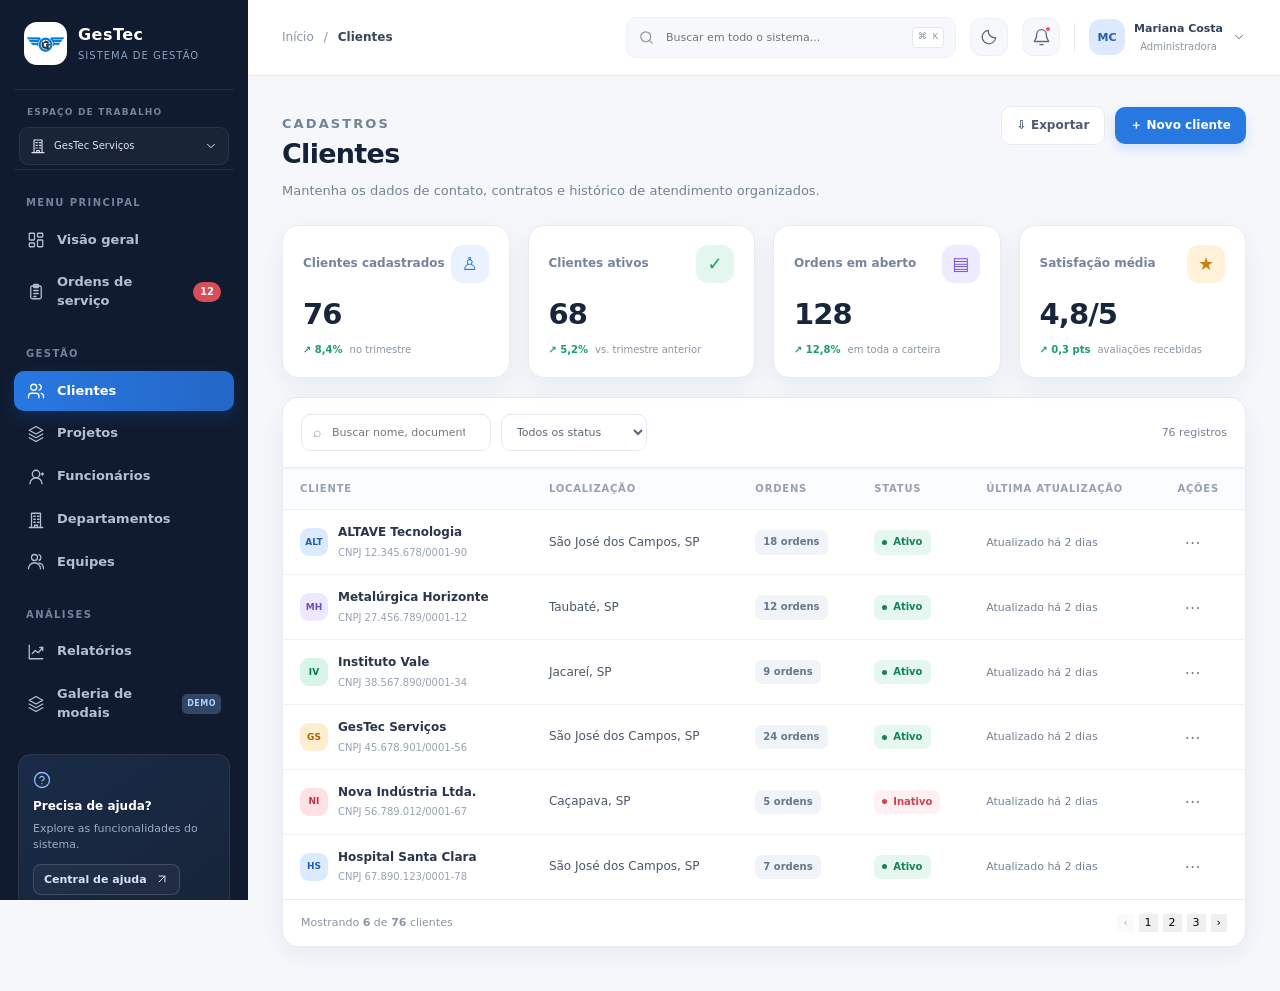
==== clientes.html @ e011e91e "feat: add visual reference for diferent project, for the dev teams see what to do" ====
<!doctype html><html lang="pt-BR"><head><meta charset="utf-8"><meta name="viewport" content="width=device-width, initial-scale=1"><meta name="description" content="Protótipo estático do Sistema de Gestão de Ordens de Serviço"><title>Clientes · GesTec Mockup</title><link rel="stylesheet" href="assets/styles.css"></head><body data-page="clientes"><aside class="sidebar" id="site-sidebar"></aside><div class="app-main"><header class="topbar" id="site-topbar"></header><main class="page-content"><div data-title="Clientes" hidden></div><div class="page-heading"><div><p class="eyebrow">CADASTROS</p><h1>Clientes</h1><p>Mantenha os dados de contato, contratos e histórico de atendimento organizados.</p></div><div class="heading-actions"><button class="btn btn-secondary" data-export="clientes">⇩ Exportar</button><button class="btn btn-primary" data-modal-open="modal-novo-cliente">＋ Novo cliente</button></div></div><div class="grid kpi-grid"><article class="card kpi-card"><div class="kpi-top"><span class="kpi-label">Clientes cadastrados</span><span class="kpi-icon ">♙</span></div><div class="kpi-value">76</div><div class="kpi-foot"><span class="trend-up">↗ 8,4%</span><span>no trimestre</span></div></article><article class="card kpi-card"><div class="kpi-top"><span class="kpi-label">Clientes ativos</span><span class="kpi-icon green">✓</span></div><div class="kpi-value">68</div><div class="kpi-foot"><span class="trend-up">↗ 5,2%</span><span>vs. trimestre anterior</span></div></article><article class="card kpi-card"><div class="kpi-top"><span class="kpi-label">Ordens em aberto</span><span class="kpi-icon purple">▤</span></div><div class="kpi-value">128</div><div class="kpi-foot"><span class="trend-up">↗ 12,8%</span><span>em toda a carteira</span></div></article><article class="card kpi-card"><div class="kpi-top"><span class="kpi-label">Satisfação média</span><span class="kpi-icon amber">★</span></div><div class="kpi-value">4,8/5</div><div class="kpi-foot"><span class="trend-up">↗ 0,3 pts</span><span>avaliações recebidas</span></div></article></div><section class="card table-card"><div class="filters"><label class="search-field">⌕ <input type="search" placeholder="Buscar nome, documento ou cidade..." data-search="#clientes-table"></label><select class="filter-select" data-filter="status"><option value="">Todos os status</option><option>Ativo</option><option>Inativo</option></select><span class="filter-spacer"></span><span class="muted small">76 registros</span></div><div class="table-scroll"><table class="table" id="clientes-table"><thead><tr><th>Cliente</th><th>Localização</th><th>Ordens</th><th>Status</th><th>Última atualização</th><th>Ações</th></tr></thead><tbody><tr data-searchable data-status="Ativo"><td><div class="entity-cell"><span class="avatar blue">ALT</span><span><a class="primary-cell" href="#" data-toast="Detalhes do cliente disponíveis na demonstração.">ALTAVE Tecnologia</a><small class="sub-cell">CNPJ 12.345.678/0001-90</small></span></div></td><td>São José dos Campos, SP</td><td><span class="pill">18 ordens</span></td><td><span class="status done">Ativo</span></td><td><span class="muted small">Atualizado há 2 dias</span></td><td><button class="text-action" data-modal-open="modal-cliente-acoes">⋯</button></td></tr><tr data-searchable data-status="Ativo"><td><div class="entity-cell"><span class="avatar purple">MH</span><span><a class="primary-cell" href="#" data-toast="Detalhes do cliente disponíveis na demonstração.">Metalúrgica Horizonte</a><small class="sub-cell">CNPJ 27.456.789/0001-12</small></span></div></td><td>Taubaté, SP</td><td><span class="pill">12 ordens</span></td><td><span class="status done">Ativo</span></td><td><span class="muted small">Atualizado há 2 dias</span></td><td><button class="text-action" data-modal-open="modal-cliente-acoes">⋯</button></td></tr><tr data-searchable data-status="Ativo"><td><div class="entity-cell"><span class="avatar green">IV</span><span><a class="primary-cell" href="#" data-toast="Detalhes do cliente disponíveis na demonstração.">Instituto Vale</a><small class="sub-cell">CNPJ 38.567.890/0001-34</small></span></div></td><td>Jacareí, SP</td><td><span class="pill">9 ordens</span></td><td><span class="status done">Ativo</span></td><td><span class="muted small">Atualizado há 2 dias</span></td><td><button class="text-action" data-modal-open="modal-cliente-acoes">⋯</button></td></tr><tr data-searchable data-status="Ativo"><td><div class="entity-cell"><span class="avatar orange">GS</span><span><a class="primary-cell" href="#" data-toast="Detalhes do cliente disponíveis na demonstração.">GesTec Serviços</a><small class="sub-cell">CNPJ 45.678.901/0001-56</small></span></div></td><td>São José dos Campos, SP</td><td><span class="pill">24 ordens</span></td><td><span class="status done">Ativo</span></td><td><span class="muted small">Atualizado há 2 dias</span></td><td><button class="text-action" data-modal-open="modal-cliente-acoes">⋯</button></td></tr><tr data-searchable data-status="Inativo"><td><div class="entity-cell"><span class="avatar red">NI</span><span><a class="primary-cell" href="#" data-toast="Detalhes do cliente disponíveis na demonstração.">Nova Indústria Ltda.</a><small class="sub-cell">CNPJ 56.789.012/0001-67</small></span></div></td><td>Caçapava, SP</td><td><span class="pill">5 ordens</span></td><td><span class="status blocked">Inativo</span></td><td><span class="muted small">Atualizado há 2 dias</span></td><td><button class="text-action" data-modal-open="modal-cliente-acoes">⋯</button></td></tr><tr data-searchable data-status="Ativo"><td><div class="entity-cell"><span class="avatar blue">HS</span><span><a class="primary-cell" href="#" data-toast="Detalhes do cliente disponíveis na demonstração.">Hospital Santa Clara</a><small class="sub-cell">CNPJ 67.890.123/0001-78</small></span></div></td><td>São José dos Campos, SP</td><td><span class="pill">7 ordens</span></td><td><span class="status done">Ativo</span></td><td><span class="muted small">Atualizado há 2 dias</span></td><td><button class="text-action" data-modal-open="modal-cliente-acoes">⋯</button></td></tr></tbody></table></div><div class="table-footer"><span>Mostrando <b>6</b> de <b>76</b> clientes</span><div class="pagination"><button disabled>‹</button><button class="current">1</button><button data-toast="Página 2 simulada.">2</button><button data-toast="Página 3 simulada.">3</button><button data-toast="Próxima página simulada.">›</button></div></div></section></main></div><div class="modal-overlay" id="modal-notificacoes" aria-hidden="true"><section class="modal modal-wide" role="dialog" aria-modal="true" aria-labelledby="title-notificacoes"><header class="modal-header"><div><div class="modal-eyebrow">GESTEC · DEMONSTRAÇÃO</div><h2 id="title-notificacoes">Notificações</h2><p>Atualizações recentes do seu espaço de trabalho.</p></div><button class="modal-close" data-modal-close aria-label="Fechar">×</button></header><div class="modal-body"><div class="notification-list"><div class="notification-item unread"><span class="notification-icon blue">▤</span><div><strong>OS-2024-0156 foi atualizada</strong><p>André Lima adicionou uma atualização há 12 minutos.</p><small>Há 12 min</small></div></div><div class="notification-item"><span class="notification-icon green">✓</span><div><strong>Ordem de serviço concluída</strong><p>OS-2024-0148 foi finalizada e está pronta para validação.</p><small>Há 1 hora</small></div></div><div class="notification-item"><span class="notification-icon amber">◷</span><div><strong>SLA próximo do vencimento</strong><p>OS-2024-0159 precisa de atenção até às 17:00.</p><small>Há 2 horas</small></div></div></div></div><footer class="modal-footer"><button class="btn btn-secondary" data-modal-close>Fechar</button><button class="btn btn-primary" data-toast="Todas as notificações foram marcadas como lidas.">Marcar todas como lidas</button></footer></section></div><div class="modal-overlay" id="modal-perfil" aria-hidden="true"><section class="modal " role="dialog" aria-modal="true" aria-labelledby="title-perfil"><header class="modal-header"><div><div class="modal-eyebrow">GESTEC · DEMONSTRAÇÃO</div><h2 id="title-perfil">Meu perfil</h2><p>Preferências da conta demonstrativa.</p></div><button class="modal-close" data-modal-close aria-label="Fechar">×</button></header><div class="modal-body"><div class="profile-modal-head"><span class="avatar avatar-purple avatar-lg">MC</span><div><strong>Mariana Costa</strong><p>mariana.costa@gestec.com.br</p><span class="status done">Administradora</span></div></div><div class="profile-menu-list"><button data-toast="Preferências abertas no modo demonstração.">⚙️ Preferências da conta <span>›</span></button><button data-toast="Central de segurança simulada.">🔒 Segurança e acesso <span>›</span></button><button data-toast="Você está usando o protótipo estático.">ⓘ Sobre o sistema <span>›</span></button><a href="login.html">↪ Sair da conta demonstrativa</a></div></div></section></div><div class="modal-overlay" id="modal-ajuda" aria-hidden="true"><section class="modal " role="dialog" aria-modal="true" aria-labelledby="title-ajuda"><header class="modal-header"><div><div class="modal-eyebrow">GESTEC · DEMONSTRAÇÃO</div><h2 id="title-ajuda">Central de ajuda</h2><p>Encontre atalhos para explorar este protótipo.</p></div><button class="modal-close" data-modal-close aria-label="Fechar">×</button></header><div class="modal-body"><div class="help-list"><div><b>01</b><span><strong>Explore as telas</strong><small>Use o menu lateral para navegar entre os módulos.</small></span></div><div><b>02</b><span><strong>Teste os formulários</strong><small>Os dados são fictícios e não são enviados a um servidor.</small></span></div><div><b>03</b><span><strong>Experimente os modais</strong><small>A galeria de modais reúne os principais estados de interface.</small></span></div></div></div><footer class="modal-footer"><button class="btn btn-primary" data-modal-close>Entendi</button></footer></section></div><div class="modal-overlay" id="modal-confirmar-exclusao" aria-hidden="true"><section class="modal modal-small" role="dialog" aria-modal="true" aria-labelledby="title-confirmar-exclusao"><header class="modal-header"><div><div class="modal-eyebrow">GESTEC · DEMONSTRAÇÃO</div><h2 id="title-confirmar-exclusao">Excluir registro?</h2><p>Esta ação existe apenas para demonstrar o estado de confirmação.</p></div><button class="modal-close" data-modal-close aria-label="Fechar">×</button></header><div class="modal-body"><div class="confirm-warning"><span>!</span><div><strong>Tem certeza de que deseja continuar?</strong><p>Este registro fictício será removido somente da demonstração visual. Nenhum dado real será alterado.</p></div></div></div><footer class="modal-footer"><button class="btn btn-secondary" data-modal-close>Cancelar</button><button class="btn btn-danger" data-modal-close data-toast="Exclusão simulada com sucesso.">Simular exclusão</button></footer></section></div><div class="modal-overlay" id="modal-novo-cliente" aria-hidden="true"><section class="modal modal-wide" role="dialog" aria-modal="true" aria-labelledby="title-novo-cliente"><header class="modal-header"><div><div class="modal-eyebrow">GESTEC · DEMONSTRAÇÃO</div><h2 id="title-novo-cliente">Novo cliente</h2><p>Cadastre uma organização ou contato para as próximas solicitações.</p></div><button class="modal-close" data-modal-close aria-label="Fechar">×</button></header><div class="modal-body"><form data-mock-form data-success="Cliente adicionado à demonstração."><div class="form-grid"><div class="form-field full"><label>Nome / Razão social</label><input type="text" name="nome" placeholder="Nome do cliente"></div><div class="form-field"><label>CNPJ / CPF</label><input type="text" name="documento" placeholder="00.000.000/0000-00"></div><div class="form-field"><label>E-mail</label><input type="email" name="email" placeholder="contato@empresa.com"></div><div class="form-field"><label>Telefone</label><input type="text" name="telefone" placeholder="(00) 00000-0000"></div><div class="form-field"><label>Cidade</label><input type="text" name="cidade" placeholder="Cidade / UF"></div><div class="form-field"><label>Status</label><select name="status"><option>Ativo</option><option>Inativo</option></select></div><div class="form-field full"><label>Observações</label><textarea name="obs" placeholder="Informações adicionais"></textarea></div></div></form></div><footer class="modal-footer"><button class="btn btn-secondary" data-modal-close>Cancelar</button><button class="btn btn-primary" onclick="this.closest('.modal').querySelector('form[data-mock-form]')?.requestSubmit()">✓ Salvar cliente</button></footer></section></div><div class="modal-overlay" id="modal-cliente-acoes" aria-hidden="true"><section class="modal " role="dialog" aria-modal="true" aria-labelledby="title-cliente-acoes"><header class="modal-header"><div><div class="modal-eyebrow">GESTEC · DEMONSTRAÇÃO</div><h2 id="title-cliente-acoes">Ações do cliente</h2><p>Opções disponíveis para este registro de demonstração.</p></div><button class="modal-close" data-modal-close aria-label="Fechar">×</button></header><div class="modal-body"><div class="profile-menu-list"><button data-toast="Perfil completo do cliente aberto no modo demonstração.">◉ Ver perfil do cliente <span>›</span></button><button data-modal-open="modal-novo-cliente">✎ Editar dados <span>›</span></button><button data-toast="Nova ordem preparada para este cliente.">＋ Criar ordem de serviço <span>›</span></button><button data-modal-open="modal-confirmar-exclusao">⌫ Desativar cliente <span>›</span></button></div></div></section></div><div class="toast-stack" id="toast-stack" aria-live="polite"></div><script src="assets/app.js"></script></body></html>
---- assets/styles.css ----
:root{--navy:#101b2f;--blue:#2878e2;--blue-bg:#eaf2ff;--ink:#192437;--muted:#758197;--line:#e7ebf2;--bg:#f5f7fb;--white:#fff;--green:#179c73;--amber:#d58a16;--red:#d84d58;--purple:#7658d6;--shadow:0 8px 24px rgba(20,36,62,.06);--r:16px}*{box-sizing:border-box}body{margin:0;background:var(--bg);font:14px/1.45 Inter,ui-sans-serif,system-ui,-apple-system,"Segoe UI",sans-serif;color:var(--ink)}button,input,select,textarea{font:inherit}button,a,select{cursor:pointer}a{text-decoration:none;color:inherit}button{border:0}.sidebar{width:248px;background:var(--navy);color:#d8e0ed;position:fixed;inset:0 auto 0 0;display:flex;flex-direction:column;z-index:40;padding:22px 14px 16px;overflow:auto}.brand{display:flex;gap:11px;align-items:center;padding:0 10px 24px;border-bottom:1px solid #ffffff14}.brand-mark{height:43px;width:43px;display:grid;place-items:center;background:#fff;border-radius:13px;overflow:hidden}.brand-mark img{width:39px;height:34px;object-fit:contain}.brand-name{font-size:16px;font-weight:850;letter-spacing:.04em;color:#fff}.brand-sub{font-size:10px;color:#8ea1bd;letter-spacing:.13em;text-transform:uppercase;margin-top:3px}.nav-label{font-size:10px;letter-spacing:.14em;text-transform:uppercase;color:#71839d;padding:22px 12px 8px;font-weight:800}.nav-link{display:flex;align-items:center;gap:12px;color:#b4c0d2;padding:11px 13px;border-radius:10px;margin:2px 0;font-weight:550;font-size:13px}.nav-link:hover{background:#ffffff0f;color:#fff}.nav-link.active{background:linear-gradient(100deg,#2878e2,#2467c6);color:#fff;box-shadow:0 6px 16px #125ec640}.nav-icon{font-size:17px;display:inline-grid;place-items:center;width:20px}.nav-count{margin-left:auto;font-size:10px;padding:3px 7px;border-radius:20px;background:#d84d58;color:#fff}.sidebar-bottom{margin-top:auto;padding-top:18px}.help-card{background:linear-gradient(145deg,#1a2b47,#17243a);border:1px solid #ffffff14;border-radius:13px;padding:14px;margin:0 4px 16px}.help-card strong{font-size:12px;color:#fff;display:block;margin-bottom:5px}.help-card p{font-size:11px;color:#9cacc3;line-height:1.5;margin:0 0 10px}.help-card a{font-size:11px;color:#a8d1ff;font-weight:750}.user-mini{border-top:1px solid #ffffff1a;padding:15px 5px 0;display:flex;align-items:center;gap:9px}.avatar{display:inline-grid;place-items:center;flex-shrink:0;width:36px;height:36px;border-radius:12px;background:#dceaff;color:#245db2;font-size:11px;font-weight:850}.avatar.green{background:#d9f5e9;color:#087850}.avatar.orange{background:#ffedcf;color:#a76503}.avatar.purple{background:#eee8ff;color:#6c4bc4}.avatar.red{background:#ffe1e4;color:#b93340}.user-meta{min-width:0;flex:1}.user-meta strong{display:block;font-size:12px;color:#fff;white-space:nowrap;overflow:hidden;text-overflow:ellipsis}.user-meta span{display:block;font-size:10px;color:#91a1b8;margin-top:3px}.user-menu-btn{background:transparent;color:#aab9cf;font-size:19px;padding:5px}.app-main{margin-left:248px;min-height:100vh}.topbar{height:76px;background:#ffffffed;border-bottom:1px solid var(--line);display:flex;align-items:center;gap:20px;padding:0 34px;position:sticky;top:0;z-index:25;backdrop-filter:blur(16px)}.mobile-menu{display:none;background:transparent;font-size:22px}.breadcrumb{font-size:12px;color:#8792a5}.breadcrumb strong{color:#39465a}.top-search{display:flex;align-items:center;gap:9px;background:#f6f8fb;border:1px solid #edf0f5;border-radius:10px;padding:9px 12px;max-width:335px;width:100%;margin-left:auto;color:#8b96a8}.top-search input{border:0;background:transparent;outline:0;width:100%;font-size:12px;color:var(--ink)}.top-actions{display:flex;align-items:center;gap:12px}.icon-btn{width:38px;height:38px;border-radius:11px;background:#f6f8fb;border:1px solid #edf0f5;color:#5f6c80;display:grid;place-items:center;font-size:17px;position:relative}.icon-btn:hover{background:var(--blue-bg);color:var(--blue)}.notif-dot{position:absolute;right:8px;top:7px;width:6px;height:6px;background:#ec5560;border:1.5px solid white;border-radius:50%}.top-avatar{display:flex;align-items:center;gap:9px}.top-avatar .avatar{width:34px;height:34px;border-radius:50%}.top-avatar strong{font-size:12px;display:block}.top-avatar small{display:block;color:var(--muted);font-size:10px;margin-top:3px}.page-content{max-width:1700px;margin:0 auto;padding:30px 34px 44px}.page-heading{display:flex;align-items:flex-start;justify-content:space-between;gap:20px;margin-bottom:25px}.eyebrow{font-size:10px;color:var(--blue);font-weight:850;text-transform:uppercase;letter-spacing:.16em;margin:0 0 7px}.page-heading h1{font-size:27px;letter-spacing:-.7px;margin:0;color:#152136;font-weight:850}.page-heading p{margin:8px 0 0;color:var(--muted);font-size:13px;line-height:1.5}.heading-actions{display:flex;gap:10px;align-items:center;flex-wrap:wrap}.btn{display:inline-flex;align-items:center;justify-content:center;gap:8px;border-radius:10px;padding:10px 15px;font-size:12px;font-weight:750;transition:.16s;white-space:nowrap}.btn-primary{background:var(--blue);color:white;box-shadow:0 5px 12px #2878e22b}.btn-primary:hover{background:#1768d0;transform:translateY(-1px)}.btn-secondary{background:#fff;border:1px solid var(--line);color:#4d5a6f}.btn-secondary:hover{border-color:#c5d7f5;background:#f9fbff}.btn-soft{background:var(--blue-bg);color:var(--blue)}.btn-danger{background:#fff0f1;color:var(--red)}.btn-sm{padding:7px 10px;font-size:11px;border-radius:8px}.card{background:var(--white);border:1px solid var(--line);border-radius:var(--r);box-shadow:var(--shadow)}.card-head{display:flex;align-items:center;justify-content:space-between;gap:16px;padding:20px 22px 15px}.card-title{margin:0;font-size:14px;font-weight:850;letter-spacing:-.15px}.card-subtitle{font-size:11px;color:var(--muted);margin:5px 0 0}.more-link{color:var(--blue);font-size:11px;font-weight:800}.muted{color:var(--muted)}.small{font-size:11px}.grid{display:grid;gap:18px}.kpi-grid{grid-template-columns:repeat(4,minmax(0,1fr));margin-bottom:19px}.kpi-card{padding:19px 20px;position:relative;overflow:hidden}.kpi-top{display:flex;align-items:center;justify-content:space-between;margin-bottom:15px}.kpi-label{color:#77839a;font-weight:650;font-size:12px}.kpi-icon{width:38px;height:38px;display:grid;place-items:center;border-radius:12px;background:#eaf2ff;color:#2778df;font-size:18px}.kpi-icon.green{background:#e4f7ef;color:#179b70}.kpi-icon.amber{background:#fff2d8;color:#c78311}.kpi-icon.purple{background:#f0eaff;color:#7855d5}.kpi-value{font-size:29px;letter-spacing:-.9px;font-weight:850;color:#18253a;line-height:1.15}.kpi-foot{display:flex;align-items:center;gap:7px;margin-top:12px;color:#8a95a6;font-size:10px}.trend-up{color:var(--green);font-weight:800}.trend-down{color:var(--red);font-weight:800}.dashboard-grid{grid-template-columns:minmax(0,1.35fr) minmax(300px,.8fr);margin-bottom:19px}.chart-card{min-height:285px}.chart-wrap{padding:0 22px 20px}.chart-legend{display:flex;gap:16px;flex-wrap:wrap;font-size:10px;color:#8490a2}.legend-dot{width:7px;height:7px;display:inline-block;border-radius:3px;margin-right:6px}.bar-chart{height:184px;display:flex;align-items:flex-end;gap:15px;padding:8px 6px 0;border-bottom:1px solid var(--line);position:relative}.bar-chart:before,.bar-chart:after{content:"";position:absolute;left:0;right:0;border-top:1px dashed #edf0f5}.bar-chart:before{top:28%}.bar-chart:after{top:62%}.bar-group{flex:1;display:flex;align-items:flex-end;justify-content:center;gap:4px;height:100%;position:relative;z-index:1}.bar{width:min(15px,36%);border-radius:5px 5px 0 0;background:#a8cbff;min-height:3px}.bar.blue{background:#2e7ce1}.bar.teal{background:#63c4b0}.bar-label{position:absolute;bottom:-22px;font-size:10px;color:#8d98a9;white-space:nowrap}.chart-bottom{display:flex;justify-content:space-between;align-items:center;gap:10px;margin-top:31px}.donut-row{display:flex;align-items:center;gap:25px;padding:6px 22px 23px}.donut{width:145px;height:145px;border-radius:50%;background:conic-gradient(#2878e2 0 36%,#53b9a4 36% 61%,#f0b84d 61% 79%,#d9e1ed 79% 100%);display:grid;place-items:center;flex-shrink:0;position:relative}.donut:after{content:"";position:absolute;inset:21px;background:#fff;border-radius:50%}.donut-center{position:relative;z-index:2;text-align:center}.donut-center strong{font-size:27px;display:block;letter-spacing:-1px}.donut-center span{font-size:10px;color:#8893a5}.legend-list{flex:1;display:grid;gap:12px}.legend-row{display:flex;align-items:center;gap:8px;font-size:11px;color:#68758a}.legend-row strong{margin-left:auto;color:#26354c;font-size:11px}.activity-grid{grid-template-columns:minmax(0,1.3fr) minmax(300px,.7fr)}.table-card{overflow:hidden}.table-scroll{overflow-x:auto}.table{width:100%;border-collapse:collapse;white-space:nowrap}.table thead th{text-align:left;font-size:10px;text-transform:uppercase;letter-spacing:.08em;color:#96a0b0;font-weight:800;background:#fbfcfe;padding:13px 17px;border-top:1px solid #f0f2f6;border-bottom:1px solid #edf0f5}.table tbody td{padding:14px 17px;border-bottom:1px solid #f0f2f6;font-size:12px;color:#4a566b}.table tbody tr:last-child td{border-bottom:0}.table tbody tr:hover{background:#fbfdff}.primary-cell{font-weight:800;color:#28354a}.sub-cell{display:block;font-weight:450;color:#98a2b2;font-size:10px;margin-top:4px}.text-action{background:transparent;color:#728097;font-size:16px;border-radius:7px;padding:4px 7px}.text-action:hover{background:#edf4ff;color:var(--blue)}.status{display:inline-flex;align-items:center;gap:6px;padding:5px 8px;border-radius:7px;font-size:10px;font-weight:800;white-space:nowrap}.status:before{content:"";width:5px;height:5px;border-radius:50%;background:currentColor}.status.in-progress{background:#eaf2ff;color:#2675d7}.status.open{background:#fff2d7;color:#ae730b}.status.waiting{background:#f1edff;color:#7455d2}.status.done{background:#e5f7ef;color:#14825d}.status.blocked{background:#fff0f1;color:#cf4350}.status.review{background:#eaf8fb;color:#16899a}.priority{display:inline-flex;align-items:center;gap:5px;font-size:11px;font-weight:750}.priority:before{content:"";width:6px;height:6px;border-radius:50%;background:currentColor}.priority.critical{color:#cf4350}.priority.high{color:#db8b1a}.priority.medium{color:#4c8de4}.priority.low{color:#21a27a}.sla-bar{width:76px;height:5px;background:#edf0f5;border-radius:8px;overflow:hidden;display:inline-block;vertical-align:middle;margin-right:6px}.sla-bar span{display:block;height:100%;border-radius:8px;background:#27a77b}.sla-bar.warn span{background:#e4a437}.sla-bar.danger span{background:#dc515c}.table-footer{display:flex;align-items:center;justify-content:space-between;gap:12px;padding:14px 18px;color:#8994a5;font-size:11px;border-top:1px solid var(--line)}.pagination{display:flex;gap:5px}.page-num{width:28px;height:28px;border:1px solid var(--line);background:#fff;color:#6d7990;border-radius:7px;font-size:11px}.page-num.active{background:var(--blue);color:white;border-color:var(--blue)}.filters{display:flex;align-items:center;gap:10px;flex-wrap:wrap;padding:16px 18px;border-bottom:1px solid var(--line)}.search-field{display:flex;align-items:center;gap:9px;border:1px solid #e4e9f1;background:#fff;border-radius:9px;padding:0 11px;height:37px;min-width:190px;color:#8d98aa}.search-field input{outline:0;border:0;min-width:0;width:100%;background:transparent;font-size:11px}.filter-select{height:37px;border:1px solid #e4e9f1;border-radius:9px;background:#fff;color:#58657a;padding:0 28px 0 11px;outline:0;font-size:11px}.filter-spacer{flex:1}.segmented{display:flex;align-items:center;padding:3px;background:#f2f5f9;border-radius:9px;gap:3px}.segment-btn{background:transparent;color:#778398;padding:7px 11px;border-radius:7px;font-size:11px;font-weight:750}.segment-btn.active{background:#fff;color:#26364f;box-shadow:0 2px 5px #141e3214}.inline-note{display:flex;gap:10px;align-items:flex-start;background:#eef5ff;border:1px solid #d9e8ff;border-radius:12px;padding:13px 15px;color:#376baf;font-size:11px;line-height:1.5}.inline-note strong{display:block;color:#245ca1;margin-bottom:3px}.cards-grid{grid-template-columns:repeat(3,minmax(0,1fr))}.entity-card{padding:20px;transition:.2s}.entity-card:hover{transform:translateY(-2px);box-shadow:0 12px 28px #14243e17}.entity-top{display:flex;align-items:flex-start;gap:12px}.entity-top .avatar{width:44px;height:44px;border-radius:13px}.entity-info{flex:1;min-width:0}.entity-name{font-size:14px;font-weight:800;color:#243149;display:block}.entity-meta{color:#8b96a6;font-size:11px;margin-top:4px;display:block}.entity-kebab{font-size:18px;background:transparent;color:#8692a5;padding:1px 5px}.entity-description{color:#788499;font-size:11px;line-height:1.6;margin:16px 0}.entity-stats{display:grid;grid-template-columns:repeat(2,1fr);gap:10px;border-top:1px solid #eef1f5;padding-top:15px}.entity-stat span{display:block;font-size:10px;color:#9aa4b3;margin-bottom:5px}.entity-stat strong{font-size:15px;color:#2d3b51}.entity-footer{display:flex;align-items:center;justify-content:space-between;gap:10px;border-top:1px solid #eef1f5;padding-top:15px;margin-top:14px}.avatar-stack{display:flex;align-items:center}.avatar-stack .avatar{width:27px;height:27px;border-radius:50%;font-size:8px;border:2px solid white;margin-left:-7px}.avatar-stack .avatar:first-child{margin-left:0}.progress-track{height:6px;background:#edf1f6;border-radius:9px;overflow:hidden}.progress-track span{display:block;height:100%;border-radius:9px;background:var(--blue)}.progress-caption{display:flex;justify-content:space-between;align-items:center;color:#8c97a8;font-size:10px;margin:8px 0 6px}.progress-caption strong{color:#536178}.member-row{display:flex;align-items:center;gap:10px}.member-row .avatar{width:34px;height:34px;border-radius:50%}.member-row strong{display:block;font-size:12px;color:#2b384e}.member-row span:not(.avatar):not(.status){display:block;font-size:10px;color:#909bad;margin-top:3px}.metric-icon{width:33px;height:33px;border-radius:10px;background:#eef4ff;color:#2878e2;display:grid;place-items:center;font-size:16px;flex-shrink:0}.activity-item{display:flex;gap:11px;padding:13px 0;border-bottom:1px solid #eff2f6;align-items:flex-start}.activity-item:last-child{border-bottom:0}.timeline-dot{width:9px;height:9px;border-radius:50%;background:#2b7ce1;box-shadow:0 0 0 4px #eaf2ff;margin-top:5px;flex-shrink:0}.activity-text{font-size:11px;color:#68758b;line-height:1.55;flex:1}.activity-text strong{color:#334158}.activity-text time{display:block;color:#9ba5b3;font-size:10px;margin-top:4px}.detail-header{display:flex;align-items:flex-start;gap:17px;padding:23px 24px;border-bottom:1px solid var(--line)}.detail-id{color:var(--blue);font-size:11px;font-weight:850;letter-spacing:.06em}.detail-title{font-size:21px;letter-spacing:-.45px;font-weight:800;margin:7px 0 8px}.detail-description{font-size:12px;color:#79859a;line-height:1.7;max-width:800px}.detail-toolbar{margin-left:auto;display:flex;gap:8px;flex-wrap:wrap}.detail-meta-grid{display:grid;grid-template-columns:repeat(4,minmax(0,1fr));border-bottom:1px solid var(--line)}.detail-meta{padding:17px 22px;border-right:1px solid var(--line)}.detail-meta:last-child{border:0}.detail-meta span{font-size:10px;color:#909bad;display:block;margin-bottom:7px}.detail-meta strong{font-size:12px;color:#314056}.detail-layout{grid-template-columns:minmax(0,1.35fr) minmax(270px,.65fr);margin-top:18px}.tabs{display:flex;gap:22px;padding:0 22px;border-bottom:1px solid var(--line);overflow:auto}.tab-btn{background:transparent;padding:16px 0 13px;color:#8b96a7;font-size:11px;font-weight:750;border-bottom:2px solid transparent;white-space:nowrap}.tab-btn.active{color:var(--blue);border-bottom-color:var(--blue)}.tab-panel{padding:21px 22px}.property-grid{display:grid;grid-template-columns:repeat(2,minmax(0,1fr));gap:19px}.property span{display:block;color:#919bad;font-size:10px;margin-bottom:7px}.property strong{font-size:12px;color:#344158}.timeline{padding-left:10px}.timeline-entry{display:flex;gap:13px;position:relative;padding-bottom:22px}.timeline-entry:not(:last-child):before{content:"";position:absolute;left:12px;top:27px;bottom:0;width:1px;background:#e4eaf3}.timeline-mark{width:25px;height:25px;border-radius:50%;display:grid;place-items:center;flex-shrink:0;background:#e8f7f0;color:#19996e;font-size:11px;z-index:1}.timeline-copy{padding-top:2px}.timeline-copy strong{display:block;font-size:11px}.timeline-copy p{font-size:10px;color:#8490a3;line-height:1.5;margin:5px 0}.timeline-copy time{font-size:9px;color:#9ba5b3}.kanban{display:grid;grid-template-columns:repeat(4,minmax(190px,1fr));gap:13px;padding:18px;overflow:auto}.kanban-col{background:#f7f9fc;border-radius:12px;padding:12px;min-height:250px}.kanban-title{display:flex;align-items:center;justify-content:space-between;font-size:11px;font-weight:850;margin-bottom:11px}.kanban-count{background:#fff;border:1px solid #e9edf3;border-radius:7px;padding:3px 7px;color:#8893a4;font-size:10px}.kanban-card{background:#fff;border:1px solid #e8edf4;border-radius:10px;padding:12px;margin-bottom:9px;box-shadow:0 3px 8px #14243e08}.kanban-card .small-id{font-size:9px;font-weight:850;color:#2878e2}.kanban-card strong{display:block;font-size:11px;line-height:1.5;margin:6px 0 10px}.kanban-card-footer{display:flex;align-items:center;justify-content:space-between;color:#8c97a8;font-size:9px}.modal-backdrop{position:fixed;inset:0;background:#0b152685;backdrop-filter:blur(4px);z-index:90;display:none;align-items:center;justify-content:center;padding:22px;overflow:auto}.modal-backdrop.open{display:flex;animation:fade .16s ease}.modal{width:min(100%,630px);max-height:min(88vh,850px);overflow:auto;background:#fff;border-radius:18px;box-shadow:0 28px 80px #05112347;animation:rise .2s ease}.modal.wide{width:min(100%,850px)}.modal.small-modal{width:min(100%,430px)}.modal-header{display:flex;align-items:flex-start;gap:15px;justify-content:space-between;padding:22px 24px 17px;border-bottom:1px solid var(--line)}.modal-header h2{font-size:18px;letter-spacing:-.35px;margin:0}.modal-header p{margin:7px 0 0;color:#8792a4;font-size:11px;line-height:1.5}.modal-close{background:#f3f5f9;color:#7d899c;width:30px;height:30px;border-radius:9px;font-size:20px;line-height:1;flex-shrink:0}.modal-close:hover{background:#ffe9eb;color:var(--red)}.modal-body{padding:21px 24px}.modal-footer{padding:15px 24px 21px;display:flex;justify-content:flex-end;gap:9px;border-top:1px solid #f0f2f6}.form-grid{display:grid;grid-template-columns:repeat(2,minmax(0,1fr));gap:16px}.form-field{display:flex;flex-direction:column;gap:7px;min-width:0}.form-field.full{grid-column:1/-1}.form-field label{font-size:11px;color:#4d5b70;font-weight:750}.form-field input,.form-field select,.form-field textarea{border:1px solid #dfe5ee;border-radius:9px;min-height:39px;padding:10px 11px;color:#3f4d62;outline:0;background:#fff;font-size:11px;width:100%}.form-field textarea{min-height:88px;resize:vertical}.form-field input:focus,.form-field select:focus,.form-field textarea:focus{border-color:#76a9f0;box-shadow:0 0 0 3px #eaf2ff}.form-hint{font-size:10px;color:#98a2b0;line-height:1.4}.check-line{display:flex;gap:9px;align-items:center;color:#627088;font-size:11px}.check-line input{accent-color:var(--blue)}.file-drop{border:1px dashed #b8cce8;background:#f8fbff;border-radius:12px;padding:24px;text-align:center;color:#7d8ba2}.file-drop strong{display:block;font-size:12px;color:#45648d;margin:8px 0 4px}.file-drop span{font-size:10px}.toast-host{position:fixed;right:24px;bottom:24px;z-index:150;display:grid;gap:9px}.toast{display:flex;align-items:center;gap:10px;min-width:260px;max-width:390px;background:#13243d;color:#fff;border-radius:12px;padding:13px 16px;box-shadow:0 15px 35px #09142540;font-size:12px;animation:rise .2s ease}.toast-mark{background:#28b385;color:white;width:23px;height:23px;display:grid;place-items:center;border-radius:50%;font-weight:900}.dropdown{position:absolute;right:0;top:46px;min-width:215px;background:#fff;border:1px solid var(--line);border-radius:12px;box-shadow:0 18px 42px #14243e29;padding:7px;z-index:70;display:none}.dropdown.open{display:block}.dropdown button,.dropdown a{display:flex;width:100%;background:transparent;text-align:left;gap:10px;align-items:center;padding:10px;border-radius:8px;color:#5d6a7f;font-size:11px}.dropdown button:hover,.dropdown a:hover{background:#f3f7fd;color:var(--blue)}.relative{position:relative}.pill{display:inline-flex;align-items:center;padding:5px 8px;border-radius:7px;background:#f0f3f8;color:#68758a;font-size:10px;font-weight:750}.section-gap{margin-top:19px}.two-col{display:grid;grid-template-columns:repeat(2,minmax(0,1fr));gap:18px}.report-chart{padding:0 22px 23px}.line-svg{width:100%;height:170px;overflow:visible}.axis-label{font-size:10px;fill:#909bad}.report-bars{display:grid;gap:15px}.report-bar-row{display:grid;grid-template-columns:120px 1fr 36px;gap:11px;align-items:center;font-size:11px;color:#738097}.report-bar-track{height:9px;background:#eef2f7;border-radius:9px;overflow:hidden}.report-bar-track span{display:block;height:100%;border-radius:9px;background:linear-gradient(90deg,#2878e2,#70aaff)}.report-bar-row strong{text-align:right;color:#334158;font-size:11px}.modal-gallery-grid{grid-template-columns:repeat(3,minmax(0,1fr))}.modal-demo{padding:17px}.modal-demo h3{font-size:12px;margin:0 0 7px}.modal-demo p{font-size:10px;line-height:1.5;color:#8a95a5;margin:0 0 14px}.modal-demo .btn{width:100%}.login-page{min-height:100vh;display:grid;grid-template-columns:1.05fr .95fr;background:#fff}.login-art{background:radial-gradient(circle at 15% 15%,#418df440,transparent 32%),linear-gradient(145deg,#0c1a31,#16345d 60%,#1e66b7);padding:40px 6vw;color:#fff;display:flex;flex-direction:column;position:relative;overflow:hidden}.login-art:after{content:"";position:absolute;right:-130px;bottom:-190px;width:520px;height:520px;border:1px solid #ffffff1f;border-radius:50%;box-shadow:0 0 0 55px #ffffff08,0 0 0 110px #ffffff08}.login-brand{display:flex;align-items:center;gap:12px;position:relative;z-index:1}.login-copy{position:relative;z-index:1;max-width:510px;margin:auto 0;padding:65px 0}.login-copy .eyebrow{color:#8ec2ff}.login-copy h1{font-size:clamp(32px,3.4vw,49px);line-height:1.12;letter-spacing:-1.8px;margin:14px 0 18px}.login-copy p{font-size:14px;color:#b5c8e2;line-height:1.8;max-width:440px}.login-feature-list{margin-top:34px;display:grid;gap:17px}.login-feature{display:flex;align-items:center;gap:13px;color:#d8e7fa;font-size:12px}.feature-mark{width:31px;height:31px;border-radius:10px;background:#ffffff1a;display:grid;place-items:center;color:#9bc8ff}.login-art-foot{font-size:10px;color:#7897bd;position:relative;z-index:1}.login-form-wrap{display:flex;align-items:center;justify-content:center;padding:34px}.login-form{width:min(100%,390px)}.login-form h2{font-size:27px;letter-spacing:-.8px;margin:0 0 8px}.login-form>p{font-size:12px;color:#8a95a7;margin:0 0 29px}.login-form .form-field{margin-bottom:17px}.login-form .form-field input{height:47px;font-size:12px}.login-submit{width:100%;height:45px;margin-top:7px}.login-form-foot{display:flex;justify-content:space-between;align-items:center;margin-top:18px;font-size:10px;color:#8490a2}.login-form-foot a{color:var(--blue);font-weight:750}.demo-hint{background:#f5f8fd;border:1px solid #e7edf7;border-radius:10px;padding:11px 12px;color:#7d8ba0;font-size:10px;line-height:1.5;margin-top:25px}.demo-hint strong{color:#4d6284}.dark-mode{--bg:#111b2c;--white:#17243a;--ink:#e3eaf5;--line:#2b3a52;--muted:#93a4bd;--shadow:0 8px 24px #0002}.dark-mode .topbar,.dark-mode .card,.dark-mode .modal,.dark-mode .dropdown{background:#17243a;color:#e3eaf5}.dark-mode .page-heading h1,.dark-mode .kpi-value,.dark-mode .card-title,.dark-mode .entity-name,.dark-mode .primary-cell,.dark-mode .detail-title{color:#e6edf8}.dark-mode .table thead th{background:#1d2c44;color:#a1b1c9}.dark-mode .table tbody td{color:#c4d0e2}.dark-mode .btn-secondary,.dark-mode .filter-select,.dark-mode .search-field,.dark-mode .page-num,.dark-mode .icon-btn{background:#1d2c44;border-color:#2d3d56;color:#d2dced}.dark-mode .donut:after{background:#17243a}.dark-mode .kanban-col{background:#111d30}.dark-mode .kanban-card{background:#1b2a42;border-color:#2a3b55}.dark-mode .form-field input,.dark-mode .form-field select,.dark-mode .form-field textarea{background:#1c2a42;color:#dae4f3;border-color:#344660}
@keyframes fade{from{opacity:0}to{opacity:1}}@keyframes rise{from{opacity:0;transform:translateY(8px)}to{opacity:1;transform:translateY(0)}}
@media(max-width:1250px){.sidebar{width:220px}.app-main{margin-left:220px}.topbar{padding:0 24px}.page-content{padding:26px 24px 38px}.kpi-grid{grid-template-columns:repeat(2,minmax(0,1fr))}.cards-grid{grid-template-columns:repeat(2,minmax(0,1fr))}.dashboard-grid{grid-template-columns:minmax(0,1.1fr) minmax(280px,.9fr)}}@media(max-width:920px){.sidebar{transform:translateX(-100%);transition:transform .22s;width:248px}.sidebar.mobile-open{transform:translateX(0);box-shadow:0 0 0 200vw #0a121e59}.app-main{margin-left:0}.mobile-menu{display:block}.topbar{padding:0 18px;gap:12px}.breadcrumb{display:none}.top-search{max-width:none;margin-left:0}.top-avatar .top-user-info{display:none}.dashboard-grid,.activity-grid,.detail-layout{grid-template-columns:1fr}.detail-meta-grid{grid-template-columns:repeat(2,minmax(0,1fr))}.detail-meta:nth-child(2){border-right:0}.detail-meta:nth-child(-n+2){border-bottom:1px solid var(--line)}.login-page{grid-template-columns:1fr}.login-art{display:none}.login-form-wrap{min-height:100vh}}@media(max-width:620px){.page-content{padding:21px 14px 30px}.topbar{height:63px;padding:0 13px}.top-search{height:35px}.top-actions{gap:7px}.top-actions .icon-btn:first-child{display:none}.top-avatar{display:none}.page-heading{display:block;margin-bottom:20px}.page-heading h1{font-size:24px}.heading-actions{margin-top:16px}.kpi-grid{gap:10px}.kpi-card{padding:15px}.kpi-value{font-size:24px}.kpi-foot{font-size:9px}.dashboard-grid,.activity-grid,.two-col{gap:12px}.donut-row{gap:16px;padding:4px 16px 19px}.donut{width:120px;height:120px}.donut:after{inset:18px}.legend-list{gap:10px}.card-head{padding:17px 16px 13px}.table thead th,.table tbody td{padding:12px 13px}.filters{padding:12px;gap:8px}.search-field{width:100%;max-width:none}.filter-spacer{display:none}.filter-select{flex:1;min-width:120px}.cards-grid,.modal-gallery-grid{grid-template-columns:1fr}.modal-backdrop{padding:10px}.modal-header,.modal-body{padding-left:17px;padding-right:17px}.modal-footer{padding-left:17px;padding-right:17px}.form-grid{grid-template-columns:1fr}.form-field.full{grid-column:auto}.detail-header{padding:18px;display:block}.detail-toolbar{margin:16px 0 0}.detail-title{font-size:18px}.detail-meta{padding:14px}.property-grid{grid-template-columns:1fr}.report-bar-row{grid-template-columns:88px 1fr 28px}.login-form-wrap{padding:26px}.page-heading .heading-actions .btn{flex:1}.chart-wrap{padding:0 16px 18px}.bar-chart{gap:7px}}
/* Camada de compatibilidade do protótipo estático */
.brand-text{display:flex;flex-direction:column;gap:3px}.brand-text strong{font-size:16px;letter-spacing:.03em;color:#fff}.brand-text small{font-size:10px;color:#8ea1bd;letter-spacing:.1em;text-transform:uppercase}.workspace{padding:16px 5px 4px;border-bottom:1px solid #ffffff14}.workspace-label{display:block;font-size:9px;color:#71839d;font-weight:800;letter-spacing:.13em;padding:0 8px 8px}.workspace-switch{width:100%;background:#ffffff0b;border:1px solid #ffffff12;border-radius:9px;color:#dce5f3;display:flex;align-items:center;gap:8px;padding:10px;font-size:10px;text-align:left}.workspace-switch svg:last-child{margin-left:auto}.side-nav{padding-top:8px}.nav-section{display:block;font-size:10px;letter-spacing:.14em;text-transform:uppercase;color:#71839d;padding:18px 12px 7px;font-weight:800}.nav-gap{padding-top:23px}.nav-tag{margin-left:auto;font-size:8px;letter-spacing:.06em;background:#314565;color:#a9d4ff;border-radius:5px;padding:4px 5px}.help-icon{color:#8ebcff;margin-bottom:9px}.btn-outline-light{border:1px solid #ffffff25;color:#d6e5f8;background:#ffffff09}.btn-outline-light:hover{background:#ffffff18}.user-info{min-width:0;flex:1}.user-info strong{display:block;font-size:12px;color:#fff;white-space:nowrap;overflow:hidden;text-overflow:ellipsis}.user-info small{display:block;font-size:10px;color:#91a1b8;margin-top:3px}.sidebar-more{background:transparent;border:0;color:#aab9cf}.topbar-left,.topbar-right{display:flex;align-items:center;gap:14px}.topbar-left{flex:1;min-width:0}.topbar-right{margin-left:auto}.breadcrumbs{display:flex;align-items:center;gap:10px;white-space:nowrap;font-size:12px;color:#8995a7}.breadcrumbs a{color:#8995a7}.breadcrumbs strong{color:#39465a;font-weight:750}.global-search{display:flex;align-items:center;gap:9px;background:#f6f8fb;border:1px solid #edf0f5;border-radius:10px;padding:9px 11px;max-width:330px;width:27vw;color:#8b96a8}.global-search input{border:0;background:transparent;outline:0;width:100%;min-width:30px;font-size:11px;color:var(--ink)}.global-search kbd{font-size:9px;white-space:nowrap;background:#fff;border:1px solid #e2e6ed;border-radius:4px;padding:3px 5px;color:#8792a4}.topbar-divider{height:29px;border-left:1px solid var(--line)}.notification-btn i{position:absolute;right:8px;top:7px;width:6px;height:6px;background:#ec5560;border:1.5px solid #fff;border-radius:50%}.profile-trigger{display:flex;align-items:center;gap:9px;background:transparent;color:#5f6c80;padding:0}.profile-meta strong{display:block;font-size:11px;color:#354258}.profile-meta small{display:block;color:#8a96a7;font-size:10px;margin-top:3px}.icon{display:inline-block;vertical-align:middle;flex-shrink:0}.mobile-menu{display:none}.modal-overlay{position:fixed;inset:0;background:#0b152685;backdrop-filter:blur(4px);z-index:90;display:none;align-items:center;justify-content:center;padding:22px;overflow:auto}.modal-overlay.is-open{display:flex;animation:fade .16s ease}.modal-overlay .modal{width:min(100%,630px);max-height:min(88vh,850px);overflow:auto;background:#fff;border-radius:18px;box-shadow:0 28px 80px #05112347;animation:rise .2s ease}.modal-overlay .modal.modal-wide{width:min(100%,850px)}.modal-overlay .modal.modal-small{width:min(100%,430px)}.modal-close{background:#f3f5f9;color:#7d899c;width:30px;height:30px;border-radius:9px;font-size:20px;line-height:1;flex-shrink:0;display:grid;place-items:center}.modal-close:hover{background:#ffe9eb;color:var(--red)}body.modal-open{overflow:hidden}.toast-stack{position:fixed;right:24px;bottom:24px;z-index:150;display:grid;gap:9px}.toast{display:flex;align-items:center;gap:10px;min-width:260px;max-width:390px;background:#13243d;color:#fff;border-radius:12px;padding:13px 16px;box-shadow:0 15px 35px #09142540;font-size:12px;animation:rise .2s ease}.toast-check{background:#28b385;color:#fff;width:23px;height:23px;display:grid;place-items:center;border-radius:50%;flex-shrink:0}.toast button{background:transparent;color:#d9e4f3;margin-left:auto;display:grid;place-items:center}.search-highlight{outline:2px solid #2878e2!important;outline-offset:-2px;transition:outline .2s}.dark-mode{--bg:#111b2c;--white:#17243a;--ink:#e3eaf5;--line:#2b3a52;--muted:#93a4bd;--shadow:0 8px 24px #0002}.dark-mode .topbar,.dark-mode .card,.dark-mode .modal-overlay .modal{background:#17243a;color:#e3eaf5}.dark-mode .page-heading h1,.dark-mode .kpi-value,.dark-mode .card-title,.dark-mode .primary-cell{color:#e6edf8}.dark-mode .table thead th{background:#1d2c44;color:#a1b1c9}.dark-mode .table tbody td{color:#c4d0e2}.dark-mode .btn-secondary,.dark-mode .filter-select,.dark-mode .search-field,.dark-mode .icon-btn{background:#1d2c44;border-color:#2d3d56;color:#d2dced}.dark-mode .global-search{background:#1d2c44;border-color:#2d3d56}.dark-mode .profile-meta strong,.dark-mode .breadcrumbs strong{color:#e6edf8}.dark-mode .modal-header,.dark-mode .modal-footer{border-color:#2b3a52}.dark-mode .form-field input,.dark-mode .form-field select,.dark-mode .form-field textarea{background:#1c2a42;color:#dae4f3;border-color:#344660}
@media(max-width:920px){.mobile-menu{display:grid}.global-search{width:auto;max-width:240px}.profile-meta{display:none}}@media(max-width:620px){.global-search{max-width:100%;flex:1}.global-search kbd{display:none}.topbar-right{gap:7px}.topbar-divider,.profile-trigger>svg{display:none}.breadcrumbs{font-size:11px}.nav-section{padding-top:18px}}
/* Componentes adicionais das telas estáticas */
.link-blue{color:var(--blue)!important}.owner-name{margin-left:6px;font-size:11px}.compact-kpis .kpi-card{padding:16px 18px}.compact-kpis .kpi-value{font-size:25px}.quick-links{display:grid;grid-template-columns:repeat(3,minmax(0,1fr));gap:15px}.quick-link{background:#fff;border:1px solid var(--line);border-radius:14px;padding:17px;display:flex;align-items:center;gap:12px;box-shadow:var(--shadow)}.quick-link:hover{border-color:#b8d2f5;transform:translateY(-1px)}.quick-icon{width:39px;height:39px;border-radius:12px;display:grid;place-items:center;font-size:19px}.quick-icon.blue{background:#eaf2ff;color:#2878e2}.quick-icon.purple{background:#f0eaff;color:#7658d6}.quick-icon.green{background:#e4f7ef;color:#179c73}.quick-link div{flex:1;min-width:0}.quick-link strong,.quick-link small{display:block}.quick-link strong{font-size:12px}.quick-link small{font-size:10px;color:#8a95a5;margin-top:4px}.quick-link>b{color:#9aa5b5}.compact-timeline{padding:4px 22px 0}.activity-footer{padding:0 22px 19px}.timeline-item{display:flex;gap:12px;position:relative;padding-bottom:20px}.timeline-item:not(:last-child):after{content:"";position:absolute;top:30px;bottom:0;left:13px;border-left:1px solid #e9edf4}.timeline-dot{width:27px;height:27px;border-radius:9px;display:grid;place-items:center;font-size:12px;flex-shrink:0;z-index:1}.timeline-dot.blue{background:#eaf2ff;color:#2878e2}.timeline-dot.purple{background:#f0eaff;color:#7658d6}.timeline-dot.amber{background:#fff2d8;color:#c78311}.timeline-dot.green{background:#e4f7ef;color:#179c73}.timeline-item>div{min-width:0;flex:1}.timeline-item strong{font-size:11px;display:block;line-height:1.45}.timeline-item p{font-size:10px;color:#7f8ba0;line-height:1.55;margin:5px 0}.timeline-item small{font-size:9px;color:#a0a9b7}.timeline-item small a{color:var(--blue);font-weight:700}.notification-list{display:grid;gap:0}.notification-item{display:flex;gap:12px;padding:14px 0;border-bottom:1px solid #eef1f6}.notification-item:last-child{border-bottom:0}.notification-item.unread{background:#f7faff;margin:0 -12px;padding:14px 12px;border-radius:10px}.notification-icon{width:37px;height:37px;border-radius:11px;display:grid;place-items:center;flex-shrink:0;font-size:16px}.notification-icon.blue{background:#eaf2ff;color:#2878e2}.notification-icon.green{background:#e4f7ef;color:#179c73}.notification-icon.amber{background:#fff2d8;color:#c78311}.notification-item strong{font-size:11px}.notification-item p{font-size:10px;color:#7f8ba0;margin:4px 0}.notification-item small{font-size:9px;color:#a0a9b7}.profile-modal-head{display:flex;gap:13px;align-items:center;padding:3px 0 19px;border-bottom:1px solid var(--line)}.avatar-lg{width:54px;height:54px;font-size:15px;border-radius:16px}.profile-modal-head strong{font-size:14px}.profile-modal-head p{margin:4px 0 8px;color:#7f8ba0;font-size:11px}.profile-menu-list{display:grid;gap:4px}.profile-menu-list button,.profile-menu-list a{border:0;display:flex;align-items:center;gap:10px;background:transparent;text-align:left;padding:12px 10px;border-radius:9px;color:#5f6c80;font-size:11px}.profile-menu-list button:hover,.profile-menu-list a:hover{background:#f2f6fd;color:var(--blue)}.profile-menu-list span{margin-left:auto;color:#9aa5b5}.confirm-warning{display:flex;gap:13px;align-items:flex-start}.confirm-warning>span{width:40px;height:40px;border-radius:12px;display:grid;place-items:center;flex-shrink:0;background:#fff1e1;color:#c57b13;font-weight:900;font-size:20px}.confirm-warning strong{font-size:12px}.confirm-warning p{font-size:11px;color:#8390a3;line-height:1.6;margin:6px 0 0}.help-list{display:grid;gap:17px}.help-list>div{display:flex;gap:13px;align-items:flex-start}.help-list>div>b{width:32px;height:32px;border-radius:9px;background:#eaf2ff;color:#2878e2;display:grid;place-items:center;font-size:10px;flex-shrink:0}.help-list strong,.help-list small{display:block}.help-list strong{font-size:12px}.help-list small{font-size:10px;color:#8995a6;margin-top:5px;line-height:1.5}.project-card,.department-card,.team-card{padding:19px;min-width:0;transition:transform .16s,box-shadow .16s}.project-card:hover,.department-card:hover,.team-card:hover{transform:translateY(-2px);box-shadow:0 12px 30px #14243e13}.project-card-head,.department-head,.team-head{display:flex;align-items:center;justify-content:space-between;margin-bottom:13px}.project-symbol,.department-symbol,.team-symbol{width:42px;height:42px;border-radius:13px;display:grid;place-items:center;font-size:15px;font-weight:850}.project-symbol.blue,.department-symbol.blue,.team-symbol.blue{background:#eaf2ff;color:#2878e2}.project-symbol.purple,.department-symbol.purple,.team-symbol.purple{background:#f0eaff;color:#7658d6}.project-symbol.green,.department-symbol.green,.team-symbol.green{background:#e4f7ef;color:#179c73}.project-symbol.amber,.department-symbol.amber,.team-symbol.amber{background:#fff2d8;color:#c78311}.project-symbol.orange,.department-symbol.orange,.team-symbol.orange{background:#fff0df;color:#c47b16}.project-symbol.red,.department-symbol.red,.team-symbol.red{background:#ffe8eb;color:#d84d58}.project-code{font-size:9px;color:#2878e2;font-weight:850;letter-spacing:.07em}.project-card h3,.department-card h3,.team-card h3{font-size:15px;letter-spacing:-.25px;margin:7px 0;color:#1d2a40}.project-client{font-size:10px;color:#8390a3;margin:8px 0 17px}.project-status-row{display:flex;align-items:center;justify-content:space-between;margin-bottom:8px}.progress-track{height:6px;background:#edf1f7;border-radius:20px;overflow:hidden}.progress-track span{display:block;height:100%;background:linear-gradient(90deg,#2878e2,#65a5fa);border-radius:20px}.project-metrics{display:flex;justify-content:space-between;gap:8px;color:#8a95a5;font-size:9px;margin:16px 0}.project-metrics b{color:#59677c;font-weight:750}.project-card-footer{border-top:1px solid #eef1f6;padding-top:13px;display:flex;align-items:center;gap:7px;color:#68758a;font-size:10px}.project-card-footer>a{margin-left:auto;color:var(--blue);font-weight:800;font-size:10px}.entity-cell{display:flex;align-items:center;gap:10px;min-width:0}.entity-cell>span:last-child{min-width:0}.entity-cell .primary-cell{white-space:normal;line-height:1.4}.entity-cell strong{font-size:11px}.entity-cell .avatar{flex-shrink:0}.department-card .department-manager,.team-card .team-leader{padding:14px 0;border-top:1px solid #eef1f6;border-bottom:1px solid #eef1f6}.department-manager>.muted,.team-leader>.muted{display:block;margin-bottom:10px}.department-footer{display:flex;justify-content:space-between;gap:9px;font-size:10px;color:#8692a4;margin:15px 0}.department-actions{display:flex;align-items:center;justify-content:space-between;gap:8px}.team-stats{display:grid;grid-template-columns:1fr 1fr;gap:12px;margin:16px 0;padding:14px 0;border-top:1px solid #eef1f6;border-bottom:1px solid #eef1f6}.team-stats>div{display:flex;flex-direction:column;gap:4px}.team-stats>div+div{border-left:1px solid #eef1f6;padding-left:14px}.team-stats strong{font-size:20px;letter-spacing:-.5px}.team-stats small{font-size:10px;color:#8c97a8}.team-bottom{display:flex;align-items:center;justify-content:space-between;gap:8px}.mini-avatar-group{display:flex;align-items:center}.mini-avatar-group .avatar{width:28px;height:28px;border:2px solid #fff;border-radius:50%;font-size:8px;margin-left:-5px}.mini-avatar-group .avatar:first-child{margin-left:0}.more-avatar{background:#f0f3f8;color:#748199}.detail-title-row{display:flex;gap:8px;align-items:center;flex-wrap:wrap;margin-bottom:9px}.detail-title{margin-top:8px}.detail-id-line{display:flex;gap:16px;flex-wrap:wrap;color:#8793a6;font-size:10px;margin-top:14px}.detail-id-line b{color:#2878e2}.detail-toolbar{display:flex;gap:8px;flex-shrink:0}.detail-meta-grid{display:grid;grid-template-columns:repeat(4,minmax(0,1fr));margin-top:17px;overflow:hidden}.detail-meta{padding:18px 21px;border-right:1px solid var(--line);min-width:0}.detail-meta:last-child{border-right:0}.detail-meta>span{display:block;font-size:10px;color:#8b97a9;margin-bottom:8px}.detail-meta>strong{display:block;font-size:12px;color:#2b3950}.detail-meta>small{display:block;font-size:9px;color:#95a0b0;margin-top:5px}.detail-meta .progress-track{margin-top:10px}.detail-layout{display:grid;grid-template-columns:minmax(0,1.5fr) minmax(280px,.75fr);gap:18px}.tabs{display:flex;gap:19px;padding:0 22px;border-bottom:1px solid var(--line);overflow:auto}.tab{padding:13px 0;background:transparent;color:#8994a6;font-size:11px;white-space:nowrap;border-bottom:2px solid transparent}.tab.active{color:var(--blue);border-color:var(--blue);font-weight:800}.tab span{padding:3px 6px;background:#f0f3f8;border-radius:6px;font-size:9px;margin-left:4px}.tab-panel{padding:20px 22px}.tab-panel .timeline{padding:0}.timeline{padding:21px 22px}.checklist{padding:2px 20px 14px;display:grid;gap:12px}.checklist label{display:flex;align-items:center;gap:9px;font-size:10px;color:#68758a}.checklist input{accent-color:var(--blue)}.checklist label b{color:#179c73;margin-left:auto}.checklist-progress{margin:0 20px 9px}.detail-aside .muted.small{display:block;padding:0 20px 17px;font-size:10px}.property-list{padding:0 20px 18px;display:grid;gap:15px}.property-list>div{display:flex;align-items:flex-start;justify-content:space-between;gap:10px}.property-list span{font-size:10px;color:#8995a7}.property-list strong{font-size:10px;text-align:right;color:#445168}.people-list{padding:0 18px 15px}.person-row{display:flex;align-items:center;gap:10px;padding:9px 0}.person-row>span:nth-child(2){min-width:0;flex:1}.person-row strong,.person-row small{display:block}.person-row strong{font-size:10px}.person-row small{font-size:9px;color:#8c97a8;margin-top:3px}.person-dot{width:7px;height:7px;background:#c7cfdb;border-radius:50%}.person-dot.online{background:#24b47e}.comment-list{padding:0 22px}.comment{display:flex;gap:11px;padding:13px 0;border-bottom:1px solid #eef1f6}.comment .avatar{width:31px;height:31px;border-radius:10px}.comment>div{flex:1;min-width:0}.comment-head{display:flex;justify-content:space-between;gap:12px}.comment-head strong{font-size:11px}.comment-head small{font-size:9px;color:#98a2b0}.comment p{font-size:10px;color:#6f7c91;line-height:1.6;margin:6px 0 0}.comment-composer{padding:17px 22px 20px;display:flex;gap:9px;align-items:flex-end}.comment-composer textarea{min-height:56px;resize:vertical;flex:1;border:1px solid #dfe5ee;border-radius:10px;padding:10px;font:inherit;font-size:11px;outline:none}.comment-composer .btn{align-self:stretch}.attachment-grid{display:grid;grid-template-columns:repeat(2,minmax(0,1fr));gap:12px}.attachment-card{border:1px solid var(--line);border-radius:12px;padding:14px;display:grid;gap:8px;min-width:0}.attachment-type{font-size:9px;font-weight:900;padding:7px 9px;border-radius:7px;width:max-content}.attachment-type.pdf{background:#ffe8eb;color:#d84d58}.attachment-type.image{background:#eaf2ff;color:#2878e2}.attachment-card strong{font-size:10px;overflow-wrap:anywhere}.attachment-card small{color:#909bac;font-size:9px}.modal-inline-footer{display:flex;justify-content:flex-end;margin-top:15px}.report-filter-bar{display:flex;align-items:center;gap:28px;padding:17px 20px;margin-bottom:19px}.report-filter-bar>div{display:flex;flex-direction:column;gap:5px}.report-filter-bar>div+div{border-left:1px solid var(--line);padding-left:23px}.report-filter-bar span{font-size:9px;letter-spacing:.07em}.report-filter-bar strong{font-size:11px}.report-filter-bar button{margin-left:auto}.demo-callout{display:flex;align-items:flex-start;gap:13px;padding:17px 19px;border:1px solid #dbe8fb;background:#f6f9ff;border-radius:13px;margin-bottom:19px}.demo-callout>span{width:34px;height:34px;border-radius:10px;background:#e2edff;color:#2878e2;display:grid;place-items:center;flex-shrink:0}.demo-callout strong{font-size:12px}.demo-callout p{margin:5px 0 0;color:#75849b;font-size:10px;line-height:1.6}.modal-demo-icon{width:36px;height:36px;border-radius:11px;background:#eaf2ff;color:#2878e2;display:grid;place-items:center;font-size:16px;margin-bottom:14px}.modal-demo h3{font-size:13px}.modal-gallery-grid{grid-template-columns:repeat(3,minmax(0,1fr));gap:15px}.modal-demo{border:1px solid var(--line);box-shadow:var(--shadow)}.modal-demo .btn{width:100%}.login-options{display:flex;align-items:center;justify-content:space-between;margin:2px 0 17px;font-size:10px}.login-options a{color:var(--blue);font-weight:750}.password-wrap{display:flex;align-items:center;border:1px solid #dfe5ee;border-radius:9px;padding-right:8px}.password-wrap input{border:0!important;box-shadow:none!important;flex:1;min-width:0}.password-wrap button{background:transparent;color:#8995a7;padding:5px}.login-form .form-field input{border:1px solid #dfe5ee}.login-form .password-wrap input{border:0}.login-form .check-line{font-size:10px}.login-form .btn{font-size:12px}.login-form-wrap .brand-text strong{color:#fff}@media(max-width:920px){.detail-meta-grid{grid-template-columns:repeat(2,minmax(0,1fr))}.detail-meta:nth-child(2){border-right:0}.detail-meta:nth-child(-n+2){border-bottom:1px solid var(--line)}.quick-links{grid-template-columns:1fr}.modal-gallery-grid{grid-template-columns:repeat(2,minmax(0,1fr))}.report-filter-bar{flex-wrap:wrap;gap:15px}.report-filter-bar>div+div{padding-left:15px}.report-filter-bar button{margin-left:0}}@media(max-width:620px){.detail-meta-grid{grid-template-columns:1fr}.detail-meta{border-right:0!important;border-bottom:1px solid var(--line)}.detail-meta:last-child{border-bottom:0}.detail-toolbar{flex-wrap:wrap}.tabs{gap:15px;padding:0 16px}.tab-panel{padding:17px 16px}.timeline{padding:18px 16px}.comment-list{padding:0 16px}.comment-composer{padding:14px 16px;display:grid}.attachment-grid{grid-template-columns:1fr}.modal-gallery-grid{grid-template-columns:1fr}.report-filter-bar>div{width:calc(50% - 8px)}.report-filter-bar>div+div{border:0;padding-left:0}.report-filter-bar button{width:100%}.detail-id-line{gap:8px;display:grid}.profile-meta{display:none}}
.kanban-board{display:grid;grid-template-columns:repeat(4,minmax(230px,1fr));gap:13px;overflow-x:auto;padding:16px 18px 20px}.kanban-col{background:#f5f7fb;border:1px solid #e9edf4;border-radius:12px;padding:12px;min-width:0}.kanban-col-head{display:flex;align-items:center;gap:8px;margin-bottom:12px;font-size:11px}.kanban-col-head strong{font-size:11px}.kanban-dot{width:7px;height:7px;border-radius:50%;flex-shrink:0}.kanban-dot.blue{background:#2878e2}.kanban-dot.amber{background:#d58a16}.kanban-dot.purple{background:#7658d6}.kanban-dot.green{background:#179c73}.kanban-count{margin-left:auto;background:#e8edf5;color:#718096;padding:3px 6px;border-radius:6px;font-size:9px}.kanban-card{background:#fff;border:1px solid #e8edf4;border-radius:10px;padding:12px;margin-bottom:9px;box-shadow:0 3px 8px #14243e08;cursor:pointer}.kanban-card:hover{border-color:#b7d0f3}.kanban-card .small-id{font-size:9px;font-weight:850;color:#2878e2}.kanban-card strong{display:block;font-size:11px;line-height:1.5;margin:6px 0 10px}.kanban-card-footer{display:flex;align-items:center;justify-content:space-between;gap:7px;color:#8c97a8;font-size:9px}.kanban-card-footer span{overflow:hidden;text-overflow:ellipsis}.view-toggle{display:flex;align-items:center;background:#f2f5f9;padding:4px;border-radius:9px;gap:3px}.view-toggle button{background:transparent;color:#77849a;font-size:10px;font-weight:750;padding:7px 9px;border-radius:7px;white-space:nowrap}.view-toggle button.active{background:#fff;color:#2878e2;box-shadow:0 2px 7px #17253a0d}.status.in-progress{background:#eaf2ff;color:#2675d7}.status.open{background:#fff2d7;color:#ae730b}.status.waiting{background:#f1edff;color:#7455d2}.status.done{background:#e5f7ef;color:#14825d}.status.blocked{background:#fff0f1;color:#cf4350}.status.review{background:#eaf8fb;color:#16899a}.priority{display:inline-flex;align-items:center;gap:5px;font-size:10px;font-weight:800}.priority:before{content:"";width:6px;height:6px;border-radius:2px;background:currentColor}.priority.high{color:#d58a16}.priority.critical{color:#d84d58}.priority.medium{color:#2878e2}.priority.low{color:#179c73}.avatar.green{background:#d9f5e9;color:#087850}.avatar.orange{background:#ffedcf;color:#a76503}.avatar.red{background:#ffe1e4;color:#b93340}.avatar.blue{background:#dceaff;color:#245db2}.modal-overlay[aria-hidden="true"]{pointer-events:none}.modal-overlay.is-open[aria-hidden="false"]{pointer-events:auto}[data-view-panel][hidden],[data-tab-panel][hidden]{display:none!important}.table tbody tr[hidden],.project-card[hidden],.department-card[hidden],.team-card[hidden]{display:none!important}.detail-header{justify-content:space-between;border:1px solid var(--line);border-radius:var(--r);box-shadow:var(--shadow)}.detail-header .detail-title{color:#192437}.detail-header .detail-description{max-width:850px;color:#78859a;line-height:1.65}.table tbody .avatar{width:28px;height:28px;border-radius:9px;font-size:9px}@media(max-width:920px){.kanban-board{grid-template-columns:repeat(4,245px)}.view-toggle{margin-left:auto}}@media(max-width:620px){.filters .search-field{min-width:0}.view-toggle{width:100%;justify-content:center}.view-toggle button{flex:1}.kanban-board{grid-template-columns:repeat(4,250px)}}
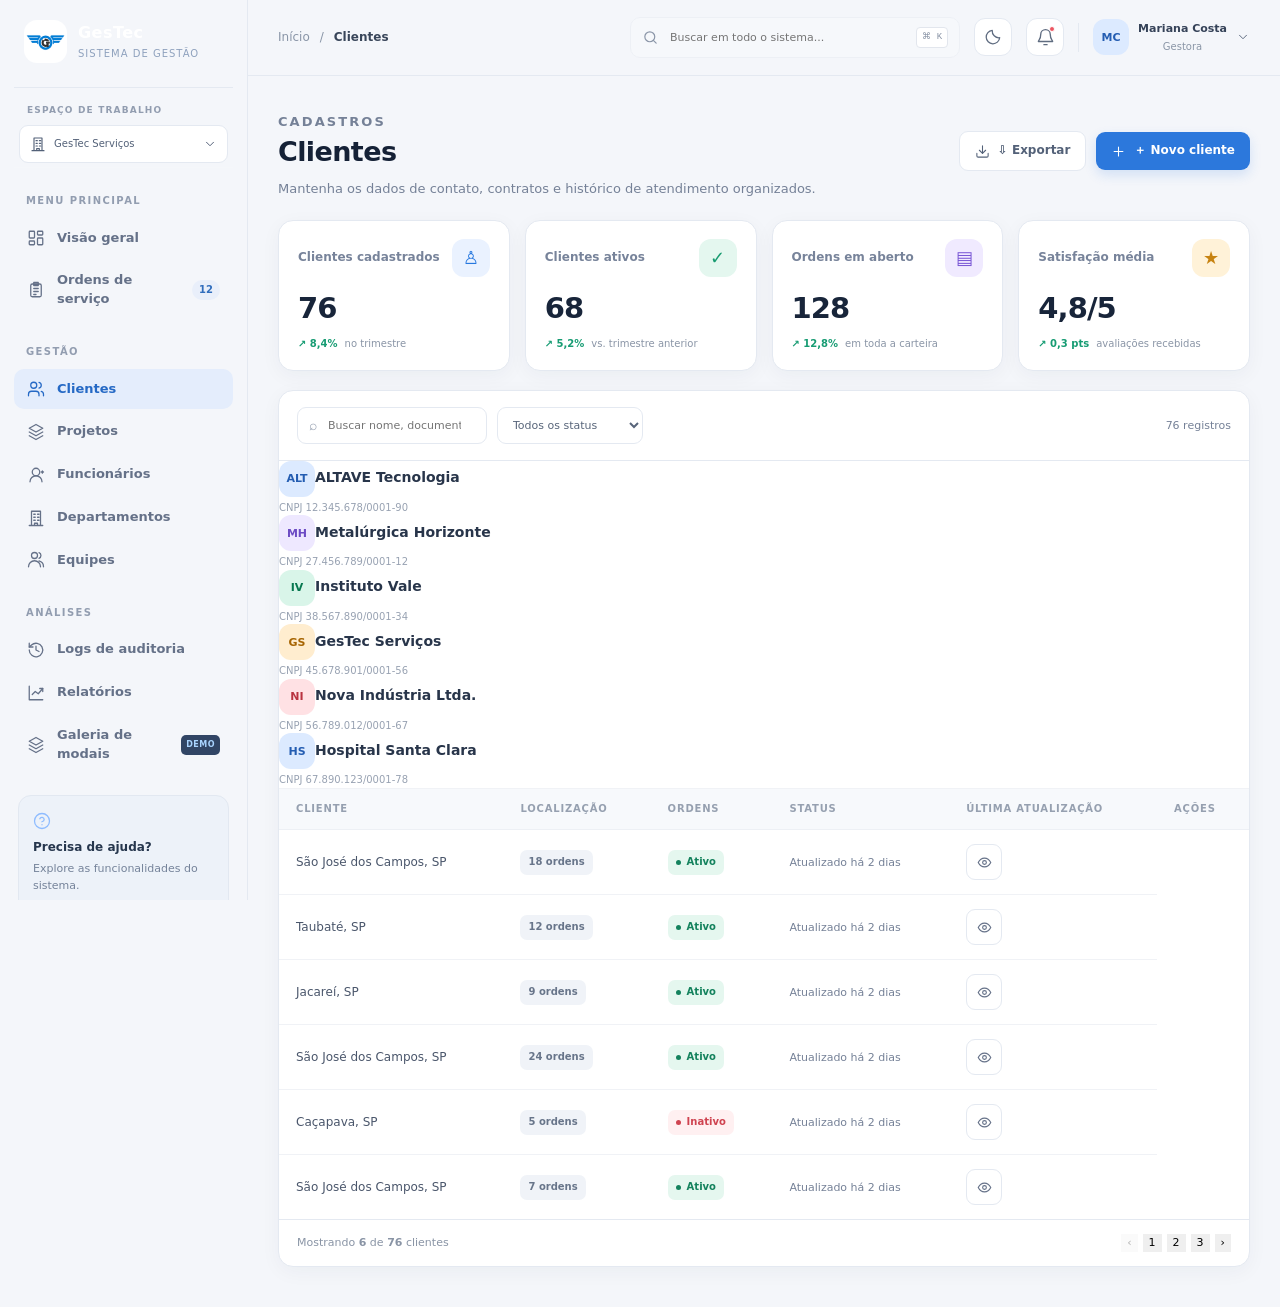
==== commit 1847f895: "feat: update current version of prototipe design version" ====
--- a/clientes.html
+++ b/clientes.html
@@ -1 +1 @@
-<!doctype html><html lang="pt-BR"><head><meta charset="utf-8"><meta name="viewport" content="width=device-width, initial-scale=1"><meta name="description" content="Protótipo estático do Sistema de Gestão de Ordens de Serviço"><title>Clientes · GesTec Mockup</title><link rel="stylesheet" href="assets/styles.css"></head><body data-page="clientes"><aside class="sidebar" id="site-sidebar"></aside><div class="app-main"><header class="topbar" id="site-topbar"></header><main class="page-content"><div data-title="Clientes" hidden></div><div class="page-heading"><div><p class="eyebrow">CADASTROS</p><h1>Clientes</h1><p>Mantenha os dados de contato, contratos e histórico de atendimento organizados.</p></div><div class="heading-actions"><button class="btn btn-secondary" data-export="clientes">⇩ Exportar</button><button class="btn btn-primary" data-modal-open="modal-novo-cliente">＋ Novo cliente</button></div></div><div class="grid kpi-grid"><article class="card kpi-card"><div class="kpi-top"><span class="kpi-label">Clientes cadastrados</span><span class="kpi-icon ">♙</span></div><div class="kpi-value">76</div><div class="kpi-foot"><span class="trend-up">↗ 8,4%</span><span>no trimestre</span></div></article><article class="card kpi-card"><div class="kpi-top"><span class="kpi-label">Clientes ativos</span><span class="kpi-icon green">✓</span></div><div class="kpi-value">68</div><div class="kpi-foot"><span class="trend-up">↗ 5,2%</span><span>vs. trimestre anterior</span></div></article><article class="card kpi-card"><div class="kpi-top"><span class="kpi-label">Ordens em aberto</span><span class="kpi-icon purple">▤</span></div><div class="kpi-value">128</div><div class="kpi-foot"><span class="trend-up">↗ 12,8%</span><span>em toda a carteira</span></div></article><article class="card kpi-card"><div class="kpi-top"><span class="kpi-label">Satisfação média</span><span class="kpi-icon amber">★</span></div><div class="kpi-value">4,8/5</div><div class="kpi-foot"><span class="trend-up">↗ 0,3 pts</span><span>avaliações recebidas</span></div></article></div><section class="card table-card"><div class="filters"><label class="search-field">⌕ <input type="search" placeholder="Buscar nome, documento ou cidade..." data-search="#clientes-table"></label><select class="filter-select" data-filter="status"><option value="">Todos os status</option><option>Ativo</option><option>Inativo</option></select><span class="filter-spacer"></span><span class="muted small">76 registros</span></div><div class="table-scroll"><table class="table" id="clientes-table"><thead><tr><th>Cliente</th><th>Localização</th><th>Ordens</th><th>Status</th><th>Última atualização</th><th>Ações</th></tr></thead><tbody><tr data-searchable data-status="Ativo"><td><div class="entity-cell"><span class="avatar blue">ALT</span><span><a class="primary-cell" href="#" data-toast="Detalhes do cliente disponíveis na demonstração.">ALTAVE Tecnologia</a><small class="sub-cell">CNPJ 12.345.678/0001-90</small></span></div></td><td>São José dos Campos, SP</td><td><span class="pill">18 ordens</span></td><td><span class="status done">Ativo</span></td><td><span class="muted small">Atualizado há 2 dias</span></td><td><button class="text-action" data-modal-open="modal-cliente-acoes">⋯</button></td></tr><tr data-searchable data-status="Ativo"><td><div class="entity-cell"><span class="avatar purple">MH</span><span><a class="primary-cell" href="#" data-toast="Detalhes do cliente disponíveis na demonstração.">Metalúrgica Horizonte</a><small class="sub-cell">CNPJ 27.456.789/0001-12</small></span></div></td><td>Taubaté, SP</td><td><span class="pill">12 ordens</span></td><td><span class="status done">Ativo</span></td><td><span class="muted small">Atualizado há 2 dias</span></td><td><button class="text-action" data-modal-open="modal-cliente-acoes">⋯</button></td></tr><tr data-searchable data-status="Ativo"><td><div class="entity-cell"><span class="avatar green">IV</span><span><a class="primary-cell" href="#" data-toast="Detalhes do cliente disponíveis na demonstração.">Instituto Vale</a><small class="sub-cell">CNPJ 38.567.890/0001-34</small></span></div></td><td>Jacareí, SP</td><td><span class="pill">9 ordens</span></td><td><span class="status done">Ativo</span></td><td><span class="muted small">Atualizado há 2 dias</span></td><td><button class="text-action" data-modal-open="modal-cliente-acoes">⋯</button></td></tr><tr data-searchable data-status="Ativo"><td><div class="entity-cell"><span class="avatar orange">GS</span><span><a class="primary-cell" href="#" data-toast="Detalhes do cliente disponíveis na demonstração.">GesTec Serviços</a><small class="sub-cell">CNPJ 45.678.901/0001-56</small></span></div></td><td>São José dos Campos, SP</td><td><span class="pill">24 ordens</span></td><td><span class="status done">Ativo</span></td><td><span class="muted small">Atualizado há 2 dias</span></td><td><button class="text-action" data-modal-open="modal-cliente-acoes">⋯</button></td></tr><tr data-searchable data-status="Inativo"><td><div class="entity-cell"><span class="avatar red">NI</span><span><a class="primary-cell" href="#" data-toast="Detalhes do cliente disponíveis na demonstração.">Nova Indústria Ltda.</a><small class="sub-cell">CNPJ 56.789.012/0001-67</small></span></div></td><td>Caçapava, SP</td><td><span class="pill">5 ordens</span></td><td><span class="status blocked">Inativo</span></td><td><span class="muted small">Atualizado há 2 dias</span></td><td><button class="text-action" data-modal-open="modal-cliente-acoes">⋯</button></td></tr><tr data-searchable data-status="Ativo"><td><div class="entity-cell"><span class="avatar blue">HS</span><span><a class="primary-cell" href="#" data-toast="Detalhes do cliente disponíveis na demonstração.">Hospital Santa Clara</a><small class="sub-cell">CNPJ 67.890.123/0001-78</small></span></div></td><td>São José dos Campos, SP</td><td><span class="pill">7 ordens</span></td><td><span class="status done">Ativo</span></td><td><span class="muted small">Atualizado há 2 dias</span></td><td><button class="text-action" data-modal-open="modal-cliente-acoes">⋯</button></td></tr></tbody></table></div><div class="table-footer"><span>Mostrando <b>6</b> de <b>76</b> clientes</span><div class="pagination"><button disabled>‹</button><button class="current">1</button><button data-toast="Página 2 simulada.">2</button><button data-toast="Página 3 simulada.">3</button><button data-toast="Próxima página simulada.">›</button></div></div></section></main></div><div class="modal-overlay" id="modal-notificacoes" aria-hidden="true"><section class="modal modal-wide" role="dialog" aria-modal="true" aria-labelledby="title-notificacoes"><header class="modal-header"><div><div class="modal-eyebrow">GESTEC · DEMONSTRAÇÃO</div><h2 id="title-notificacoes">Notificações</h2><p>Atualizações recentes do seu espaço de trabalho.</p></div><button class="modal-close" data-modal-close aria-label="Fechar">×</button></header><div class="modal-body"><div class="notification-list"><div class="notification-item unread"><span class="notification-icon blue">▤</span><div><strong>OS-2024-0156 foi atualizada</strong><p>André Lima adicionou uma atualização há 12 minutos.</p><small>Há 12 min</small></div></div><div class="notification-item"><span class="notification-icon green">✓</span><div><strong>Ordem de serviço concluída</strong><p>OS-2024-0148 foi finalizada e está pronta para validação.</p><small>Há 1 hora</small></div></div><div class="notification-item"><span class="notification-icon amber">◷</span><div><strong>SLA próximo do vencimento</strong><p>OS-2024-0159 precisa de atenção até às 17:00.</p><small>Há 2 horas</small></div></div></div></div><footer class="modal-footer"><button class="btn btn-secondary" data-modal-close>Fechar</button><button class="btn btn-primary" data-toast="Todas as notificações foram marcadas como lidas.">Marcar todas como lidas</button></footer></section></div><div class="modal-overlay" id="modal-perfil" aria-hidden="true"><section class="modal " role="dialog" aria-modal="true" aria-labelledby="title-perfil"><header class="modal-header"><div><div class="modal-eyebrow">GESTEC · DEMONSTRAÇÃO</div><h2 id="title-perfil">Meu perfil</h2><p>Preferências da conta demonstrativa.</p></div><button class="modal-close" data-modal-close aria-label="Fechar">×</button></header><div class="modal-body"><div class="profile-modal-head"><span class="avatar avatar-purple avatar-lg">MC</span><div><strong>Mariana Costa</strong><p>mariana.costa@gestec.com.br</p><span class="status done">Administradora</span></div></div><div class="profile-menu-list"><button data-toast="Preferências abertas no modo demonstração.">⚙️ Preferências da conta <span>›</span></button><button data-toast="Central de segurança simulada.">🔒 Segurança e acesso <span>›</span></button><button data-toast="Você está usando o protótipo estático.">ⓘ Sobre o sistema <span>›</span></button><a href="login.html">↪ Sair da conta demonstrativa</a></div></div></section></div><div class="modal-overlay" id="modal-ajuda" aria-hidden="true"><section class="modal " role="dialog" aria-modal="true" aria-labelledby="title-ajuda"><header class="modal-header"><div><div class="modal-eyebrow">GESTEC · DEMONSTRAÇÃO</div><h2 id="title-ajuda">Central de ajuda</h2><p>Encontre atalhos para explorar este protótipo.</p></div><button class="modal-close" data-modal-close aria-label="Fechar">×</button></header><div class="modal-body"><div class="help-list"><div><b>01</b><span><strong>Explore as telas</strong><small>Use o menu lateral para navegar entre os módulos.</small></span></div><div><b>02</b><span><strong>Teste os formulários</strong><small>Os dados são fictícios e não são enviados a um servidor.</small></span></div><div><b>03</b><span><strong>Experimente os modais</strong><small>A galeria de modais reúne os principais estados de interface.</small></span></div></div></div><footer class="modal-footer"><button class="btn btn-primary" data-modal-close>Entendi</button></footer></section></div><div class="modal-overlay" id="modal-confirmar-exclusao" aria-hidden="true"><section class="modal modal-small" role="dialog" aria-modal="true" aria-labelledby="title-confirmar-exclusao"><header class="modal-header"><div><div class="modal-eyebrow">GESTEC · DEMONSTRAÇÃO</div><h2 id="title-confirmar-exclusao">Excluir registro?</h2><p>Esta ação existe apenas para demonstrar o estado de confirmação.</p></div><button class="modal-close" data-modal-close aria-label="Fechar">×</button></header><div class="modal-body"><div class="confirm-warning"><span>!</span><div><strong>Tem certeza de que deseja continuar?</strong><p>Este registro fictício será removido somente da demonstração visual. Nenhum dado real será alterado.</p></div></div></div><footer class="modal-footer"><button class="btn btn-secondary" data-modal-close>Cancelar</button><button class="btn btn-danger" data-modal-close data-toast="Exclusão simulada com sucesso.">Simular exclusão</button></footer></section></div><div class="modal-overlay" id="modal-novo-cliente" aria-hidden="true"><section class="modal modal-wide" role="dialog" aria-modal="true" aria-labelledby="title-novo-cliente"><header class="modal-header"><div><div class="modal-eyebrow">GESTEC · DEMONSTRAÇÃO</div><h2 id="title-novo-cliente">Novo cliente</h2><p>Cadastre uma organização ou contato para as próximas solicitações.</p></div><button class="modal-close" data-modal-close aria-label="Fechar">×</button></header><div class="modal-body"><form data-mock-form data-success="Cliente adicionado à demonstração."><div class="form-grid"><div class="form-field full"><label>Nome / Razão social</label><input type="text" name="nome" placeholder="Nome do cliente"></div><div class="form-field"><label>CNPJ / CPF</label><input type="text" name="documento" placeholder="00.000.000/0000-00"></div><div class="form-field"><label>E-mail</label><input type="email" name="email" placeholder="contato@empresa.com"></div><div class="form-field"><label>Telefone</label><input type="text" name="telefone" placeholder="(00) 00000-0000"></div><div class="form-field"><label>Cidade</label><input type="text" name="cidade" placeholder="Cidade / UF"></div><div class="form-field"><label>Status</label><select name="status"><option>Ativo</option><option>Inativo</option></select></div><div class="form-field full"><label>Observações</label><textarea name="obs" placeholder="Informações adicionais"></textarea></div></div></form></div><footer class="modal-footer"><button class="btn btn-secondary" data-modal-close>Cancelar</button><button class="btn btn-primary" onclick="this.closest('.modal').querySelector('form[data-mock-form]')?.requestSubmit()">✓ Salvar cliente</button></footer></section></div><div class="modal-overlay" id="modal-cliente-acoes" aria-hidden="true"><section class="modal " role="dialog" aria-modal="true" aria-labelledby="title-cliente-acoes"><header class="modal-header"><div><div class="modal-eyebrow">GESTEC · DEMONSTRAÇÃO</div><h2 id="title-cliente-acoes">Ações do cliente</h2><p>Opções disponíveis para este registro de demonstração.</p></div><button class="modal-close" data-modal-close aria-label="Fechar">×</button></header><div class="modal-body"><div class="profile-menu-list"><button data-toast="Perfil completo do cliente aberto no modo demonstração.">◉ Ver perfil do cliente <span>›</span></button><button data-modal-open="modal-novo-cliente">✎ Editar dados <span>›</span></button><button data-toast="Nova ordem preparada para este cliente.">＋ Criar ordem de serviço <span>›</span></button><button data-modal-open="modal-confirmar-exclusao">⌫ Desativar cliente <span>›</span></button></div></div></section></div><div class="toast-stack" id="toast-stack" aria-live="polite"></div><script src="assets/app.js"></script></body></html>+<!doctype html><html lang="pt-BR"><head><meta charset="utf-8"><meta name="viewport" content="width=device-width, initial-scale=1"><meta name="description" content="Protótipo estático do Sistema de Gestão de Ordens de Serviço"><title>Clientes · GesTec Mockup</title><link rel="stylesheet" href="assets/styles.css"></head><body data-page="clientes"><aside class="sidebar" id="site-sidebar"></aside><div class="app-main"><header class="topbar" id="site-topbar"></header><main class="page-content"><div data-title="Clientes" hidden></div><div class="page-heading"><div><p class="eyebrow">CADASTROS</p><h1>Clientes</h1><p>Mantenha os dados de contato, contratos e histórico de atendimento organizados.</p></div><div class="heading-actions"><button class="btn btn-secondary" data-export="clientes">⇩ Exportar</button><button class="btn btn-primary" data-modal-open="modal-novo-cliente">＋ Novo cliente</button></div></div><div class="grid kpi-grid"><article class="card kpi-card"><div class="kpi-top"><span class="kpi-label">Clientes cadastrados</span><span class="kpi-icon ">♙</span></div><div class="kpi-value">76</div><div class="kpi-foot"><span class="trend-up">↗ 8,4%</span><span>no trimestre</span></div></article><article class="card kpi-card"><div class="kpi-top"><span class="kpi-label">Clientes ativos</span><span class="kpi-icon green">✓</span></div><div class="kpi-value">68</div><div class="kpi-foot"><span class="trend-up">↗ 5,2%</span><span>vs. trimestre anterior</span></div></article><article class="card kpi-card"><div class="kpi-top"><span class="kpi-label">Ordens em aberto</span><span class="kpi-icon purple">▤</span></div><div class="kpi-value">128</div><div class="kpi-foot"><span class="trend-up">↗ 12,8%</span><span>em toda a carteira</span></div></article><article class="card kpi-card"><div class="kpi-top"><span class="kpi-label">Satisfação média</span><span class="kpi-icon amber">★</span></div><div class="kpi-value">4,8/5</div><div class="kpi-foot"><span class="trend-up">↗ 0,3 pts</span><span>avaliações recebidas</span></div></article></div><section class="card table-card"><div class="filters"><label class="search-field">⌕ <input type="search" placeholder="Buscar nome, documento ou cidade..." data-search="#clientes-table"></label><select class="filter-select" data-filter="status"><option value="">Todos os status</option><option>Ativo</option><option>Inativo</option></select><span class="filter-spacer"></span><span class="muted small">76 registros</span></div><div class="table-scroll"><table class="table" id="clientes-table"><thead><tr><th>Cliente</th><th>Localização</th><th>Ordens</th><th>Status</th><th>Última atualização</th><th>Ações</th></tr></thead><tbody><tr data-searchable data-status="Ativo" data-client-name="ALTAVE Tecnologia" data-client-document="12.345.678/0001-90" data-client-city="São José dos Campos, SP"><span class="avatar blue">ALT</span><span><a class="primary-cell" href="#" data-client-detail>ALTAVE Tecnologia</a><small class="sub-cell">CNPJ 12.345.678/0001-90</small></span></div></td><td>São José dos Campos, SP</td><td><span class="pill">18 ordens</span></td><td><span class="status done">Ativo</span></td><td><span class="muted small">Atualizado há 2 dias</span></td><td><button class="icon-action icon-only" data-client-detail type="button" aria-label="Abrir detalhes" title="Abrir detalhes"><svg class="ui-icon" viewBox="0 0 24 24" fill="none" stroke="currentColor" stroke-width="1.8"><path d="M2 12s3.5-7 10-7 10 7 10 7-3.5 7-10 7S2 12 2 12Z"/><circle cx="12" cy="12" r="3"/></svg></button></td></tr><tr data-searchable data-status="Ativo" data-client-name="Metalúrgica Horizonte" data-client-document="27.456.789/0001-12" data-client-city="Taubaté, SP"><span class="avatar purple">MH</span><span><a class="primary-cell" href="#" data-client-detail>Metalúrgica Horizonte</a><small class="sub-cell">CNPJ 27.456.789/0001-12</small></span></div></td><td>Taubaté, SP</td><td><span class="pill">12 ordens</span></td><td><span class="status done">Ativo</span></td><td><span class="muted small">Atualizado há 2 dias</span></td><td><button class="icon-action icon-only" data-client-detail type="button" aria-label="Abrir detalhes" title="Abrir detalhes"><svg class="ui-icon" viewBox="0 0 24 24" fill="none" stroke="currentColor" stroke-width="1.8"><path d="M2 12s3.5-7 10-7 10 7 10 7-3.5 7-10 7S2 12 2 12Z"/><circle cx="12" cy="12" r="3"/></svg></button></td></tr><tr data-searchable data-status="Ativo" data-client-name="Instituto Vale" data-client-document="38.567.890/0001-34" data-client-city="Jacareí, SP"><span class="avatar green">IV</span><span><a class="primary-cell" href="#" data-client-detail>Instituto Vale</a><small class="sub-cell">CNPJ 38.567.890/0001-34</small></span></div></td><td>Jacareí, SP</td><td><span class="pill">9 ordens</span></td><td><span class="status done">Ativo</span></td><td><span class="muted small">Atualizado há 2 dias</span></td><td><button class="icon-action icon-only" data-client-detail type="button" aria-label="Abrir detalhes" title="Abrir detalhes"><svg class="ui-icon" viewBox="0 0 24 24" fill="none" stroke="currentColor" stroke-width="1.8"><path d="M2 12s3.5-7 10-7 10 7 10 7-3.5 7-10 7S2 12 2 12Z"/><circle cx="12" cy="12" r="3"/></svg></button></td></tr><tr data-searchable data-status="Ativo" data-client-name="GesTec Serviços" data-client-document="45.678.901/0001-56" data-client-city="São José dos Campos, SP"><span class="avatar orange">GS</span><span><a class="primary-cell" href="#" data-client-detail>GesTec Serviços</a><small class="sub-cell">CNPJ 45.678.901/0001-56</small></span></div></td><td>São José dos Campos, SP</td><td><span class="pill">24 ordens</span></td><td><span class="status done">Ativo</span></td><td><span class="muted small">Atualizado há 2 dias</span></td><td><button class="icon-action icon-only" data-client-detail type="button" aria-label="Abrir detalhes" title="Abrir detalhes"><svg class="ui-icon" viewBox="0 0 24 24" fill="none" stroke="currentColor" stroke-width="1.8"><path d="M2 12s3.5-7 10-7 10 7 10 7-3.5 7-10 7S2 12 2 12Z"/><circle cx="12" cy="12" r="3"/></svg></button></td></tr><tr data-searchable data-status="Inativo" data-client-name="Nova Indústria Ltda." data-client-document="56.789.012/0001-67" data-client-city="Caçapava, SP"><span class="avatar red">NI</span><span><a class="primary-cell" href="#" data-client-detail>Nova Indústria Ltda.</a><small class="sub-cell">CNPJ 56.789.012/0001-67</small></span></div></td><td>Caçapava, SP</td><td><span class="pill">5 ordens</span></td><td><span class="status blocked">Inativo</span></td><td><span class="muted small">Atualizado há 2 dias</span></td><td><button class="icon-action icon-only" data-client-detail type="button" aria-label="Abrir detalhes" title="Abrir detalhes"><svg class="ui-icon" viewBox="0 0 24 24" fill="none" stroke="currentColor" stroke-width="1.8"><path d="M2 12s3.5-7 10-7 10 7 10 7-3.5 7-10 7S2 12 2 12Z"/><circle cx="12" cy="12" r="3"/></svg></button></td></tr><tr data-searchable data-status="Ativo" data-client-name="Hospital Santa Clara" data-client-document="67.890.123/0001-78" data-client-city="São José dos Campos, SP"><span class="avatar blue">HS</span><span><a class="primary-cell" href="#" data-client-detail>Hospital Santa Clara</a><small class="sub-cell">CNPJ 67.890.123/0001-78</small></span></div></td><td>São José dos Campos, SP</td><td><span class="pill">7 ordens</span></td><td><span class="status done">Ativo</span></td><td><span class="muted small">Atualizado há 2 dias</span></td><td><button class="icon-action icon-only" data-client-detail type="button" aria-label="Abrir detalhes" title="Abrir detalhes"><svg class="ui-icon" viewBox="0 0 24 24" fill="none" stroke="currentColor" stroke-width="1.8"><path d="M2 12s3.5-7 10-7 10 7 10 7-3.5 7-10 7S2 12 2 12Z"/><circle cx="12" cy="12" r="3"/></svg></button></td></tr></tbody></table></div><div class="table-footer"><span>Mostrando <b>6</b> de <b>76</b> clientes</span><div class="pagination"><button disabled>‹</button><button class="current">1</button><button data-toast="Página 2 simulada.">2</button><button data-toast="Página 3 simulada.">3</button><button data-toast="Próxima página simulada.">›</button></div></div></section></main></div><div class="modal-overlay" id="modal-notificacoes" aria-hidden="true"><section class="modal modal-wide" role="dialog" aria-modal="true" aria-labelledby="title-notificacoes"><header class="modal-header"><div><div class="modal-eyebrow">GESTEC · DEMONSTRAÇÃO</div><h2 id="title-notificacoes">Notificações</h2><p>Atualizações recentes do seu espaço de trabalho.</p></div><button class="modal-close" data-modal-close aria-label="Fechar">×</button></header><div class="modal-body"><div class="notification-list"><div class="notification-item unread"><span class="notification-icon blue">▤</span><div><strong>OS-2024-0156 foi atualizada</strong><p>André Lima adicionou uma atualização há 12 minutos.</p><small>Há 12 min</small></div></div><div class="notification-item"><span class="notification-icon green">✓</span><div><strong>Ordem de serviço concluída</strong><p>OS-2024-0148 foi finalizada e está pronta para validação.</p><small>Há 1 hora</small></div></div><div class="notification-item"><span class="notification-icon amber">◷</span><div><strong>SLA próximo do vencimento</strong><p>OS-2024-0159 precisa de atenção até às 17:00.</p><small>Há 2 horas</small></div></div></div></div><footer class="modal-footer"><button class="btn btn-secondary" data-modal-close>Fechar</button><button class="btn btn-primary" data-toast="Todas as notificações foram marcadas como lidas.">Marcar todas como lidas</button></footer></section></div><div class="modal-overlay" id="modal-perfil" aria-hidden="true"><section class="modal " role="dialog" aria-modal="true" aria-labelledby="title-perfil"><header class="modal-header"><div><div class="modal-eyebrow">GESTEC · DEMONSTRAÇÃO</div><h2 id="title-perfil">Meu perfil</h2><p>Preferências da conta demonstrativa.</p></div><button class="modal-close" data-modal-close aria-label="Fechar">×</button></header><div class="modal-body"><div class="profile-modal-head"><span class="avatar avatar-purple avatar-lg">MC</span><div><strong>Mariana Costa</strong><p>mariana.costa@gestec.com.br</p><span class="status done">Gestora</span></div></div><div class="profile-menu-list"><button data-toast="Preferências abertas no modo demonstração.">⚙️ Preferências da conta <span>›</span></button><button data-toast="Central de segurança simulada.">🔒 Segurança e acesso <span>›</span></button><button data-toast="Você está usando o protótipo estático.">ⓘ Sobre o sistema <span>›</span></button><a href="login.html">↪ Sair da conta demonstrativa</a></div></div></section></div><div class="modal-overlay" id="modal-ajuda" aria-hidden="true"><section class="modal " role="dialog" aria-modal="true" aria-labelledby="title-ajuda"><header class="modal-header"><div><div class="modal-eyebrow">GESTEC · DEMONSTRAÇÃO</div><h2 id="title-ajuda">Central de ajuda</h2><p>Encontre atalhos para explorar este protótipo.</p></div><button class="modal-close" data-modal-close aria-label="Fechar">×</button></header><div class="modal-body"><div class="help-list"><div><b>01</b><span><strong>Explore as telas</strong><small>Use o menu lateral para navegar entre os módulos.</small></span></div><div><b>02</b><span><strong>Teste os formulários</strong><small>Os dados são fictícios e não são enviados a um servidor.</small></span></div><div><b>03</b><span><strong>Experimente os modais</strong><small>A galeria de modais reúne os principais estados de interface.</small></span></div></div></div><footer class="modal-footer"><button class="btn btn-primary" data-modal-close>Entendi</button></footer></section></div><div class="modal-overlay" id="modal-confirmar-exclusao" aria-hidden="true"><section class="modal modal-small" role="dialog" aria-modal="true" aria-labelledby="title-confirmar-exclusao"><header class="modal-header"><div><div class="modal-eyebrow">GESTEC · DEMONSTRAÇÃO</div><h2 id="title-confirmar-exclusao">Excluir registro?</h2><p>Esta ação existe apenas para demonstrar o estado de confirmação.</p></div><button class="modal-close" data-modal-close aria-label="Fechar">×</button></header><div class="modal-body"><div class="confirm-warning"><span>!</span><div><strong>Tem certeza de que deseja continuar?</strong><p>Este registro fictício será removido somente da demonstração visual. Nenhum dado real será alterado.</p></div></div></div><footer class="modal-footer"><button class="btn btn-secondary" data-modal-close>Cancelar</button><button class="btn btn-danger" data-modal-close data-toast="Exclusão simulada com sucesso.">Simular exclusão</button></footer></section></div><div class="modal-overlay" id="modal-novo-cliente" aria-hidden="true"><section class="modal modal-wide" role="dialog" aria-modal="true" aria-labelledby="title-novo-cliente"><header class="modal-header"><div><div class="modal-eyebrow">GESTEC · DEMONSTRAÇÃO</div><h2 id="title-novo-cliente">Novo cliente</h2><p>Cadastre uma organização ou contato para as próximas solicitações.</p></div><button class="modal-close" data-modal-close aria-label="Fechar">×</button></header><div class="modal-body"><form data-mock-form data-success="Cliente adicionado à demonstração."><div class="form-grid"><div class="form-field full"><label>Nome / Razão social</label><input type="text" name="nome" placeholder="Nome do cliente"></div><div class="form-field"><label>CNPJ / CPF</label><input type="text" name="documento" placeholder="00.000.000/0000-00"></div><div class="form-field"><label>E-mail</label><input type="email" name="email" placeholder="contato@empresa.com"></div><div class="form-field"><label>Telefone</label><input type="text" name="telefone" placeholder="(00) 00000-0000"></div><div class="form-field"><label>Cidade</label><input type="text" name="cidade" placeholder="Cidade / UF"></div><div class="form-field"><label>Status</label><select name="status"><option>Ativo</option><option>Inativo</option></select></div><div class="form-field full"><label>Observações</label><textarea name="obs" placeholder="Informações adicionais"></textarea></div></div></form></div><footer class="modal-footer"><button class="btn btn-secondary" data-modal-close>Cancelar</button><button class="btn btn-primary" onclick="this.closest('.modal').querySelector('form[data-mock-form]')?.requestSubmit()">✓ Salvar cliente</button></footer></section></div><div class="modal-overlay" id="modal-cliente-acoes" aria-hidden="true"><section class="modal " role="dialog" aria-modal="true" aria-labelledby="title-cliente-acoes"><header class="modal-header"><div><div class="modal-eyebrow">GESTEC · DEMONSTRAÇÃO</div><h2 id="title-cliente-acoes">Ações do cliente</h2><p>Opções disponíveis para este registro de demonstração.</p></div><button class="modal-close" data-modal-close aria-label="Fechar">×</button></header><div class="modal-body"><div class="profile-menu-list"><button data-toast="Perfil completo do cliente aberto no modo demonstração.">◉ Ver perfil do cliente <span>›</span></button><button data-modal-open="modal-novo-cliente">✎ Editar dados <span>›</span></button><button data-toast="Nova ordem preparada para este cliente.">＋ Criar ordem de serviço <span>›</span></button><button data-modal-open="modal-confirmar-exclusao">⌫ Desativar cliente <span>›</span></button></div></div></section></div><div class="modal-overlay" id="modal-cliente-detalhes" aria-hidden="true"><section class="modal modal-wide" role="dialog" aria-modal="true" aria-labelledby="client-detail-title"><header class="modal-header"><div><div class="modal-eyebrow">CADASTRO · CLIENTE</div><h2 id="client-detail-title">Detalhes do cliente</h2><p>Como gestora, você pode alterar os dados diretamente nesta janela.</p></div><button class="modal-close" data-modal-close aria-label="Fechar">×</button></header><form id="client-edit-form"><div class="modal-body"><div class="os-edit-grid"><div class="form-field full"><label>Nome do cliente</label><input id="client-edit-name" required></div><div class="form-field"><label>Documento</label><input id="client-edit-document"></div><div class="form-field"><label>Localização</label><input id="client-edit-city"></div><div class="form-field"><label>Status</label><select id="client-edit-status"><option>Ativo</option><option>Inativo</option></select></div><div class="form-field"><label>Contato principal</label><input id="client-edit-contact" placeholder="Nome do contato"></div></div></div><footer class="modal-footer"><button class="btn btn-secondary" type="button" data-modal-close>Fechar</button><button class="btn btn-primary" type="submit"><svg class="ui-icon" viewBox="0 0 24 24" fill="none" stroke="currentColor" stroke-width="1.8"><path d="m5 12 4 4L19 6"/></svg> Salvar alterações</button></footer></form></section></div><div class="toast-stack" id="toast-stack" aria-live="polite"></div><script src="assets/app.js"></script></body></html>
--- a/assets/styles.css
+++ b/assets/styles.css
@@ -7,3 +7,39 @@
 /* Componentes adicionais das telas estáticas */
 .link-blue{color:var(--blue)!important}.owner-name{margin-left:6px;font-size:11px}.compact-kpis .kpi-card{padding:16px 18px}.compact-kpis .kpi-value{font-size:25px}.quick-links{display:grid;grid-template-columns:repeat(3,minmax(0,1fr));gap:15px}.quick-link{background:#fff;border:1px solid var(--line);border-radius:14px;padding:17px;display:flex;align-items:center;gap:12px;box-shadow:var(--shadow)}.quick-link:hover{border-color:#b8d2f5;transform:translateY(-1px)}.quick-icon{width:39px;height:39px;border-radius:12px;display:grid;place-items:center;font-size:19px}.quick-icon.blue{background:#eaf2ff;color:#2878e2}.quick-icon.purple{background:#f0eaff;color:#7658d6}.quick-icon.green{background:#e4f7ef;color:#179c73}.quick-link div{flex:1;min-width:0}.quick-link strong,.quick-link small{display:block}.quick-link strong{font-size:12px}.quick-link small{font-size:10px;color:#8a95a5;margin-top:4px}.quick-link>b{color:#9aa5b5}.compact-timeline{padding:4px 22px 0}.activity-footer{padding:0 22px 19px}.timeline-item{display:flex;gap:12px;position:relative;padding-bottom:20px}.timeline-item:not(:last-child):after{content:"";position:absolute;top:30px;bottom:0;left:13px;border-left:1px solid #e9edf4}.timeline-dot{width:27px;height:27px;border-radius:9px;display:grid;place-items:center;font-size:12px;flex-shrink:0;z-index:1}.timeline-dot.blue{background:#eaf2ff;color:#2878e2}.timeline-dot.purple{background:#f0eaff;color:#7658d6}.timeline-dot.amber{background:#fff2d8;color:#c78311}.timeline-dot.green{background:#e4f7ef;color:#179c73}.timeline-item>div{min-width:0;flex:1}.timeline-item strong{font-size:11px;display:block;line-height:1.45}.timeline-item p{font-size:10px;color:#7f8ba0;line-height:1.55;margin:5px 0}.timeline-item small{font-size:9px;color:#a0a9b7}.timeline-item small a{color:var(--blue);font-weight:700}.notification-list{display:grid;gap:0}.notification-item{display:flex;gap:12px;padding:14px 0;border-bottom:1px solid #eef1f6}.notification-item:last-child{border-bottom:0}.notification-item.unread{background:#f7faff;margin:0 -12px;padding:14px 12px;border-radius:10px}.notification-icon{width:37px;height:37px;border-radius:11px;display:grid;place-items:center;flex-shrink:0;font-size:16px}.notification-icon.blue{background:#eaf2ff;color:#2878e2}.notification-icon.green{background:#e4f7ef;color:#179c73}.notification-icon.amber{background:#fff2d8;color:#c78311}.notification-item strong{font-size:11px}.notification-item p{font-size:10px;color:#7f8ba0;margin:4px 0}.notification-item small{font-size:9px;color:#a0a9b7}.profile-modal-head{display:flex;gap:13px;align-items:center;padding:3px 0 19px;border-bottom:1px solid var(--line)}.avatar-lg{width:54px;height:54px;font-size:15px;border-radius:16px}.profile-modal-head strong{font-size:14px}.profile-modal-head p{margin:4px 0 8px;color:#7f8ba0;font-size:11px}.profile-menu-list{display:grid;gap:4px}.profile-menu-list button,.profile-menu-list a{border:0;display:flex;align-items:center;gap:10px;background:transparent;text-align:left;padding:12px 10px;border-radius:9px;color:#5f6c80;font-size:11px}.profile-menu-list button:hover,.profile-menu-list a:hover{background:#f2f6fd;color:var(--blue)}.profile-menu-list span{margin-left:auto;color:#9aa5b5}.confirm-warning{display:flex;gap:13px;align-items:flex-start}.confirm-warning>span{width:40px;height:40px;border-radius:12px;display:grid;place-items:center;flex-shrink:0;background:#fff1e1;color:#c57b13;font-weight:900;font-size:20px}.confirm-warning strong{font-size:12px}.confirm-warning p{font-size:11px;color:#8390a3;line-height:1.6;margin:6px 0 0}.help-list{display:grid;gap:17px}.help-list>div{display:flex;gap:13px;align-items:flex-start}.help-list>div>b{width:32px;height:32px;border-radius:9px;background:#eaf2ff;color:#2878e2;display:grid;place-items:center;font-size:10px;flex-shrink:0}.help-list strong,.help-list small{display:block}.help-list strong{font-size:12px}.help-list small{font-size:10px;color:#8995a6;margin-top:5px;line-height:1.5}.project-card,.department-card,.team-card{padding:19px;min-width:0;transition:transform .16s,box-shadow .16s}.project-card:hover,.department-card:hover,.team-card:hover{transform:translateY(-2px);box-shadow:0 12px 30px #14243e13}.project-card-head,.department-head,.team-head{display:flex;align-items:center;justify-content:space-between;margin-bottom:13px}.project-symbol,.department-symbol,.team-symbol{width:42px;height:42px;border-radius:13px;display:grid;place-items:center;font-size:15px;font-weight:850}.project-symbol.blue,.department-symbol.blue,.team-symbol.blue{background:#eaf2ff;color:#2878e2}.project-symbol.purple,.department-symbol.purple,.team-symbol.purple{background:#f0eaff;color:#7658d6}.project-symbol.green,.department-symbol.green,.team-symbol.green{background:#e4f7ef;color:#179c73}.project-symbol.amber,.department-symbol.amber,.team-symbol.amber{background:#fff2d8;color:#c78311}.project-symbol.orange,.department-symbol.orange,.team-symbol.orange{background:#fff0df;color:#c47b16}.project-symbol.red,.department-symbol.red,.team-symbol.red{background:#ffe8eb;color:#d84d58}.project-code{font-size:9px;color:#2878e2;font-weight:850;letter-spacing:.07em}.project-card h3,.department-card h3,.team-card h3{font-size:15px;letter-spacing:-.25px;margin:7px 0;color:#1d2a40}.project-client{font-size:10px;color:#8390a3;margin:8px 0 17px}.project-status-row{display:flex;align-items:center;justify-content:space-between;margin-bottom:8px}.progress-track{height:6px;background:#edf1f7;border-radius:20px;overflow:hidden}.progress-track span{display:block;height:100%;background:linear-gradient(90deg,#2878e2,#65a5fa);border-radius:20px}.project-metrics{display:flex;justify-content:space-between;gap:8px;color:#8a95a5;font-size:9px;margin:16px 0}.project-metrics b{color:#59677c;font-weight:750}.project-card-footer{border-top:1px solid #eef1f6;padding-top:13px;display:flex;align-items:center;gap:7px;color:#68758a;font-size:10px}.project-card-footer>a{margin-left:auto;color:var(--blue);font-weight:800;font-size:10px}.entity-cell{display:flex;align-items:center;gap:10px;min-width:0}.entity-cell>span:last-child{min-width:0}.entity-cell .primary-cell{white-space:normal;line-height:1.4}.entity-cell strong{font-size:11px}.entity-cell .avatar{flex-shrink:0}.department-card .department-manager,.team-card .team-leader{padding:14px 0;border-top:1px solid #eef1f6;border-bottom:1px solid #eef1f6}.department-manager>.muted,.team-leader>.muted{display:block;margin-bottom:10px}.department-footer{display:flex;justify-content:space-between;gap:9px;font-size:10px;color:#8692a4;margin:15px 0}.department-actions{display:flex;align-items:center;justify-content:space-between;gap:8px}.team-stats{display:grid;grid-template-columns:1fr 1fr;gap:12px;margin:16px 0;padding:14px 0;border-top:1px solid #eef1f6;border-bottom:1px solid #eef1f6}.team-stats>div{display:flex;flex-direction:column;gap:4px}.team-stats>div+div{border-left:1px solid #eef1f6;padding-left:14px}.team-stats strong{font-size:20px;letter-spacing:-.5px}.team-stats small{font-size:10px;color:#8c97a8}.team-bottom{display:flex;align-items:center;justify-content:space-between;gap:8px}.mini-avatar-group{display:flex;align-items:center}.mini-avatar-group .avatar{width:28px;height:28px;border:2px solid #fff;border-radius:50%;font-size:8px;margin-left:-5px}.mini-avatar-group .avatar:first-child{margin-left:0}.more-avatar{background:#f0f3f8;color:#748199}.detail-title-row{display:flex;gap:8px;align-items:center;flex-wrap:wrap;margin-bottom:9px}.detail-title{margin-top:8px}.detail-id-line{display:flex;gap:16px;flex-wrap:wrap;color:#8793a6;font-size:10px;margin-top:14px}.detail-id-line b{color:#2878e2}.detail-toolbar{display:flex;gap:8px;flex-shrink:0}.detail-meta-grid{display:grid;grid-template-columns:repeat(4,minmax(0,1fr));margin-top:17px;overflow:hidden}.detail-meta{padding:18px 21px;border-right:1px solid var(--line);min-width:0}.detail-meta:last-child{border-right:0}.detail-meta>span{display:block;font-size:10px;color:#8b97a9;margin-bottom:8px}.detail-meta>strong{display:block;font-size:12px;color:#2b3950}.detail-meta>small{display:block;font-size:9px;color:#95a0b0;margin-top:5px}.detail-meta .progress-track{margin-top:10px}.detail-layout{display:grid;grid-template-columns:minmax(0,1.5fr) minmax(280px,.75fr);gap:18px}.tabs{display:flex;gap:19px;padding:0 22px;border-bottom:1px solid var(--line);overflow:auto}.tab{padding:13px 0;background:transparent;color:#8994a6;font-size:11px;white-space:nowrap;border-bottom:2px solid transparent}.tab.active{color:var(--blue);border-color:var(--blue);font-weight:800}.tab span{padding:3px 6px;background:#f0f3f8;border-radius:6px;font-size:9px;margin-left:4px}.tab-panel{padding:20px 22px}.tab-panel .timeline{padding:0}.timeline{padding:21px 22px}.checklist{padding:2px 20px 14px;display:grid;gap:12px}.checklist label{display:flex;align-items:center;gap:9px;font-size:10px;color:#68758a}.checklist input{accent-color:var(--blue)}.checklist label b{color:#179c73;margin-left:auto}.checklist-progress{margin:0 20px 9px}.detail-aside .muted.small{display:block;padding:0 20px 17px;font-size:10px}.property-list{padding:0 20px 18px;display:grid;gap:15px}.property-list>div{display:flex;align-items:flex-start;justify-content:space-between;gap:10px}.property-list span{font-size:10px;color:#8995a7}.property-list strong{font-size:10px;text-align:right;color:#445168}.people-list{padding:0 18px 15px}.person-row{display:flex;align-items:center;gap:10px;padding:9px 0}.person-row>span:nth-child(2){min-width:0;flex:1}.person-row strong,.person-row small{display:block}.person-row strong{font-size:10px}.person-row small{font-size:9px;color:#8c97a8;margin-top:3px}.person-dot{width:7px;height:7px;background:#c7cfdb;border-radius:50%}.person-dot.online{background:#24b47e}.comment-list{padding:0 22px}.comment{display:flex;gap:11px;padding:13px 0;border-bottom:1px solid #eef1f6}.comment .avatar{width:31px;height:31px;border-radius:10px}.comment>div{flex:1;min-width:0}.comment-head{display:flex;justify-content:space-between;gap:12px}.comment-head strong{font-size:11px}.comment-head small{font-size:9px;color:#98a2b0}.comment p{font-size:10px;color:#6f7c91;line-height:1.6;margin:6px 0 0}.comment-composer{padding:17px 22px 20px;display:flex;gap:9px;align-items:flex-end}.comment-composer textarea{min-height:56px;resize:vertical;flex:1;border:1px solid #dfe5ee;border-radius:10px;padding:10px;font:inherit;font-size:11px;outline:none}.comment-composer .btn{align-self:stretch}.attachment-grid{display:grid;grid-template-columns:repeat(2,minmax(0,1fr));gap:12px}.attachment-card{border:1px solid var(--line);border-radius:12px;padding:14px;display:grid;gap:8px;min-width:0}.attachment-type{font-size:9px;font-weight:900;padding:7px 9px;border-radius:7px;width:max-content}.attachment-type.pdf{background:#ffe8eb;color:#d84d58}.attachment-type.image{background:#eaf2ff;color:#2878e2}.attachment-card strong{font-size:10px;overflow-wrap:anywhere}.attachment-card small{color:#909bac;font-size:9px}.modal-inline-footer{display:flex;justify-content:flex-end;margin-top:15px}.report-filter-bar{display:flex;align-items:center;gap:28px;padding:17px 20px;margin-bottom:19px}.report-filter-bar>div{display:flex;flex-direction:column;gap:5px}.report-filter-bar>div+div{border-left:1px solid var(--line);padding-left:23px}.report-filter-bar span{font-size:9px;letter-spacing:.07em}.report-filter-bar strong{font-size:11px}.report-filter-bar button{margin-left:auto}.demo-callout{display:flex;align-items:flex-start;gap:13px;padding:17px 19px;border:1px solid #dbe8fb;background:#f6f9ff;border-radius:13px;margin-bottom:19px}.demo-callout>span{width:34px;height:34px;border-radius:10px;background:#e2edff;color:#2878e2;display:grid;place-items:center;flex-shrink:0}.demo-callout strong{font-size:12px}.demo-callout p{margin:5px 0 0;color:#75849b;font-size:10px;line-height:1.6}.modal-demo-icon{width:36px;height:36px;border-radius:11px;background:#eaf2ff;color:#2878e2;display:grid;place-items:center;font-size:16px;margin-bottom:14px}.modal-demo h3{font-size:13px}.modal-gallery-grid{grid-template-columns:repeat(3,minmax(0,1fr));gap:15px}.modal-demo{border:1px solid var(--line);box-shadow:var(--shadow)}.modal-demo .btn{width:100%}.login-options{display:flex;align-items:center;justify-content:space-between;margin:2px 0 17px;font-size:10px}.login-options a{color:var(--blue);font-weight:750}.password-wrap{display:flex;align-items:center;border:1px solid #dfe5ee;border-radius:9px;padding-right:8px}.password-wrap input{border:0!important;box-shadow:none!important;flex:1;min-width:0}.password-wrap button{background:transparent;color:#8995a7;padding:5px}.login-form .form-field input{border:1px solid #dfe5ee}.login-form .password-wrap input{border:0}.login-form .check-line{font-size:10px}.login-form .btn{font-size:12px}.login-form-wrap .brand-text strong{color:#fff}@media(max-width:920px){.detail-meta-grid{grid-template-columns:repeat(2,minmax(0,1fr))}.detail-meta:nth-child(2){border-right:0}.detail-meta:nth-child(-n+2){border-bottom:1px solid var(--line)}.quick-links{grid-template-columns:1fr}.modal-gallery-grid{grid-template-columns:repeat(2,minmax(0,1fr))}.report-filter-bar{flex-wrap:wrap;gap:15px}.report-filter-bar>div+div{padding-left:15px}.report-filter-bar button{margin-left:0}}@media(max-width:620px){.detail-meta-grid{grid-template-columns:1fr}.detail-meta{border-right:0!important;border-bottom:1px solid var(--line)}.detail-meta:last-child{border-bottom:0}.detail-toolbar{flex-wrap:wrap}.tabs{gap:15px;padding:0 16px}.tab-panel{padding:17px 16px}.timeline{padding:18px 16px}.comment-list{padding:0 16px}.comment-composer{padding:14px 16px;display:grid}.attachment-grid{grid-template-columns:1fr}.modal-gallery-grid{grid-template-columns:1fr}.report-filter-bar>div{width:calc(50% - 8px)}.report-filter-bar>div+div{border:0;padding-left:0}.report-filter-bar button{width:100%}.detail-id-line{gap:8px;display:grid}.profile-meta{display:none}}
 .kanban-board{display:grid;grid-template-columns:repeat(4,minmax(230px,1fr));gap:13px;overflow-x:auto;padding:16px 18px 20px}.kanban-col{background:#f5f7fb;border:1px solid #e9edf4;border-radius:12px;padding:12px;min-width:0}.kanban-col-head{display:flex;align-items:center;gap:8px;margin-bottom:12px;font-size:11px}.kanban-col-head strong{font-size:11px}.kanban-dot{width:7px;height:7px;border-radius:50%;flex-shrink:0}.kanban-dot.blue{background:#2878e2}.kanban-dot.amber{background:#d58a16}.kanban-dot.purple{background:#7658d6}.kanban-dot.green{background:#179c73}.kanban-count{margin-left:auto;background:#e8edf5;color:#718096;padding:3px 6px;border-radius:6px;font-size:9px}.kanban-card{background:#fff;border:1px solid #e8edf4;border-radius:10px;padding:12px;margin-bottom:9px;box-shadow:0 3px 8px #14243e08;cursor:pointer}.kanban-card:hover{border-color:#b7d0f3}.kanban-card .small-id{font-size:9px;font-weight:850;color:#2878e2}.kanban-card strong{display:block;font-size:11px;line-height:1.5;margin:6px 0 10px}.kanban-card-footer{display:flex;align-items:center;justify-content:space-between;gap:7px;color:#8c97a8;font-size:9px}.kanban-card-footer span{overflow:hidden;text-overflow:ellipsis}.view-toggle{display:flex;align-items:center;background:#f2f5f9;padding:4px;border-radius:9px;gap:3px}.view-toggle button{background:transparent;color:#77849a;font-size:10px;font-weight:750;padding:7px 9px;border-radius:7px;white-space:nowrap}.view-toggle button.active{background:#fff;color:#2878e2;box-shadow:0 2px 7px #17253a0d}.status.in-progress{background:#eaf2ff;color:#2675d7}.status.open{background:#fff2d7;color:#ae730b}.status.waiting{background:#f1edff;color:#7455d2}.status.done{background:#e5f7ef;color:#14825d}.status.blocked{background:#fff0f1;color:#cf4350}.status.review{background:#eaf8fb;color:#16899a}.priority{display:inline-flex;align-items:center;gap:5px;font-size:10px;font-weight:800}.priority:before{content:"";width:6px;height:6px;border-radius:2px;background:currentColor}.priority.high{color:#d58a16}.priority.critical{color:#d84d58}.priority.medium{color:#2878e2}.priority.low{color:#179c73}.avatar.green{background:#d9f5e9;color:#087850}.avatar.orange{background:#ffedcf;color:#a76503}.avatar.red{background:#ffe1e4;color:#b93340}.avatar.blue{background:#dceaff;color:#245db2}.modal-overlay[aria-hidden="true"]{pointer-events:none}.modal-overlay.is-open[aria-hidden="false"]{pointer-events:auto}[data-view-panel][hidden],[data-tab-panel][hidden]{display:none!important}.table tbody tr[hidden],.project-card[hidden],.department-card[hidden],.team-card[hidden]{display:none!important}.detail-header{justify-content:space-between;border:1px solid var(--line);border-radius:var(--r);box-shadow:var(--shadow)}.detail-header .detail-title{color:#192437}.detail-header .detail-description{max-width:850px;color:#78859a;line-height:1.65}.table tbody .avatar{width:28px;height:28px;border-radius:9px;font-size:9px}@media(max-width:920px){.kanban-board{grid-template-columns:repeat(4,245px)}.view-toggle{margin-left:auto}}@media(max-width:620px){.filters .search-field{min-width:0}.view-toggle{width:100%;justify-content:center}.view-toggle button{flex:1}.kanban-board{grid-template-columns:repeat(4,250px)}}
+
+
+/* ===== Ajustes de consistência visual do protótipo SGOS ===== */
+:root{--bg:#f4f6fa;--white:#ffffff;--ink:#192437;--muted:#758197;--line:#e4e9f1;--blue:#2c78dc;--blue-bg:#eaf2ff;--shadow:0 5px 20px rgba(24,39,63,.045);--r:15px;--navy:#f4f6fa}
+body{background:var(--bg);color:var(--ink)}
+.sidebar{background:var(--bg);color:var(--ink);border-right:1px solid var(--line);padding-top:20px}
+.brand{border-bottom-color:var(--line)}.brand-name{color:#17243a}.brand-sub{color:#8290a6}.workspace-label,.nav-section{color:#929db0}.workspace-switch{background:var(--white);border-color:var(--line);color:#536178}
+.nav-link{color:#657188}.nav-link:hover{background:#e9eef6;color:#263951}.nav-link.active{background:#e4edfc;color:#2569c5;box-shadow:none}.nav-count{background:#e9effa;color:#316ebd}.help-card{background:#edf2f9;border-color:#e2e8f1}.help-card strong{color:#26364d}.help-card p{color:#75839a}.help-card a{color:#2878e2}.user-mini{border-top-color:var(--line)}.user-mini .user-info strong{color:#26364d}.user-mini .user-info small{color:#8390a3}.sidebar .icon-btn{background:transparent;border-color:transparent}
+.topbar{background:rgba(244,246,250,.94);backdrop-filter:blur(8px);border-bottom-color:var(--line);padding-left:30px;padding-right:30px}
+.card{box-shadow:var(--shadow)}.page-content{padding:28px 30px 40px}.page-heading{align-items:center;margin-bottom:22px}.page-heading h1{letter-spacing:-.6px}.kpi-grid{gap:15px}.kpi-card{padding:18px 19px}.table thead th{background:#f7f9fc}.table tbody tr:hover{background:#f8faff}.btn{border-radius:9px}.btn-secondary{background:var(--white);border-color:var(--line);color:#536178}.btn-secondary:hover{background:#f7f9fc}.icon-btn{background:#fff;border-color:var(--line)}
+/* Dark mode: fundos e campos escuros, tons de status suaves e sem cores neon */
+body.dark-mode{--bg:#11151d;--white:#191f2a;--ink:#e8edf5;--muted:#9aa6b8;--line:#2a3240;--blue:#78a9f5;--blue-bg:#243249;--shadow:0 8px 24px rgba(0,0,0,.18);background:var(--bg);color:var(--ink)}
+.dark-mode .sidebar{background:var(--bg);border-right-color:var(--line);color:var(--ink)}.dark-mode .brand{border-bottom-color:var(--line)}.dark-mode .brand-name{color:#edf2f9}.dark-mode .brand-sub,.dark-mode .workspace-label,.dark-mode .nav-section{color:#7f8ca0}.dark-mode .workspace-switch{background:#171c25;border-color:#2a3240;color:#bdc8d8}.dark-mode .nav-link{color:#a9b4c4}.dark-mode .nav-link:hover{background:#1b2431;color:#f2f5fb}.dark-mode .nav-link.active{background:#263953;color:#a7c8ff}.dark-mode .nav-count{background:#303947;color:#e1e8f2}.dark-mode .help-card{background:#171d27;border-color:#2a3240}.dark-mode .help-card strong{color:#e3eaf4}.dark-mode .help-card p{color:#9aa6b8}.dark-mode .help-card a{color:#9fc5ff}.dark-mode .user-mini{border-top-color:#2a3240}.dark-mode .user-mini .user-info strong{color:#e3eaf4}.dark-mode .user-mini .user-info small{color:#929fb3}.dark-mode .topbar{background:rgba(17,21,29,.94);border-bottom-color:#2a3240;backdrop-filter:blur(8px)}.dark-mode .breadcrumb,.dark-mode .breadcrumbs{color:#8996aa}.dark-mode .breadcrumbs strong{color:#dce4f0}.dark-mode .global-search,.dark-mode .top-search,.dark-mode .icon-btn{background:#171c25;border-color:#2a3240;color:#a8b4c5}.dark-mode .global-search input,.dark-mode .top-search input{color:#e8edf5}.dark-mode .profile-meta strong{color:#e7edf6}.dark-mode .profile-meta small{color:#94a1b5}.dark-mode .page-heading h1,.dark-mode .kpi-value,.dark-mode .card-title,.dark-mode .primary-cell,.dark-mode .detail-title,.dark-mode .project-card h3,.dark-mode .entity-name{color:#e8edf5}.dark-mode .page-heading p,.dark-mode .card-subtitle,.dark-mode .muted,.dark-mode .kpi-label,.dark-mode .kpi-foot{color:#9aa6b8}.dark-mode .card,.dark-mode .modal,.dark-mode .dropdown{background:#191f2a;border-color:#2a3240;color:#e8edf5}.dark-mode .table thead th{background:#171c25;color:#929fb2;border-color:#2a3240}.dark-mode .table tbody td{color:#c0c9d7;border-color:#252d39}.dark-mode .table tbody tr:hover{background:#1d2531}.dark-mode .primary-cell{color:#dce7f7}.dark-mode .sub-cell{color:#8996aa}.dark-mode .search-field,.dark-mode .filter-select,.dark-mode .filter-control,.dark-mode input:not([type=checkbox]):not([type=radio]):not([type=file]),.dark-mode select,.dark-mode textarea{background:#10141b;color:#e8edf5;border-color:#303847}.dark-mode input::placeholder,.dark-mode textarea::placeholder{color:#758197}.dark-mode .btn-secondary{background:#1c2430;color:#c4cedc;border-color:#303847}.dark-mode .btn-secondary:hover{background:#242e3b}.dark-mode .btn-soft{background:#243249;color:#a7c8ff}.dark-mode .view-toggle{background:#111720}.dark-mode .view-toggle button{color:#9ba8bb}.dark-mode .view-toggle button.active{background:#283241;color:#a8c9ff;box-shadow:none}.dark-mode .status.in-progress{background:#27394e;color:#a9cafa}.dark-mode .status.open,.dark-mode .status.waiting{background:#3b3326;color:#e5c68a}.dark-mode .status.done{background:#22382f;color:#9dd7b8}.dark-mode .status.blocked{background:#3a2a30;color:#e5a3ad}.dark-mode .status.review{background:#23363a;color:#9bd0d6}.dark-mode .priority.critical{color:#e6a0a8}.dark-mode .priority.high{color:#e5c18a}.dark-mode .priority.medium{color:#a8c7f8}.dark-mode .priority.low{color:#9dd7b8}.dark-mode .kpi-icon{background:#26354a;color:#9fc4ff}.dark-mode .kpi-icon.green{background:#22382f;color:#9dd7b8}.dark-mode .kpi-icon.amber{background:#3b3326;color:#e5c68a}.dark-mode .kpi-icon.purple{background:#322c44;color:#c2b2f0}.dark-mode .donut:after{background:#191f2a}.dark-mode .table-footer,.dark-mode .pagination button,.dark-mode .page-num{color:#a7b3c4}.dark-mode .pagination button,.dark-mode .page-num{background:#1a222e;border-color:#2e3746}.dark-mode .pagination .current,.dark-mode .page-num.active{background:#3269ac;color:#fff;border-color:#3269ac}.dark-mode .modal-header,.dark-mode .modal-footer{border-color:#2a3240}.dark-mode .modal-close{background:#252d39;color:#aebaca}.dark-mode .modal-overlay .modal{background:#191f2a}.dark-mode .modal-eyebrow{color:#8eb7f9}.dark-mode .form-field label{color:#afbac9}.dark-mode .toast{background:#fff;color:#263248;border:1px solid #e6eaf0;box-shadow:0 14px 38px rgba(0,0,0,.32)}.dark-mode .toast button{color:#7b8798}.dark-mode .toast-check{background:#e8f6ef;color:#16835f}
+/* Toasts brancos, conhecidos e discretos */
+.toast-stack{right:22px;bottom:22px;z-index:180;gap:10px}.toast{min-width:270px;max-width:410px;background:#fff;color:#263248;border:1px solid #e5eaf1;border-radius:13px;padding:13px 15px;box-shadow:0 14px 34px rgba(27,42,64,.14);font-size:12px;font-weight:650}.toast-check{width:25px;height:25px;background:#e6f5ec;color:#14865f}.toast button{color:#8792a3}.toast button:hover{color:#29374c}.toast .icon{color:currentColor}
+/* Ícones coerentes em botões e ações */
+.ui-icon{width:16px;height:16px;display:inline-block;vertical-align:middle;flex-shrink:0}.btn .ui-icon{width:15px;height:15px}.icon-action{display:inline-flex;align-items:center;justify-content:center;gap:7px;min-height:34px;padding:7px 10px;border:1px solid var(--line);border-radius:9px;background:var(--white);color:#657188;font-size:11px;font-weight:700}.icon-action:hover{color:var(--blue);border-color:#bcd0ec;background:var(--blue-bg)}.icon-action.icon-only{width:36px;height:36px;padding:0}.icon-action .ui-icon{width:15px;height:15px}.dark-mode .icon-action{background:#1b222d;border-color:#303847;color:#adb8c8}.dark-mode .icon-action:hover{background:#26354a;color:#a8c9ff}
+/* Lista minimalista de O.S. */
+.os-list-toolbar{display:flex;justify-content:space-between;align-items:center;gap:16px;padding:19px 21px 12px}.os-list-toolbar h2{font-size:14px;margin:0;font-weight:850;letter-spacing:-.2px}.os-list-toolbar p{margin:5px 0 0}.os-view-actions{display:flex;align-items:center;gap:10px}.os-filter-bar{padding:12px 20px 17px;gap:10px;border-bottom:1px solid var(--line)}.os-filter-bar .search-field{flex:1;max-width:520px;min-width:220px}.os-filter-bar .btn{height:38px}.filter-count{display:inline-grid;place-items:center;min-width:19px;height:19px;border-radius:50%;background:#e5edfc;color:#286cc3;font-size:10px}.os-table thead th{padding:13px 20px}.os-table tbody td{padding:13px 20px;height:64px}.os-table .action-column{width:132px;text-align:right}.os-title-link{display:flex;align-items:flex-start;flex-direction:column;gap:4px;text-align:left;background:transparent;color:var(--ink);padding:0;max-width:100%}.os-title-link:hover .os-name{color:var(--blue);text-decoration:underline;text-underline-offset:3px}.os-name{font-weight:800;font-size:12px;white-space:normal;line-height:1.4;color:#26364d}.os-id{font-size:10px;font-weight:650;color:#8a96a8;letter-spacing:.02em}.os-row-actions{display:flex;justify-content:flex-end}.os-row-actions .icon-action{min-width:95px}.os-row-actions .icon-action .ui-icon{width:14px;height:14px}.os-table .priority,.os-table .status{font-size:10px}.os-table tr.is-inactive{opacity:.58}.os-table tr.is-inactive .os-name{text-decoration:line-through}.os-pagination-footer{padding:13px 20px}.os-kanban-board{padding-top:13px}.os-kanban-board .kanban-card{cursor:pointer}.os-kanban-board .kanban-card:focus{outline:2px solid var(--blue);outline-offset:2px}.os-kanban-board .kanban-card .status{font-size:9px;padding:4px 6px}.os-kanban-board .kanban-card .priority{font-size:9px}
+/* Gaveta de filtros à direita, abaixo da topbar e fora da sidebar fixa */
+.drawer-backdrop{position:fixed;inset:0;background:rgba(10,17,28,.35);backdrop-filter:blur(2px);z-index:105}.filter-drawer{position:fixed;z-index:110;right:0;top:0;bottom:0;width:min(440px,94vw);background:var(--white);color:var(--ink);border-left:1px solid var(--line);box-shadow:-20px 0 50px rgba(13,24,44,.12);display:flex;flex-direction:column;transform:translateX(105%);transition:transform .22s ease}.filter-drawer.is-open{transform:translateX(0)}.dark-mode .filter-drawer{background:#171c25;border-color:#303847;box-shadow:-20px 0 50px rgba(0,0,0,.28)}.filter-drawer-head{display:flex;align-items:flex-start;justify-content:space-between;gap:15px;padding:24px 24px 18px;border-bottom:1px solid var(--line)}.filter-drawer-head .eyebrow{margin-bottom:7px}.filter-drawer-head h2{font-size:21px;margin:0;letter-spacing:-.45px}.filter-drawer-head p{font-size:11px;line-height:1.5;color:var(--muted);margin:7px 0 0;max-width:300px}.filter-drawer-body{overflow-y:auto;flex:1;padding:4px 24px 20px}.filter-section{padding:17px 0;border-bottom:1px solid var(--line)}.filter-section h3{font-size:11px;font-weight:850;letter-spacing:.01em;margin:0 0 12px;color:#5f6d82}.dark-mode .filter-section h3{color:#bac5d4}.filter-check-grid{display:grid;grid-template-columns:1fr 1fr;gap:10px 12px}.filter-check{display:flex;align-items:center;gap:8px;min-width:0;font-size:11px;color:var(--ink)}.filter-check input{accent-color:var(--blue);width:15px;height:15px;margin:0}.filter-control{width:100%;min-height:38px;border:1px solid var(--line);border-radius:9px;background:var(--white);color:var(--ink);padding:9px 11px;outline:none;font-size:11px}.filter-control:focus{border-color:#9ebbe7;box-shadow:0 0 0 3px rgba(44,120,220,.1)}.filter-date-grid{display:grid;grid-template-columns:1fr 1fr;gap:11px}.filter-date-grid label{display:grid;gap:6px;font-size:10px;color:var(--muted)}.switch-row{display:flex;align-items:center;justify-content:space-between;gap:12px;padding:9px 0;cursor:pointer}.switch-row>span{display:grid;gap:3px}.switch-row strong{font-size:11px;font-weight:750}.switch-row small{font-size:10px;color:var(--muted)}.switch-row input{position:absolute;opacity:0;pointer-events:none}.switch-row i{width:36px;height:21px;border-radius:99px;background:#d7dde7;position:relative;flex-shrink:0;transition:.16s}.switch-row i:after{content:"";width:15px;height:15px;background:#fff;position:absolute;left:3px;top:3px;border-radius:50%;box-shadow:0 1px 3px #0002;transition:.16s}.switch-row input:checked+i{background:#4c8bdd}.switch-row input:checked+i:after{transform:translateX(15px)}.dark-mode .switch-row i{background:#3b4554}.dark-mode .switch-row input:checked+i{background:#4b7cba}.filter-drawer-footer{display:flex;gap:10px;padding:15px 24px;border-top:1px solid var(--line);background:var(--white)}.dark-mode .filter-drawer-footer{background:#171c25}.filter-drawer-footer .btn{flex:1}.saved-views-title{display:flex;align-items:center;justify-content:space-between;gap:8px}.saved-views-title h3{margin-bottom:0}.btn-quiet{background:transparent;color:var(--blue);border:1px solid transparent}.save-view-form{display:flex;gap:8px;margin:13px 0 8px}.save-view-form input{min-width:0;flex:1}.saved-view-list{display:grid;gap:5px;margin-top:11px}.saved-view-list button{display:flex;align-items:center;gap:9px;width:100%;padding:9px 10px;border-radius:8px;background:transparent;text-align:left;color:#657188;font-size:11px}.saved-view-list button:hover{background:#f0f4fa;color:#2c68b6}.saved-view-list .ui-icon{width:14px;height:14px}.dark-mode .saved-view-list button{color:#acb8c8}.dark-mode .saved-view-list button:hover{background:#222c39;color:#a9c8f6}
+/* Detalhes e formulários inline no modal */
+.os-detail-title-line{display:flex;align-items:center;gap:9px;flex-wrap:wrap}.os-detail-title-line h2{margin:0}.os-id-pill{font-size:10px;font-weight:850;letter-spacing:.02em;color:#356db7;background:#eaf2ff;padding:5px 8px;border-radius:7px}.dark-mode .os-id-pill{background:#26364b;color:#a8c9ff}.os-edit-grid{display:grid;grid-template-columns:1fr 1fr;gap:15px 17px}.os-edit-grid .form-field.full{grid-column:1/-1}.os-edit-grid .form-field label{display:block;margin-bottom:7px;font-size:11px;font-weight:750;color:#657188}.os-edit-grid input,.os-edit-grid select,.os-edit-grid textarea{width:100%;min-width:0;border:1px solid var(--line);border-radius:9px;padding:10px 11px;background:var(--white);color:var(--ink);font-size:12px;outline:none}.os-edit-grid input:focus,.os-edit-grid select:focus,.os-edit-grid textarea:focus{border-color:#9ebbe7;box-shadow:0 0 0 3px rgba(44,120,220,.1)}.os-edit-grid textarea{resize:vertical}.os-detail-meta-strip{display:flex;flex-wrap:wrap;gap:10px 18px;border-top:1px solid var(--line);padding-top:15px;margin-top:18px}.os-detail-meta-strip span{display:flex;align-items:center;gap:6px;font-size:10px;color:var(--muted)}.os-detail-meta-strip b{font-weight:650;color:var(--ink)}.os-detail-footer{display:flex;align-items:center;gap:9px}.footer-spacer{flex:1}.os-detail-footer .btn{font-size:11px}
+/* Auditoria */
+.audit-filter-bar{display:flex;align-items:center;gap:10px}.audit-filter-bar .search-field{flex:1;min-width:200px}.audit-table{white-space:normal;min-width:950px}.audit-table th,.audit-table td{white-space:normal}.audit-table tbody tr{cursor:pointer}.audit-table tbody tr:hover{background:#f7faff}.audit-event{font-weight:800;color:var(--ink);font-size:11px}.audit-field-chip{display:inline-flex;padding:4px 7px;border-radius:6px;background:#f0f3f8;color:#66748a;font-size:9px;font-weight:800}.dark-mode .audit-field-chip{background:#27313e;color:#bac7d8}.audit-old-value{color:#9a6570;font-size:10px}.audit-new-value{color:#238362;font-size:10px;font-weight:800}.dark-mode .audit-old-value{color:#d39aa2}.dark-mode .audit-new-value{color:#9ed9bd}.audit-user{display:flex;align-items:center;gap:7px;font-size:10px;white-space:nowrap}.audit-user .avatar{width:25px;height:25px;border-radius:8px;font-size:8px}.audit-open-btn{width:30px;height:30px;padding:0;display:grid;place-items:center;background:transparent;color:#7a879a;border-radius:8px}.audit-open-btn:hover{background:var(--blue-bg);color:var(--blue)}.audit-filter-note{padding:10px 18px;background:#f4f7fc;color:#52657f;font-size:11px;border-bottom:1px solid var(--line)}.dark-mode .audit-filter-note{background:#1b2532;color:#b8c6d8}.audit-modal-summary{display:flex;flex-wrap:wrap;align-items:center;gap:9px;margin-bottom:16px}.audit-modal-summary .os-id-pill{display:inline-block}.audit-timeline{display:grid;gap:0}.audit-timeline-item{position:relative;display:grid;grid-template-columns:120px 15px minmax(0,1fr);gap:12px;padding:0 0 19px}.audit-timeline-item:last-child{padding-bottom:0}.audit-time{font-size:10px;color:var(--muted);padding-top:2px}.audit-line{position:relative;display:flex;justify-content:center}.audit-line:before{content:"";position:absolute;top:8px;bottom:-8px;width:1px;background:var(--line)}.audit-timeline-item:last-child .audit-line:before{display:none}.audit-line i{position:relative;z-index:1;width:9px;height:9px;border:2px solid #6f9ee2;background:var(--white);border-radius:50%;margin-top:3px}.audit-description{border:1px solid var(--line);background:#fafbfd;border-radius:10px;padding:12px 13px}.dark-mode .audit-description{background:#141a23}.audit-description strong{display:block;font-size:11px;margin-bottom:5px}.audit-description p{margin:0;color:var(--muted);font-size:10px;line-height:1.55}.audit-description .audit-values{display:flex;align-items:center;gap:8px;flex-wrap:wrap;margin-top:8px;font-size:10px}.audit-description .audit-values span{padding:4px 6px;border-radius:5px;background:#f0f2f6;color:#68758a}.dark-mode .audit-description .audit-values span{background:#252d39;color:#b2bece}.audit-description .audit-values b{font-weight:800;color:#21845f}.audit-description small{display:block;color:var(--muted);margin-top:8px;font-size:9px}
+.empty-results{padding:33px 18px;text-align:center;color:var(--muted);font-size:11px}.empty-results strong,.empty-results span{display:block}.empty-results strong{font-size:13px;color:var(--ink);margin-bottom:5px}.empty-results span{font-size:11px}
+@media(max-width:1100px){.page-content{padding:23px 20px 32px}.topbar{padding:0 20px}.os-name{max-width:420px}.filter-drawer{width:min(420px,96vw)}}
+@media(max-width:760px){.os-list-toolbar{align-items:flex-start;flex-direction:column}.os-view-actions{width:100%}.os-view-actions .view-toggle{margin-left:0}.os-filter-bar{align-items:stretch}.os-filter-bar .search-field{min-width:0;width:100%;max-width:none}.os-filter-bar .btn{justify-content:center}.os-edit-grid{grid-template-columns:1fr}.os-edit-grid .form-field.full{grid-column:auto}.os-detail-footer{flex-wrap:wrap}.os-detail-footer .footer-spacer{display:none}.os-detail-footer .btn{flex:1}.audit-timeline-item{grid-template-columns:80px 14px minmax(0,1fr);gap:8px}.filter-drawer-head,.filter-drawer-body{padding-left:18px;padding-right:18px}.filter-drawer-footer{padding:12px 18px}.audit-filter-bar{flex-wrap:wrap}.audit-filter-bar .search-field{flex-basis:100%}}
+@media(max-width:520px){.page-heading{align-items:flex-start;flex-direction:column}.heading-actions{width:100%}.heading-actions .btn{flex:1}.kpi-grid{grid-template-columns:repeat(2,minmax(0,1fr))}.kpi-card{padding:14px}.kpi-value{font-size:24px}.filter-check-grid{grid-template-columns:1fr 1fr}.os-detail-title-line h2{font-size:18px}.audit-timeline-item{grid-template-columns:1fr 12px minmax(0,2fr)}.audit-time{font-size:9px}.filter-drawer{width:100vw}}
+
+/* Direct access and keyboard-friendly affordances */
+.project-title-button{padding:0;background:transparent;color:var(--ink);font:inherit;font-size:inherit;font-weight:850;text-align:left;cursor:pointer}.project-title-button:hover{color:var(--blue);text-decoration:underline;text-underline-offset:3px}.dark-mode .project-title-button{color:#e8edf5}.project-card .project-card-head{min-height:28px}.audit-os-link{background:transparent;padding:0;color:var(--blue);font-weight:850;font-size:11px}.audit-os-link:hover{text-decoration:underline;text-underline-offset:3px}.filter-drawer-open{overflow:hidden}
+
+/* Paginação também no quadro, sem scroll infinito. */
+.os-kanban-pagination-footer{grid-column:1/-1;margin-top:3px;padding:14px 4px 3px;border-top:1px solid var(--line)}
+@media(max-width:760px){.os-kanban-pagination-footer{padding-left:0;padding-right:0}}
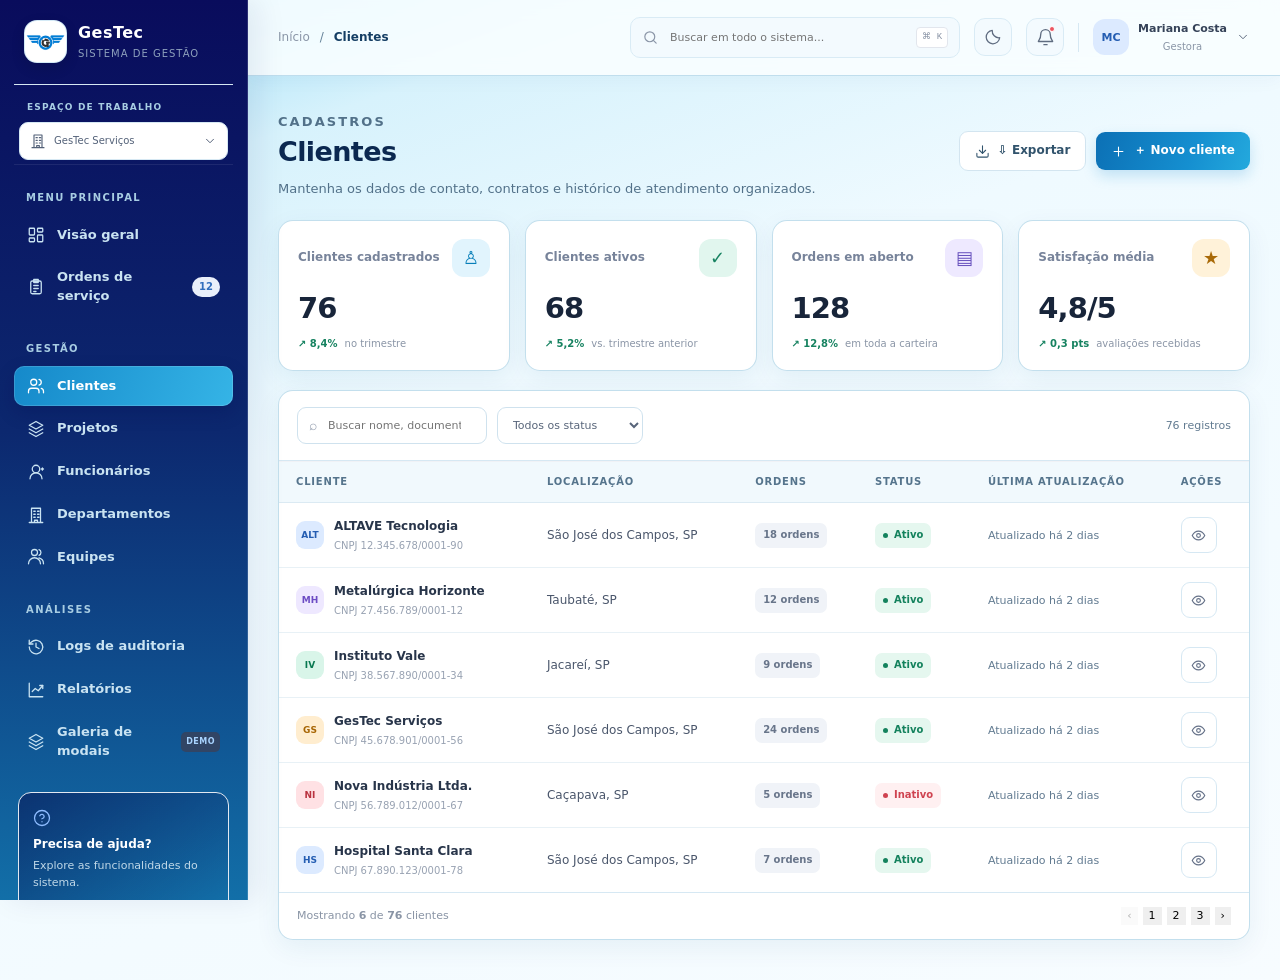
==== commit 03cc54fa: "fix: let the visual reference be more like the real system" ====
--- a/clientes.html
+++ b/clientes.html
@@ -1 +1 @@
-<!doctype html><html lang="pt-BR"><head><meta charset="utf-8"><meta name="viewport" content="width=device-width, initial-scale=1"><meta name="description" content="Protótipo estático do Sistema de Gestão de Ordens de Serviço"><title>Clientes · GesTec Mockup</title><link rel="stylesheet" href="assets/styles.css"></head><body data-page="clientes"><aside class="sidebar" id="site-sidebar"></aside><div class="app-main"><header class="topbar" id="site-topbar"></header><main class="page-content"><div data-title="Clientes" hidden></div><div class="page-heading"><div><p class="eyebrow">CADASTROS</p><h1>Clientes</h1><p>Mantenha os dados de contato, contratos e histórico de atendimento organizados.</p></div><div class="heading-actions"><button class="btn btn-secondary" data-export="clientes">⇩ Exportar</button><button class="btn btn-primary" data-modal-open="modal-novo-cliente">＋ Novo cliente</button></div></div><div class="grid kpi-grid"><article class="card kpi-card"><div class="kpi-top"><span class="kpi-label">Clientes cadastrados</span><span class="kpi-icon ">♙</span></div><div class="kpi-value">76</div><div class="kpi-foot"><span class="trend-up">↗ 8,4%</span><span>no trimestre</span></div></article><article class="card kpi-card"><div class="kpi-top"><span class="kpi-label">Clientes ativos</span><span class="kpi-icon green">✓</span></div><div class="kpi-value">68</div><div class="kpi-foot"><span class="trend-up">↗ 5,2%</span><span>vs. trimestre anterior</span></div></article><article class="card kpi-card"><div class="kpi-top"><span class="kpi-label">Ordens em aberto</span><span class="kpi-icon purple">▤</span></div><div class="kpi-value">128</div><div class="kpi-foot"><span class="trend-up">↗ 12,8%</span><span>em toda a carteira</span></div></article><article class="card kpi-card"><div class="kpi-top"><span class="kpi-label">Satisfação média</span><span class="kpi-icon amber">★</span></div><div class="kpi-value">4,8/5</div><div class="kpi-foot"><span class="trend-up">↗ 0,3 pts</span><span>avaliações recebidas</span></div></article></div><section class="card table-card"><div class="filters"><label class="search-field">⌕ <input type="search" placeholder="Buscar nome, documento ou cidade..." data-search="#clientes-table"></label><select class="filter-select" data-filter="status"><option value="">Todos os status</option><option>Ativo</option><option>Inativo</option></select><span class="filter-spacer"></span><span class="muted small">76 registros</span></div><div class="table-scroll"><table class="table" id="clientes-table"><thead><tr><th>Cliente</th><th>Localização</th><th>Ordens</th><th>Status</th><th>Última atualização</th><th>Ações</th></tr></thead><tbody><tr data-searchable data-status="Ativo" data-client-name="ALTAVE Tecnologia" data-client-document="12.345.678/0001-90" data-client-city="São José dos Campos, SP"><span class="avatar blue">ALT</span><span><a class="primary-cell" href="#" data-client-detail>ALTAVE Tecnologia</a><small class="sub-cell">CNPJ 12.345.678/0001-90</small></span></div></td><td>São José dos Campos, SP</td><td><span class="pill">18 ordens</span></td><td><span class="status done">Ativo</span></td><td><span class="muted small">Atualizado há 2 dias</span></td><td><button class="icon-action icon-only" data-client-detail type="button" aria-label="Abrir detalhes" title="Abrir detalhes"><svg class="ui-icon" viewBox="0 0 24 24" fill="none" stroke="currentColor" stroke-width="1.8"><path d="M2 12s3.5-7 10-7 10 7 10 7-3.5 7-10 7S2 12 2 12Z"/><circle cx="12" cy="12" r="3"/></svg></button></td></tr><tr data-searchable data-status="Ativo" data-client-name="Metalúrgica Horizonte" data-client-document="27.456.789/0001-12" data-client-city="Taubaté, SP"><span class="avatar purple">MH</span><span><a class="primary-cell" href="#" data-client-detail>Metalúrgica Horizonte</a><small class="sub-cell">CNPJ 27.456.789/0001-12</small></span></div></td><td>Taubaté, SP</td><td><span class="pill">12 ordens</span></td><td><span class="status done">Ativo</span></td><td><span class="muted small">Atualizado há 2 dias</span></td><td><button class="icon-action icon-only" data-client-detail type="button" aria-label="Abrir detalhes" title="Abrir detalhes"><svg class="ui-icon" viewBox="0 0 24 24" fill="none" stroke="currentColor" stroke-width="1.8"><path d="M2 12s3.5-7 10-7 10 7 10 7-3.5 7-10 7S2 12 2 12Z"/><circle cx="12" cy="12" r="3"/></svg></button></td></tr><tr data-searchable data-status="Ativo" data-client-name="Instituto Vale" data-client-document="38.567.890/0001-34" data-client-city="Jacareí, SP"><span class="avatar green">IV</span><span><a class="primary-cell" href="#" data-client-detail>Instituto Vale</a><small class="sub-cell">CNPJ 38.567.890/0001-34</small></span></div></td><td>Jacareí, SP</td><td><span class="pill">9 ordens</span></td><td><span class="status done">Ativo</span></td><td><span class="muted small">Atualizado há 2 dias</span></td><td><button class="icon-action icon-only" data-client-detail type="button" aria-label="Abrir detalhes" title="Abrir detalhes"><svg class="ui-icon" viewBox="0 0 24 24" fill="none" stroke="currentColor" stroke-width="1.8"><path d="M2 12s3.5-7 10-7 10 7 10 7-3.5 7-10 7S2 12 2 12Z"/><circle cx="12" cy="12" r="3"/></svg></button></td></tr><tr data-searchable data-status="Ativo" data-client-name="GesTec Serviços" data-client-document="45.678.901/0001-56" data-client-city="São José dos Campos, SP"><span class="avatar orange">GS</span><span><a class="primary-cell" href="#" data-client-detail>GesTec Serviços</a><small class="sub-cell">CNPJ 45.678.901/0001-56</small></span></div></td><td>São José dos Campos, SP</td><td><span class="pill">24 ordens</span></td><td><span class="status done">Ativo</span></td><td><span class="muted small">Atualizado há 2 dias</span></td><td><button class="icon-action icon-only" data-client-detail type="button" aria-label="Abrir detalhes" title="Abrir detalhes"><svg class="ui-icon" viewBox="0 0 24 24" fill="none" stroke="currentColor" stroke-width="1.8"><path d="M2 12s3.5-7 10-7 10 7 10 7-3.5 7-10 7S2 12 2 12Z"/><circle cx="12" cy="12" r="3"/></svg></button></td></tr><tr data-searchable data-status="Inativo" data-client-name="Nova Indústria Ltda." data-client-document="56.789.012/0001-67" data-client-city="Caçapava, SP"><span class="avatar red">NI</span><span><a class="primary-cell" href="#" data-client-detail>Nova Indústria Ltda.</a><small class="sub-cell">CNPJ 56.789.012/0001-67</small></span></div></td><td>Caçapava, SP</td><td><span class="pill">5 ordens</span></td><td><span class="status blocked">Inativo</span></td><td><span class="muted small">Atualizado há 2 dias</span></td><td><button class="icon-action icon-only" data-client-detail type="button" aria-label="Abrir detalhes" title="Abrir detalhes"><svg class="ui-icon" viewBox="0 0 24 24" fill="none" stroke="currentColor" stroke-width="1.8"><path d="M2 12s3.5-7 10-7 10 7 10 7-3.5 7-10 7S2 12 2 12Z"/><circle cx="12" cy="12" r="3"/></svg></button></td></tr><tr data-searchable data-status="Ativo" data-client-name="Hospital Santa Clara" data-client-document="67.890.123/0001-78" data-client-city="São José dos Campos, SP"><span class="avatar blue">HS</span><span><a class="primary-cell" href="#" data-client-detail>Hospital Santa Clara</a><small class="sub-cell">CNPJ 67.890.123/0001-78</small></span></div></td><td>São José dos Campos, SP</td><td><span class="pill">7 ordens</span></td><td><span class="status done">Ativo</span></td><td><span class="muted small">Atualizado há 2 dias</span></td><td><button class="icon-action icon-only" data-client-detail type="button" aria-label="Abrir detalhes" title="Abrir detalhes"><svg class="ui-icon" viewBox="0 0 24 24" fill="none" stroke="currentColor" stroke-width="1.8"><path d="M2 12s3.5-7 10-7 10 7 10 7-3.5 7-10 7S2 12 2 12Z"/><circle cx="12" cy="12" r="3"/></svg></button></td></tr></tbody></table></div><div class="table-footer"><span>Mostrando <b>6</b> de <b>76</b> clientes</span><div class="pagination"><button disabled>‹</button><button class="current">1</button><button data-toast="Página 2 simulada.">2</button><button data-toast="Página 3 simulada.">3</button><button data-toast="Próxima página simulada.">›</button></div></div></section></main></div><div class="modal-overlay" id="modal-notificacoes" aria-hidden="true"><section class="modal modal-wide" role="dialog" aria-modal="true" aria-labelledby="title-notificacoes"><header class="modal-header"><div><div class="modal-eyebrow">GESTEC · DEMONSTRAÇÃO</div><h2 id="title-notificacoes">Notificações</h2><p>Atualizações recentes do seu espaço de trabalho.</p></div><button class="modal-close" data-modal-close aria-label="Fechar">×</button></header><div class="modal-body"><div class="notification-list"><div class="notification-item unread"><span class="notification-icon blue">▤</span><div><strong>OS-2024-0156 foi atualizada</strong><p>André Lima adicionou uma atualização há 12 minutos.</p><small>Há 12 min</small></div></div><div class="notification-item"><span class="notification-icon green">✓</span><div><strong>Ordem de serviço concluída</strong><p>OS-2024-0148 foi finalizada e está pronta para validação.</p><small>Há 1 hora</small></div></div><div class="notification-item"><span class="notification-icon amber">◷</span><div><strong>SLA próximo do vencimento</strong><p>OS-2024-0159 precisa de atenção até às 17:00.</p><small>Há 2 horas</small></div></div></div></div><footer class="modal-footer"><button class="btn btn-secondary" data-modal-close>Fechar</button><button class="btn btn-primary" data-toast="Todas as notificações foram marcadas como lidas.">Marcar todas como lidas</button></footer></section></div><div class="modal-overlay" id="modal-perfil" aria-hidden="true"><section class="modal " role="dialog" aria-modal="true" aria-labelledby="title-perfil"><header class="modal-header"><div><div class="modal-eyebrow">GESTEC · DEMONSTRAÇÃO</div><h2 id="title-perfil">Meu perfil</h2><p>Preferências da conta demonstrativa.</p></div><button class="modal-close" data-modal-close aria-label="Fechar">×</button></header><div class="modal-body"><div class="profile-modal-head"><span class="avatar avatar-purple avatar-lg">MC</span><div><strong>Mariana Costa</strong><p>mariana.costa@gestec.com.br</p><span class="status done">Gestora</span></div></div><div class="profile-menu-list"><button data-toast="Preferências abertas no modo demonstração.">⚙️ Preferências da conta <span>›</span></button><button data-toast="Central de segurança simulada.">🔒 Segurança e acesso <span>›</span></button><button data-toast="Você está usando o protótipo estático.">ⓘ Sobre o sistema <span>›</span></button><a href="login.html">↪ Sair da conta demonstrativa</a></div></div></section></div><div class="modal-overlay" id="modal-ajuda" aria-hidden="true"><section class="modal " role="dialog" aria-modal="true" aria-labelledby="title-ajuda"><header class="modal-header"><div><div class="modal-eyebrow">GESTEC · DEMONSTRAÇÃO</div><h2 id="title-ajuda">Central de ajuda</h2><p>Encontre atalhos para explorar este protótipo.</p></div><button class="modal-close" data-modal-close aria-label="Fechar">×</button></header><div class="modal-body"><div class="help-list"><div><b>01</b><span><strong>Explore as telas</strong><small>Use o menu lateral para navegar entre os módulos.</small></span></div><div><b>02</b><span><strong>Teste os formulários</strong><small>Os dados são fictícios e não são enviados a um servidor.</small></span></div><div><b>03</b><span><strong>Experimente os modais</strong><small>A galeria de modais reúne os principais estados de interface.</small></span></div></div></div><footer class="modal-footer"><button class="btn btn-primary" data-modal-close>Entendi</button></footer></section></div><div class="modal-overlay" id="modal-confirmar-exclusao" aria-hidden="true"><section class="modal modal-small" role="dialog" aria-modal="true" aria-labelledby="title-confirmar-exclusao"><header class="modal-header"><div><div class="modal-eyebrow">GESTEC · DEMONSTRAÇÃO</div><h2 id="title-confirmar-exclusao">Excluir registro?</h2><p>Esta ação existe apenas para demonstrar o estado de confirmação.</p></div><button class="modal-close" data-modal-close aria-label="Fechar">×</button></header><div class="modal-body"><div class="confirm-warning"><span>!</span><div><strong>Tem certeza de que deseja continuar?</strong><p>Este registro fictício será removido somente da demonstração visual. Nenhum dado real será alterado.</p></div></div></div><footer class="modal-footer"><button class="btn btn-secondary" data-modal-close>Cancelar</button><button class="btn btn-danger" data-modal-close data-toast="Exclusão simulada com sucesso.">Simular exclusão</button></footer></section></div><div class="modal-overlay" id="modal-novo-cliente" aria-hidden="true"><section class="modal modal-wide" role="dialog" aria-modal="true" aria-labelledby="title-novo-cliente"><header class="modal-header"><div><div class="modal-eyebrow">GESTEC · DEMONSTRAÇÃO</div><h2 id="title-novo-cliente">Novo cliente</h2><p>Cadastre uma organização ou contato para as próximas solicitações.</p></div><button class="modal-close" data-modal-close aria-label="Fechar">×</button></header><div class="modal-body"><form data-mock-form data-success="Cliente adicionado à demonstração."><div class="form-grid"><div class="form-field full"><label>Nome / Razão social</label><input type="text" name="nome" placeholder="Nome do cliente"></div><div class="form-field"><label>CNPJ / CPF</label><input type="text" name="documento" placeholder="00.000.000/0000-00"></div><div class="form-field"><label>E-mail</label><input type="email" name="email" placeholder="contato@empresa.com"></div><div class="form-field"><label>Telefone</label><input type="text" name="telefone" placeholder="(00) 00000-0000"></div><div class="form-field"><label>Cidade</label><input type="text" name="cidade" placeholder="Cidade / UF"></div><div class="form-field"><label>Status</label><select name="status"><option>Ativo</option><option>Inativo</option></select></div><div class="form-field full"><label>Observações</label><textarea name="obs" placeholder="Informações adicionais"></textarea></div></div></form></div><footer class="modal-footer"><button class="btn btn-secondary" data-modal-close>Cancelar</button><button class="btn btn-primary" onclick="this.closest('.modal').querySelector('form[data-mock-form]')?.requestSubmit()">✓ Salvar cliente</button></footer></section></div><div class="modal-overlay" id="modal-cliente-acoes" aria-hidden="true"><section class="modal " role="dialog" aria-modal="true" aria-labelledby="title-cliente-acoes"><header class="modal-header"><div><div class="modal-eyebrow">GESTEC · DEMONSTRAÇÃO</div><h2 id="title-cliente-acoes">Ações do cliente</h2><p>Opções disponíveis para este registro de demonstração.</p></div><button class="modal-close" data-modal-close aria-label="Fechar">×</button></header><div class="modal-body"><div class="profile-menu-list"><button data-toast="Perfil completo do cliente aberto no modo demonstração.">◉ Ver perfil do cliente <span>›</span></button><button data-modal-open="modal-novo-cliente">✎ Editar dados <span>›</span></button><button data-toast="Nova ordem preparada para este cliente.">＋ Criar ordem de serviço <span>›</span></button><button data-modal-open="modal-confirmar-exclusao">⌫ Desativar cliente <span>›</span></button></div></div></section></div><div class="modal-overlay" id="modal-cliente-detalhes" aria-hidden="true"><section class="modal modal-wide" role="dialog" aria-modal="true" aria-labelledby="client-detail-title"><header class="modal-header"><div><div class="modal-eyebrow">CADASTRO · CLIENTE</div><h2 id="client-detail-title">Detalhes do cliente</h2><p>Como gestora, você pode alterar os dados diretamente nesta janela.</p></div><button class="modal-close" data-modal-close aria-label="Fechar">×</button></header><form id="client-edit-form"><div class="modal-body"><div class="os-edit-grid"><div class="form-field full"><label>Nome do cliente</label><input id="client-edit-name" required></div><div class="form-field"><label>Documento</label><input id="client-edit-document"></div><div class="form-field"><label>Localização</label><input id="client-edit-city"></div><div class="form-field"><label>Status</label><select id="client-edit-status"><option>Ativo</option><option>Inativo</option></select></div><div class="form-field"><label>Contato principal</label><input id="client-edit-contact" placeholder="Nome do contato"></div></div></div><footer class="modal-footer"><button class="btn btn-secondary" type="button" data-modal-close>Fechar</button><button class="btn btn-primary" type="submit"><svg class="ui-icon" viewBox="0 0 24 24" fill="none" stroke="currentColor" stroke-width="1.8"><path d="m5 12 4 4L19 6"/></svg> Salvar alterações</button></footer></form></section></div><div class="toast-stack" id="toast-stack" aria-live="polite"></div><script src="assets/app.js"></script></body></html>+<!doctype html><html lang="pt-BR"><head><meta charset="utf-8"><meta name="viewport" content="width=device-width, initial-scale=1"><meta name="description" content="Protótipo estático do Sistema de Gestão de Ordens de Serviço"><title>Clientes · GesTec Mockup</title><link rel="stylesheet" href="assets/styles.css"><link rel="stylesheet" href="assets/brand-system.css"></head><body data-page="clientes"><aside class="sidebar" id="site-sidebar"></aside><div class="app-main"><header class="topbar" id="site-topbar"></header><main class="page-content"><div data-title="Clientes" hidden></div><div class="page-heading"><div><p class="eyebrow">CADASTROS</p><h1>Clientes</h1><p>Mantenha os dados de contato, contratos e histórico de atendimento organizados.</p></div><div class="heading-actions"><button class="btn btn-secondary" data-export="clientes">⇩ Exportar</button><button class="btn btn-primary" data-modal-open="modal-novo-cliente">＋ Novo cliente</button></div></div><div class="grid kpi-grid"><article class="card kpi-card"><div class="kpi-top"><span class="kpi-label">Clientes cadastrados</span><span class="kpi-icon ">♙</span></div><div class="kpi-value">76</div><div class="kpi-foot"><span class="trend-up">↗ 8,4%</span><span>no trimestre</span></div></article><article class="card kpi-card"><div class="kpi-top"><span class="kpi-label">Clientes ativos</span><span class="kpi-icon green">✓</span></div><div class="kpi-value">68</div><div class="kpi-foot"><span class="trend-up">↗ 5,2%</span><span>vs. trimestre anterior</span></div></article><article class="card kpi-card"><div class="kpi-top"><span class="kpi-label">Ordens em aberto</span><span class="kpi-icon purple">▤</span></div><div class="kpi-value">128</div><div class="kpi-foot"><span class="trend-up">↗ 12,8%</span><span>em toda a carteira</span></div></article><article class="card kpi-card"><div class="kpi-top"><span class="kpi-label">Satisfação média</span><span class="kpi-icon amber">★</span></div><div class="kpi-value">4,8/5</div><div class="kpi-foot"><span class="trend-up">↗ 0,3 pts</span><span>avaliações recebidas</span></div></article></div><section class="card table-card"><div class="filters"><label class="search-field">⌕ <input type="search" placeholder="Buscar nome, documento ou cidade..." data-search="#clientes-table"></label><select class="filter-select" data-filter="status"><option value="">Todos os status</option><option>Ativo</option><option>Inativo</option></select><span class="filter-spacer"></span><span class="muted small">76 registros</span></div><div class="table-scroll"><table class="table" id="clientes-table"><thead><tr><th>Cliente</th><th>Localização</th><th>Ordens</th><th>Status</th><th>Última atualização</th><th>Ações</th></tr></thead><tbody><tr data-searchable data-status="Ativo" data-client-name="ALTAVE Tecnologia" data-client-document="12.345.678/0001-90" data-client-city="São José dos Campos, SP"><td><div class="entity-cell"><span class="avatar blue">ALT</span><span><a class="primary-cell" href="#" data-client-detail>ALTAVE Tecnologia</a><small class="sub-cell">CNPJ 12.345.678/0001-90</small></span></div></td><td>São José dos Campos, SP</td><td><span class="pill">18 ordens</span></td><td><span class="status done">Ativo</span></td><td><span class="muted small">Atualizado há 2 dias</span></td><td><button class="icon-action icon-only" data-client-detail type="button" aria-label="Abrir detalhes" title="Abrir detalhes"><svg class="ui-icon" viewBox="0 0 24 24" fill="none" stroke="currentColor" stroke-width="1.8"><path d="M2 12s3.5-7 10-7 10 7 10 7-3.5 7-10 7S2 12 2 12Z"/><circle cx="12" cy="12" r="3"/></svg></button></td></tr><tr data-searchable data-status="Ativo" data-client-name="Metalúrgica Horizonte" data-client-document="27.456.789/0001-12" data-client-city="Taubaté, SP"><td><div class="entity-cell"><span class="avatar purple">MH</span><span><a class="primary-cell" href="#" data-client-detail>Metalúrgica Horizonte</a><small class="sub-cell">CNPJ 27.456.789/0001-12</small></span></div></td><td>Taubaté, SP</td><td><span class="pill">12 ordens</span></td><td><span class="status done">Ativo</span></td><td><span class="muted small">Atualizado há 2 dias</span></td><td><button class="icon-action icon-only" data-client-detail type="button" aria-label="Abrir detalhes" title="Abrir detalhes"><svg class="ui-icon" viewBox="0 0 24 24" fill="none" stroke="currentColor" stroke-width="1.8"><path d="M2 12s3.5-7 10-7 10 7 10 7-3.5 7-10 7S2 12 2 12Z"/><circle cx="12" cy="12" r="3"/></svg></button></td></tr><tr data-searchable data-status="Ativo" data-client-name="Instituto Vale" data-client-document="38.567.890/0001-34" data-client-city="Jacareí, SP"><td><div class="entity-cell"><span class="avatar green">IV</span><span><a class="primary-cell" href="#" data-client-detail>Instituto Vale</a><small class="sub-cell">CNPJ 38.567.890/0001-34</small></span></div></td><td>Jacareí, SP</td><td><span class="pill">9 ordens</span></td><td><span class="status done">Ativo</span></td><td><span class="muted small">Atualizado há 2 dias</span></td><td><button class="icon-action icon-only" data-client-detail type="button" aria-label="Abrir detalhes" title="Abrir detalhes"><svg class="ui-icon" viewBox="0 0 24 24" fill="none" stroke="currentColor" stroke-width="1.8"><path d="M2 12s3.5-7 10-7 10 7 10 7-3.5 7-10 7S2 12 2 12Z"/><circle cx="12" cy="12" r="3"/></svg></button></td></tr><tr data-searchable data-status="Ativo" data-client-name="GesTec Serviços" data-client-document="45.678.901/0001-56" data-client-city="São José dos Campos, SP"><td><div class="entity-cell"><span class="avatar orange">GS</span><span><a class="primary-cell" href="#" data-client-detail>GesTec Serviços</a><small class="sub-cell">CNPJ 45.678.901/0001-56</small></span></div></td><td>São José dos Campos, SP</td><td><span class="pill">24 ordens</span></td><td><span class="status done">Ativo</span></td><td><span class="muted small">Atualizado há 2 dias</span></td><td><button class="icon-action icon-only" data-client-detail type="button" aria-label="Abrir detalhes" title="Abrir detalhes"><svg class="ui-icon" viewBox="0 0 24 24" fill="none" stroke="currentColor" stroke-width="1.8"><path d="M2 12s3.5-7 10-7 10 7 10 7-3.5 7-10 7S2 12 2 12Z"/><circle cx="12" cy="12" r="3"/></svg></button></td></tr><tr data-searchable data-status="Inativo" data-client-name="Nova Indústria Ltda." data-client-document="56.789.012/0001-67" data-client-city="Caçapava, SP"><td><div class="entity-cell"><span class="avatar red">NI</span><span><a class="primary-cell" href="#" data-client-detail>Nova Indústria Ltda.</a><small class="sub-cell">CNPJ 56.789.012/0001-67</small></span></div></td><td>Caçapava, SP</td><td><span class="pill">5 ordens</span></td><td><span class="status blocked">Inativo</span></td><td><span class="muted small">Atualizado há 2 dias</span></td><td><button class="icon-action icon-only" data-client-detail type="button" aria-label="Abrir detalhes" title="Abrir detalhes"><svg class="ui-icon" viewBox="0 0 24 24" fill="none" stroke="currentColor" stroke-width="1.8"><path d="M2 12s3.5-7 10-7 10 7 10 7-3.5 7-10 7S2 12 2 12Z"/><circle cx="12" cy="12" r="3"/></svg></button></td></tr><tr data-searchable data-status="Ativo" data-client-name="Hospital Santa Clara" data-client-document="67.890.123/0001-78" data-client-city="São José dos Campos, SP"><td><div class="entity-cell"><span class="avatar blue">HS</span><span><a class="primary-cell" href="#" data-client-detail>Hospital Santa Clara</a><small class="sub-cell">CNPJ 67.890.123/0001-78</small></span></div></td><td>São José dos Campos, SP</td><td><span class="pill">7 ordens</span></td><td><span class="status done">Ativo</span></td><td><span class="muted small">Atualizado há 2 dias</span></td><td><button class="icon-action icon-only" data-client-detail type="button" aria-label="Abrir detalhes" title="Abrir detalhes"><svg class="ui-icon" viewBox="0 0 24 24" fill="none" stroke="currentColor" stroke-width="1.8"><path d="M2 12s3.5-7 10-7 10 7 10 7-3.5 7-10 7S2 12 2 12Z"/><circle cx="12" cy="12" r="3"/></svg></button></td></tr></tbody></table></div><div class="table-footer"><span>Mostrando <b>6</b> de <b>76</b> clientes</span><div class="pagination"><button disabled>‹</button><button class="current">1</button><button data-toast="Página 2 simulada.">2</button><button data-toast="Página 3 simulada.">3</button><button data-toast="Próxima página simulada.">›</button></div></div></section></main></div><div class="modal-overlay" id="modal-notificacoes" aria-hidden="true"><section class="modal modal-wide" role="dialog" aria-modal="true" aria-labelledby="title-notificacoes"><header class="modal-header"><div><div class="modal-eyebrow">GESTEC · DEMONSTRAÇÃO</div><h2 id="title-notificacoes">Notificações</h2><p>Atualizações recentes do seu espaço de trabalho.</p></div><button class="modal-close" data-modal-close aria-label="Fechar">×</button></header><div class="modal-body"><div class="notification-list"><div class="notification-item unread"><span class="notification-icon blue">▤</span><div><strong>OS-2024-0156 foi atualizada</strong><p>André Lima adicionou uma atualização há 12 minutos.</p><small>Há 12 min</small></div></div><div class="notification-item"><span class="notification-icon green">✓</span><div><strong>Ordem de serviço concluída</strong><p>OS-2024-0148 foi finalizada e está pronta para validação.</p><small>Há 1 hora</small></div></div><div class="notification-item"><span class="notification-icon amber">◷</span><div><strong>SLA próximo do vencimento</strong><p>OS-2024-0159 precisa de atenção até às 17:00.</p><small>Há 2 horas</small></div></div></div></div><footer class="modal-footer"><button class="btn btn-secondary" data-modal-close>Fechar</button><button class="btn btn-primary" data-toast="Todas as notificações foram marcadas como lidas.">Marcar todas como lidas</button></footer></section></div><div class="modal-overlay" id="modal-perfil" aria-hidden="true"><section class="modal " role="dialog" aria-modal="true" aria-labelledby="title-perfil"><header class="modal-header"><div><div class="modal-eyebrow">GESTEC · DEMONSTRAÇÃO</div><h2 id="title-perfil">Meu perfil</h2><p>Preferências da conta demonstrativa.</p></div><button class="modal-close" data-modal-close aria-label="Fechar">×</button></header><div class="modal-body"><div class="profile-modal-head"><span class="avatar avatar-purple avatar-lg">MC</span><div><strong>Mariana Costa</strong><p>mariana.costa@gestec.com.br</p><span class="status done">Gestora</span></div></div><div class="profile-menu-list"><button data-toast="Preferências abertas no modo demonstração.">⚙️ Preferências da conta <span>›</span></button><button data-toast="Central de segurança simulada.">🔒 Segurança e acesso <span>›</span></button><button data-toast="Você está usando o protótipo estático.">ⓘ Sobre o sistema <span>›</span></button><a href="login.html">↪ Sair da conta demonstrativa</a></div></div></section></div><div class="modal-overlay" id="modal-ajuda" aria-hidden="true"><section class="modal " role="dialog" aria-modal="true" aria-labelledby="title-ajuda"><header class="modal-header"><div><div class="modal-eyebrow">GESTEC · DEMONSTRAÇÃO</div><h2 id="title-ajuda">Central de ajuda</h2><p>Encontre atalhos para explorar este protótipo.</p></div><button class="modal-close" data-modal-close aria-label="Fechar">×</button></header><div class="modal-body"><div class="help-list"><div><b>01</b><span><strong>Explore as telas</strong><small>Use o menu lateral para navegar entre os módulos.</small></span></div><div><b>02</b><span><strong>Teste os formulários</strong><small>Os dados são fictícios e não são enviados a um servidor.</small></span></div><div><b>03</b><span><strong>Experimente os modais</strong><small>A galeria de modais reúne os principais estados de interface.</small></span></div></div></div><footer class="modal-footer"><button class="btn btn-primary" data-modal-close>Entendi</button></footer></section></div><div class="modal-overlay" id="modal-confirmar-exclusao" aria-hidden="true"><section class="modal modal-small" role="dialog" aria-modal="true" aria-labelledby="title-confirmar-exclusao"><header class="modal-header"><div><div class="modal-eyebrow">GESTEC · DEMONSTRAÇÃO</div><h2 id="title-confirmar-exclusao">Excluir registro?</h2><p>Esta ação existe apenas para demonstrar o estado de confirmação.</p></div><button class="modal-close" data-modal-close aria-label="Fechar">×</button></header><div class="modal-body"><div class="confirm-warning"><span>!</span><div><strong>Tem certeza de que deseja continuar?</strong><p>Este registro fictício será removido somente da demonstração visual. Nenhum dado real será alterado.</p></div></div></div><footer class="modal-footer"><button class="btn btn-secondary" data-modal-close>Cancelar</button><button class="btn btn-danger" data-modal-close data-toast="Exclusão simulada com sucesso.">Simular exclusão</button></footer></section></div><div class="modal-overlay" id="modal-novo-cliente" aria-hidden="true"><section class="modal modal-wide" role="dialog" aria-modal="true" aria-labelledby="title-novo-cliente"><header class="modal-header"><div><div class="modal-eyebrow">GESTEC · DEMONSTRAÇÃO</div><h2 id="title-novo-cliente">Novo cliente</h2><p>Cadastre uma organização ou contato para as próximas solicitações.</p></div><button class="modal-close" data-modal-close aria-label="Fechar">×</button></header><div class="modal-body"><form data-mock-form data-success="Cliente adicionado à demonstração."><div class="form-grid"><div class="form-field full"><label>Nome / Razão social</label><input type="text" name="nome" placeholder="Nome do cliente"></div><div class="form-field"><label>CNPJ / CPF</label><input type="text" name="documento" placeholder="00.000.000/0000-00"></div><div class="form-field"><label>E-mail</label><input type="email" name="email" placeholder="contato@empresa.com"></div><div class="form-field"><label>Telefone</label><input type="text" name="telefone" placeholder="(00) 00000-0000"></div><div class="form-field"><label>Cidade</label><input type="text" name="cidade" placeholder="Cidade / UF"></div><div class="form-field"><label>Status</label><select name="status"><option>Ativo</option><option>Inativo</option></select></div><div class="form-field full"><label>Observações</label><textarea name="obs" placeholder="Informações adicionais"></textarea></div></div></form></div><footer class="modal-footer"><button class="btn btn-secondary" data-modal-close>Cancelar</button><button class="btn btn-primary" onclick="this.closest('.modal').querySelector('form[data-mock-form]')?.requestSubmit()">✓ Salvar cliente</button></footer></section></div><div class="modal-overlay" id="modal-cliente-acoes" aria-hidden="true"><section class="modal " role="dialog" aria-modal="true" aria-labelledby="title-cliente-acoes"><header class="modal-header"><div><div class="modal-eyebrow">GESTEC · DEMONSTRAÇÃO</div><h2 id="title-cliente-acoes">Ações do cliente</h2><p>Opções disponíveis para este registro de demonstração.</p></div><button class="modal-close" data-modal-close aria-label="Fechar">×</button></header><div class="modal-body"><div class="profile-menu-list"><button data-toast="Perfil completo do cliente aberto no modo demonstração.">◉ Ver perfil do cliente <span>›</span></button><button data-modal-open="modal-novo-cliente">✎ Editar dados <span>›</span></button><button data-toast="Nova ordem preparada para este cliente.">＋ Criar ordem de serviço <span>›</span></button><button data-modal-open="modal-confirmar-exclusao">⌫ Desativar cliente <span>›</span></button></div></div></section></div><div class="modal-overlay" id="modal-cliente-detalhes" aria-hidden="true"><section class="modal modal-wide" role="dialog" aria-modal="true" aria-labelledby="client-detail-title"><header class="modal-header"><div><div class="modal-eyebrow">CADASTRO · CLIENTE</div><h2 id="client-detail-title">Detalhes do cliente</h2><p>Como gestora, você pode alterar os dados diretamente nesta janela.</p></div><button class="modal-close" data-modal-close aria-label="Fechar">×</button></header><form id="client-edit-form"><div class="modal-body"><div class="os-edit-grid"><div class="form-field full"><label>Nome do cliente</label><input id="client-edit-name" required></div><div class="form-field"><label>Documento</label><input id="client-edit-document"></div><div class="form-field"><label>Localização</label><input id="client-edit-city"></div><div class="form-field"><label>Status</label><select id="client-edit-status"><option>Ativo</option><option>Inativo</option></select></div><div class="form-field"><label>Contato principal</label><input id="client-edit-contact" placeholder="Nome do contato"></div></div></div><footer class="modal-footer"><button class="btn btn-secondary" type="button" data-modal-close>Fechar</button><button class="btn btn-primary" type="submit"><svg class="ui-icon" viewBox="0 0 24 24" fill="none" stroke="currentColor" stroke-width="1.8"><path d="m5 12 4 4L19 6"/></svg> Salvar alterações</button></footer></form></section></div><div class="toast-stack" id="toast-stack" aria-live="polite"></div><script src="assets/app.js"></script></body></html>
--- a/assets/styles.css
+++ b/assets/styles.css
@@ -43,3 +43,89 @@
 /* Paginação também no quadro, sem scroll infinito. */
 .os-kanban-pagination-footer{grid-column:1/-1;margin-top:3px;padding:14px 4px 3px;border-top:1px solid var(--line)}
 @media(max-width:760px){.os-kanban-pagination-footer{padding-left:0;padding-right:0}}
+
+/* Consistência visual: detalhes de OS seguem a hierarquia das demais telas. */
+.detail-header{gap:20px;padding:24px}
+.detail-title{font-size:22px;line-height:1.3}
+.detail-header .detail-description{font-size:13px;line-height:1.65}
+.detail-id-line{font-size:11px;gap:18px}
+.detail-meta>span{font-size:11px;line-height:1.4}
+.detail-meta>strong{font-size:13px;line-height:1.4;color:var(--ink)}
+.detail-meta>small{font-size:10px;line-height:1.4;color:var(--muted)}
+.timeline-item strong{font-size:12px}
+.timeline-item p{font-size:11px;line-height:1.6}
+.timeline-item small{font-size:10px}
+.checklist label{font-size:11px;line-height:1.45}
+.detail-aside .muted.small{font-size:11px}
+.property-list span{font-size:11px}
+.property-list strong{font-size:11px;line-height:1.45;color:var(--ink)}
+.person-row strong{font-size:11px}
+.person-row small{font-size:10px}
+.comment-head strong{font-size:12px}
+.comment-head small{font-size:10px}
+.comment p{font-size:11px;line-height:1.65}
+.comment-composer textarea{font-size:12px}
+.attachment-card strong{font-size:11px}
+.attachment-card small{font-size:10px}
+
+/* Contraste do tema escuro: preservar a paleta; clarear apenas textos difíceis de ler. */
+.dark-mode .detail-header .detail-title,
+.dark-mode .detail-meta>strong,
+.dark-mode .property-list strong,
+.dark-mode .timeline-item strong,
+.dark-mode .person-row strong,
+.dark-mode .comment-head strong,
+.dark-mode .attachment-card strong,
+.dark-mode .os-name,
+.dark-mode .os-list-toolbar h2,
+.dark-mode .os-detail-title-line h2,
+.dark-mode .os-edit-grid .form-field label{color:#e3eaf5}
+.dark-mode .detail-description,
+.dark-mode .detail-meta>span,
+.dark-mode .detail-id-line,
+.dark-mode .property-list span,
+.dark-mode .timeline-item p,
+.dark-mode .comment p,
+.dark-mode .checklist label,
+.dark-mode .person-row small,
+.dark-mode .comment-head small,
+.dark-mode .attachment-card small,
+.dark-mode .os-id,
+.dark-mode .kanban-card-footer,
+.dark-mode .modal-header p{color:#afbdcf}
+.dark-mode .detail-meta>small,
+.dark-mode .timeline-item small{color:#98a9bf}
+.dark-mode .tabs .tab:not(.active){color:#afbdcf}
+.dark-mode .os-detail-meta-strip span{color:#afbdcf}
+.dark-mode .os-detail-meta-strip b{color:#e3eaf5}
+.dark-mode .detail-header .detail-id-line b{color:#8eb7f9}
+.dark-mode .btn-secondary{opacity:1;filter:none}
+
+@media(max-width:920px){
+  .detail-header{padding:20px}
+  .detail-header .detail-description{font-size:12px}
+}
+@media(max-width:620px){
+  .detail-header{padding:17px}
+  .detail-title{font-size:20px}
+  .detail-meta>strong{font-size:12px}
+  .comment-head{align-items:flex-start;flex-direction:column;gap:4px}
+}
+
+/* Colunas da página de detalhes empilham sem sobreposição em tablets e celulares. */
+@media(max-width:920px){
+  .detail-layout{grid-template-columns:minmax(0,1fr)}
+  .detail-main,.detail-aside{min-width:0;width:100%}
+  .detail-aside{display:grid;grid-template-columns:repeat(2,minmax(0,1fr));gap:18px;align-items:start}
+  .detail-aside .section-gap{margin-top:0}
+  .detail-aside>section:first-child{grid-column:1/-1}
+}
+@media(max-width:620px){
+  .detail-layout{grid-template-columns:minmax(0,1fr);gap:14px}
+  .detail-aside{grid-template-columns:minmax(0,1fr);gap:14px}
+  .detail-aside>section:first-child{grid-column:auto}
+  .detail-aside .section-gap{margin-top:0}
+  .detail-meta-grid{grid-template-columns:minmax(0,1fr)}
+  .detail-meta{border-right:0;border-bottom:1px solid var(--line)}
+  .detail-meta:last-child{border-bottom:0}
+}
--- a/assets/brand-system.css
+++ b/assets/brand-system.css
@@ -0,0 +1,273 @@
+/* GesTec visual layer — exclusively for the static HTML mockup.
+   The functional structure and selectors of the original pages are preserved. */
+:root {
+  --navy: #090c5c;
+  --blue: #1589ca;
+  --blue-bg: #e2f4fd;
+  --ink: #15243a;
+  --muted: #627b91;
+  --line: #d6e8f3;
+  --bg: #e8f7ff;
+  --white: #ffffff;
+  --green: #168260;
+  --amber: #a96a08;
+  --red: #c73d4a;
+  --purple: #6650bd;
+  --shadow: 0 10px 30px rgba(9, 44, 91, .075);
+  --r: 15px;
+}
+
+html { color-scheme: light; scroll-behavior: smooth; }
+body {
+  background: linear-gradient(160deg, #8ed8f5 0, #d7f2fc 220px, #effaff 520px, #f7fcff 100%);
+  color: var(--ink);
+}
+button, input, select, textarea { accent-color: var(--blue); }
+:focus-visible { outline: 3px solid rgba(21, 137, 202, .55); outline-offset: 2px; }
+
+/* Institutional blue sidebar and clear active-navigation state. */
+.sidebar {
+  background: linear-gradient(180deg, #090c5c 0%, #0c286f 48%, #126fa8 100%);
+  border-right: 1px solid rgba(255,255,255,.14);
+  box-shadow: 10px 0 28px rgba(9, 31, 92, .08);
+}
+.brand { padding-bottom: 21px; }
+.brand-mark { border: 1px solid rgba(21,137,202,.18); box-shadow: 0 5px 14px rgba(0,0,0,.12); }
+.brand-name { letter-spacing: .025em; }
+.nav-link { transition: background .16s ease, color .16s ease, transform .16s ease; }
+.nav-link.active {
+  background: linear-gradient(110deg, #1589ca 0%, #35b4e6 100%);
+  box-shadow: 0 7px 18px rgba(3, 13, 81, .24), inset 0 0 0 1px rgba(255,255,255,.14);
+}
+.nav-link:hover { background: rgba(255,255,255,.12); transform: translateX(2px); }
+.help-card { background: linear-gradient(145deg, rgba(8,19,83,.58), rgba(28,153,207,.22)); }
+
+/* Watermark and pale cyan canvas inspired by the reference screens. */
+.app-main { position: relative; isolation: isolate; background: transparent; }
+.app-main::before {
+  content: "";
+  position: fixed;
+  z-index: -1;
+  pointer-events: none;
+  width: min(520px, 48vw);
+  height: min(520px, 48vw);
+  right: 4vw;
+  bottom: -70px;
+  background: url("logo_gestec.png") center / contain no-repeat;
+  opacity: .045;
+  filter: saturate(.8);
+}
+.topbar {
+  background: rgba(250, 254, 255, .88);
+  border-bottom-color: rgba(159, 204, 226, .62);
+  box-shadow: 0 4px 18px rgba(15, 66, 111, .035);
+}
+.top-search, .global-search, .icon-btn {
+  border-color: #d9ebf5;
+  background: rgba(243, 250, 254, .95);
+}
+.breadcrumb, .breadcrumbs { color: #648299; }
+.breadcrumb strong, .breadcrumbs strong { color: #153e64; }
+.page-content { position: relative; z-index: 1; }
+.page-heading h1 { color: #0b2850; }
+.page-heading p { color: #527189; }
+.eyebrow { color: #087cb7; }
+
+/* Cards, tables, inputs and controls use one restrained surface system. */
+.card {
+  border-color: rgba(181, 215, 233, .8);
+  box-shadow: 0 8px 26px rgba(15, 69, 114, .065);
+  backdrop-filter: blur(3px);
+}
+.card-head { border-bottom-color: transparent; }
+.table thead th {
+  color: #55748c;
+  background: #f1f9fd;
+  border-bottom-color: #dbeaf3;
+}
+.table tbody td { border-bottom-color: #e8f1f6; }
+.table tbody tr:hover { background: #f0f9fe; }
+.btn { transition: transform .16s ease, box-shadow .16s ease, background .16s ease; }
+.btn-primary {
+  background: linear-gradient(110deg, #0c70b5, #158fd0 62%, #24a9dd);
+  box-shadow: 0 6px 14px rgba(21, 137, 202, .21);
+}
+.btn-primary:hover { background: linear-gradient(110deg, #075e9d, #087dbb 62%, #1496c9); box-shadow: 0 8px 18px rgba(21, 137, 202, .27); }
+.btn-secondary { border-color: #d3e5f0; background: #fff; color: #31536c; }
+.btn-secondary:hover { border-color: #8bc9e8; background: #f5fbfe; }
+.btn-soft { background: #e4f5fd; color: #087ab4; }
+.search-field, .filter-select, .filter-control,
+.form-field input, .form-field select, .form-field textarea,
+.os-edit-grid input, .os-edit-grid select, .os-edit-grid textarea,
+.comment-composer textarea {
+  border-color: #cfe2ee;
+}
+input:focus, select:focus, textarea:focus, .search-field:focus-within, .global-search:focus-within {
+  border-color: #56b7e2;
+  box-shadow: 0 0 0 3px rgba(21, 137, 202, .11);
+}
+.kpi-icon { background: #e1f4fd; color: #087fb9; }
+.kpi-icon.green { background: #e1f6ee; color: #168260; }
+.kpi-icon.amber { background: #fff2d9; color: #a96a08; }
+.kpi-icon.purple { background: #eee9ff; color: #6650bd; }
+.progress-track span { background: linear-gradient(90deg, #0c7cbd, #69c9ee); }
+.detail-header { border-color: rgba(181, 215, 233, .8); }
+.demo-callout { border-color: #b9e3f5; background: #f1faff; }
+
+/* Login follows the stronger blue-gradient treatment seen in the supplied PDF. */
+.login-page { background: #f8fcff; }
+.login-art {
+  background:
+    radial-gradient(circle at 80% 20%, rgba(87, 207, 247, .38), transparent 34%),
+    radial-gradient(circle at 8% 88%, rgba(32, 120, 216, .34), transparent 35%),
+    linear-gradient(135deg, #090c5c 0%, #0b337c 48%, #1589ca 100%);
+}
+.login-art::before {
+  content: "";
+  position: absolute;
+  width: min(560px, 78%);
+  aspect-ratio: 1;
+  right: -23%;
+  bottom: -25%;
+  border: 1px solid rgba(255,255,255,.16);
+  border-radius: 50%;
+  box-shadow: 0 0 0 35px rgba(255,255,255,.035), 0 0 0 80px rgba(255,255,255,.025);
+  pointer-events: none;
+}
+.login-art::after {
+  content: "";
+  position: absolute;
+  right: 7%;
+  top: 27%;
+  width: min(320px, 40%);
+  aspect-ratio: 1;
+  background: url("logo_gestec.png") center / contain no-repeat;
+  opacity: .1;
+  filter: grayscale(1) brightness(0) invert(1);
+  pointer-events: none;
+}
+.login-copy, .login-brand, .login-art-foot { z-index: 1; position: relative; }
+.login-copy .eyebrow { color: #9ee8ff; }
+.login-copy h1 { text-wrap: balance; }
+.login-form-wrap {
+  background: linear-gradient(145deg, #f7fcff 0%, #fff 50%, #edf9ff 100%);
+}
+.login-form {
+  padding: 35px;
+  border: 1px solid #dcecf5;
+  border-radius: 22px;
+  background: rgba(255,255,255,.94);
+  box-shadow: 0 20px 55px rgba(13, 61, 109, .11);
+}
+.login-form h2 { color: #0b2850; letter-spacing: -.45px; }
+.login-form .pill { background: #e4f5fd; color: #087ab4; }
+.login-form .btn-primary { width: 100%; min-height: 44px; }
+.login-form .form-field label { color: #385971; }
+.login-form .form-field input { background: #fbfdff; }
+.demo-hint { border-color: #cce8f5; background: #f0f9fe; color: #45667e; }
+.login-form-foot { border-top-color: #e0edf5; }
+
+/* Dark theme remains its own palette instead of merely inverting the light one. */
+html:has(body.dark-mode) { color-scheme: dark; }
+body.dark-mode {
+  --navy: #07184d;
+  --blue: #63c7f1;
+  --blue-bg: #1b3551;
+  --ink: #e5f0fa;
+  --muted: #a1b6c8;
+  --line: #263e55;
+  --bg: #07172a;
+  --white: #10263b;
+  --shadow: 0 10px 30px rgba(0,0,0,.2);
+  background: linear-gradient(150deg, #0a2d52 0%, #081a30 360px, #07131f 100%);
+  color: var(--ink);
+}
+.dark-mode .sidebar {
+  background: linear-gradient(180deg, #061448 0%, #09265c 55%, #0b456b 100%);
+  border-right-color: #24435f;
+}
+.dark-mode .nav-link.active { background: linear-gradient(110deg, #176fa6, #168fb9); color: #fff; }
+.dark-mode .app-main::before { opacity: .035; }
+.dark-mode .topbar { background: rgba(8, 23, 41, .93); border-bottom-color: #233d54; }
+.dark-mode .breadcrumb, .dark-mode .breadcrumbs { color: #9bb2c6; }
+.dark-mode .breadcrumbs strong, .dark-mode .page-heading h1 { color: #edf7ff; }
+.dark-mode .page-heading p, .dark-mode .muted, .dark-mode .card-subtitle { color: #a1b6c8; }
+.dark-mode .card, .dark-mode .modal-overlay .modal, .dark-mode .dropdown {
+  background: #10263b;
+  border-color: #263e55;
+  color: #e5f0fa;
+  box-shadow: 0 10px 30px rgba(0,0,0,.15);
+}
+.dark-mode .table thead th { background: #132e47; color: #a8c5d8; border-color: #263e55; }
+.dark-mode .table tbody td { color: #d2e1ee; border-color: #22394e; }
+.dark-mode .table tbody tr:hover { background: #173249; }
+.dark-mode .btn-secondary, .dark-mode .icon-btn, .dark-mode .top-search,
+.dark-mode .global-search, .dark-mode .search-field, .dark-mode .filter-select,
+.dark-mode .filter-control, .dark-mode input:not([type=checkbox]):not([type=radio]):not([type=file]),
+.dark-mode select, .dark-mode textarea {
+  background: #0c2033;
+  color: #e5f0fa;
+  border-color: #2d4a63;
+}
+.dark-mode .btn-secondary:hover { background: #17344c; border-color: #4c86aa; }
+.dark-mode .btn-soft { background: #173a53; color: #96def8; }
+.dark-mode .login-page { background: #081625; }
+.dark-mode .login-form-wrap { background: linear-gradient(145deg, #091d31, #0b2033); }
+.dark-mode .login-form { background: #10263b; border-color: #2b465d; box-shadow: 0 20px 55px rgba(0,0,0,.25); }
+.dark-mode .login-form h2 { color: #edf7ff; }
+.dark-mode .login-form .form-field label { color: #c3d8e7; }
+.dark-mode .login-form .form-field input { background: #0b1f32; color: #edf7ff; border-color: #2d4a63; }
+.dark-mode .demo-hint { background: #132f45; border-color: #2d4d62; color: #b6cedd; }
+.dark-mode .login-form-foot { border-color: #2b465d; }
+.dark-mode .demo-callout { background: #132f45; border-color: #2a526a; }
+.dark-mode .audit-table tbody tr:hover { background: #173249; }
+
+@media (max-width: 920px) {
+  .app-main::before { width: 340px; height: 340px; right: -70px; bottom: 5px; }
+  .login-form { padding: 28px; }
+}
+@media (max-width: 760px) {
+  .app-main::before { opacity: .025; }
+  .login-page { grid-template-columns: 1fr; }
+  .login-art { min-height: 300px; padding: 28px 7vw; }
+  .login-copy { margin: 36px 0 28px; }
+  .login-copy h1 { font-size: 30px; }
+  .login-form-wrap { padding: 22px; }
+  .login-form { width: min(100%, 480px); }
+}
+@media (prefers-reduced-motion: reduce) {
+  *, *::before, *::after { scroll-behavior: auto !important; transition-duration: .01ms !important; animation-duration: .01ms !important; }
+}
+
+/* Specific contrast guards for the sidebar's generated shell markup. */
+.sidebar .nav-link { color: #c9e3f2; }
+.sidebar .nav-link .icon { color: inherit; }
+.sidebar .nav-link.active,
+.sidebar .nav-link.active .icon { color: #ffffff; }
+.sidebar .nav-section, .sidebar .workspace-label { color: #a8cde3; }
+.sidebar .help-card strong { color: #ffffff; }
+.sidebar .help-card p { color: #c0d8e8; }
+.sidebar .help-card a { color: #b4edff; }
+.sidebar .user-info strong { color: #ffffff; }
+.sidebar .user-info small { color: #c1d8e8; }
+.dark-mode .sidebar .nav-link { color: #c4dce9; }
+.dark-mode .sidebar .nav-link.active,
+.dark-mode .sidebar .nav-link.active .icon { color: #ffffff; }
+
+
+/* Dark-surface refinements verified against the dashboard and login references. */
+.dark-mode .page-content .btn-secondary { background: #0c2033 !important; color: #e5f0fa; border-color: #2d4a63; }
+.dark-mode .page-content .btn-secondary:hover { background: #17344c !important; border-color: #4c86aa; }
+.dark-mode .quick-links .quick-link { background: #10263b !important; color: #e5f0fa; border-color: #263e55; }
+.dark-mode .quick-links .quick-link strong { color: #edf7ff; }
+.dark-mode .quick-links .quick-link span, .dark-mode .quick-links .quick-link small { color: #a8c1d2; }
+.dark-mode .legend-row { color: #b4c7d8; }
+.dark-mode .legend-row strong { color: #e5f0fa; }
+.dark-mode .demo-hint strong { color: #e5f0fa; }
+.dark-mode .login-options .check-line { color: #bbcbd9; }
+
+@media (max-width: 620px) {
+  .grid.two-col { grid-template-columns: minmax(0, 1fr); }
+  .chart-bottom { flex-wrap: wrap; }
+  .chart-bottom .status { white-space: normal; }
+}
